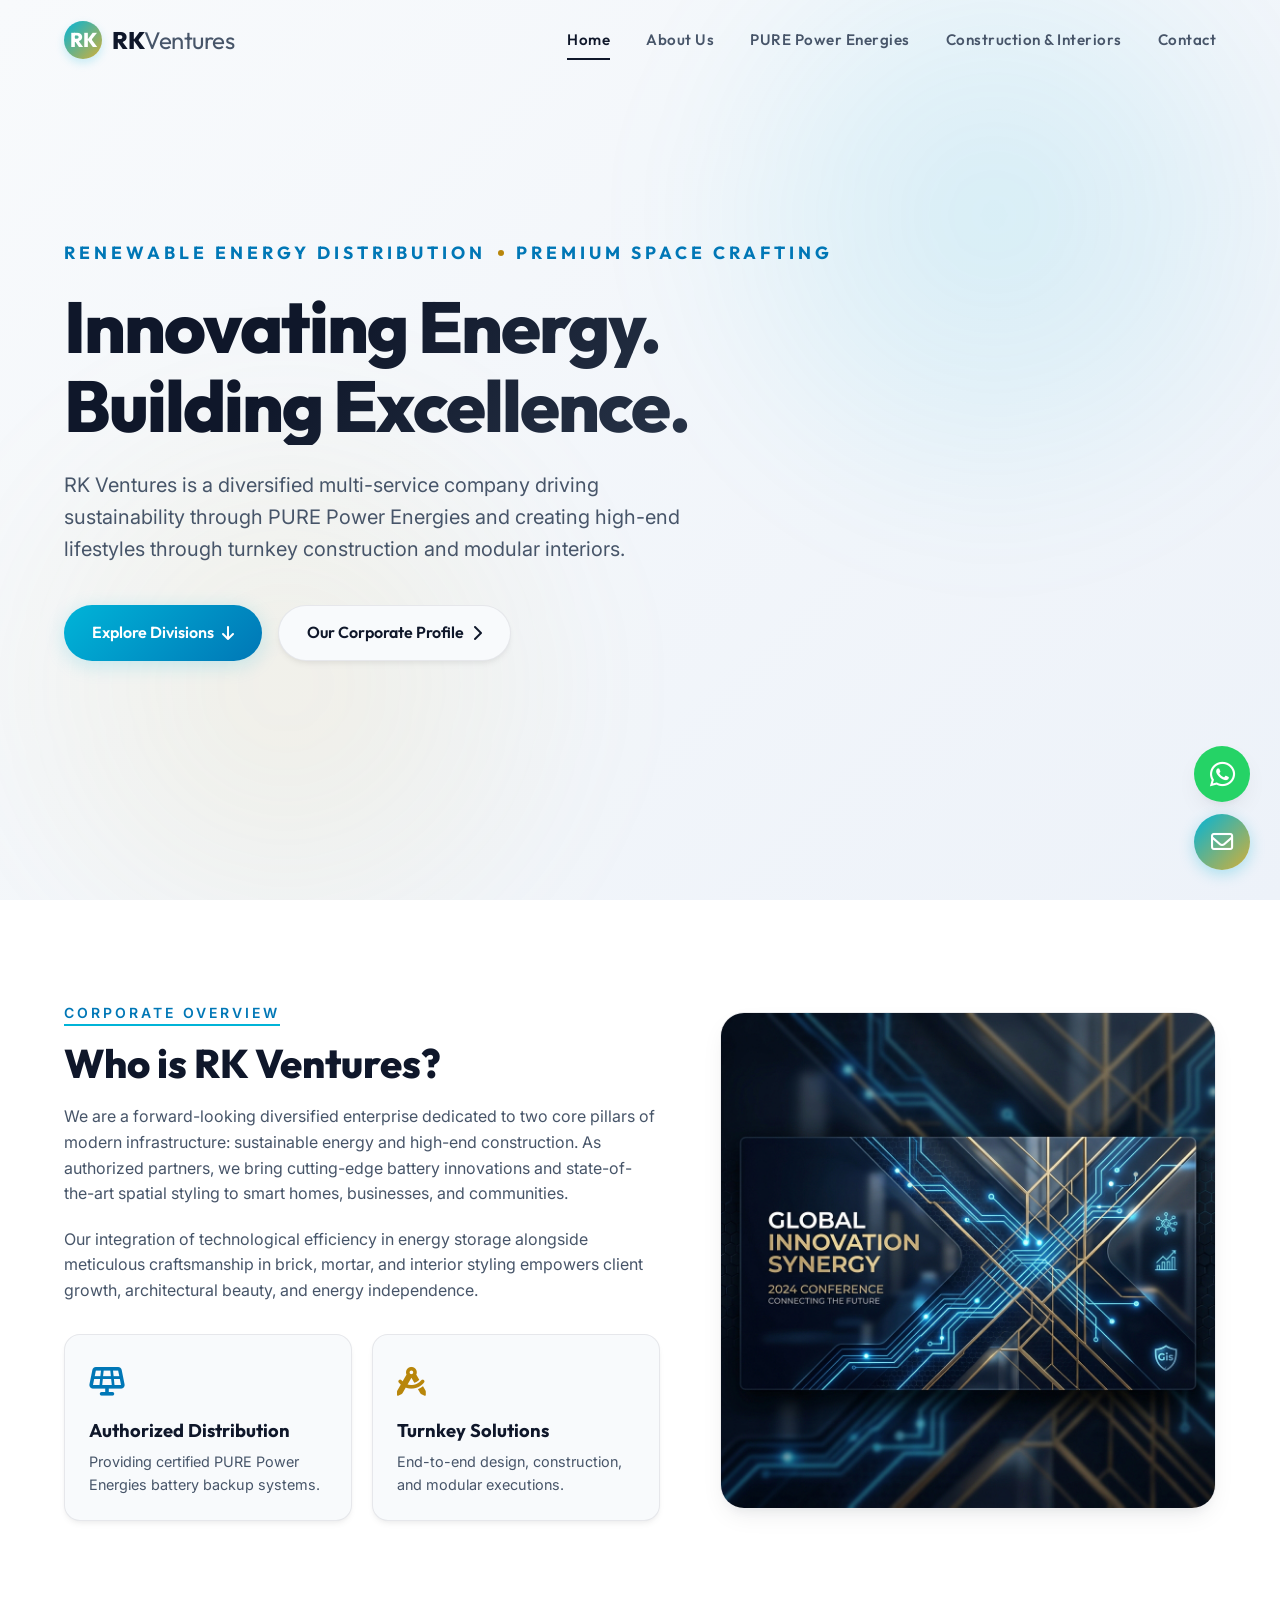
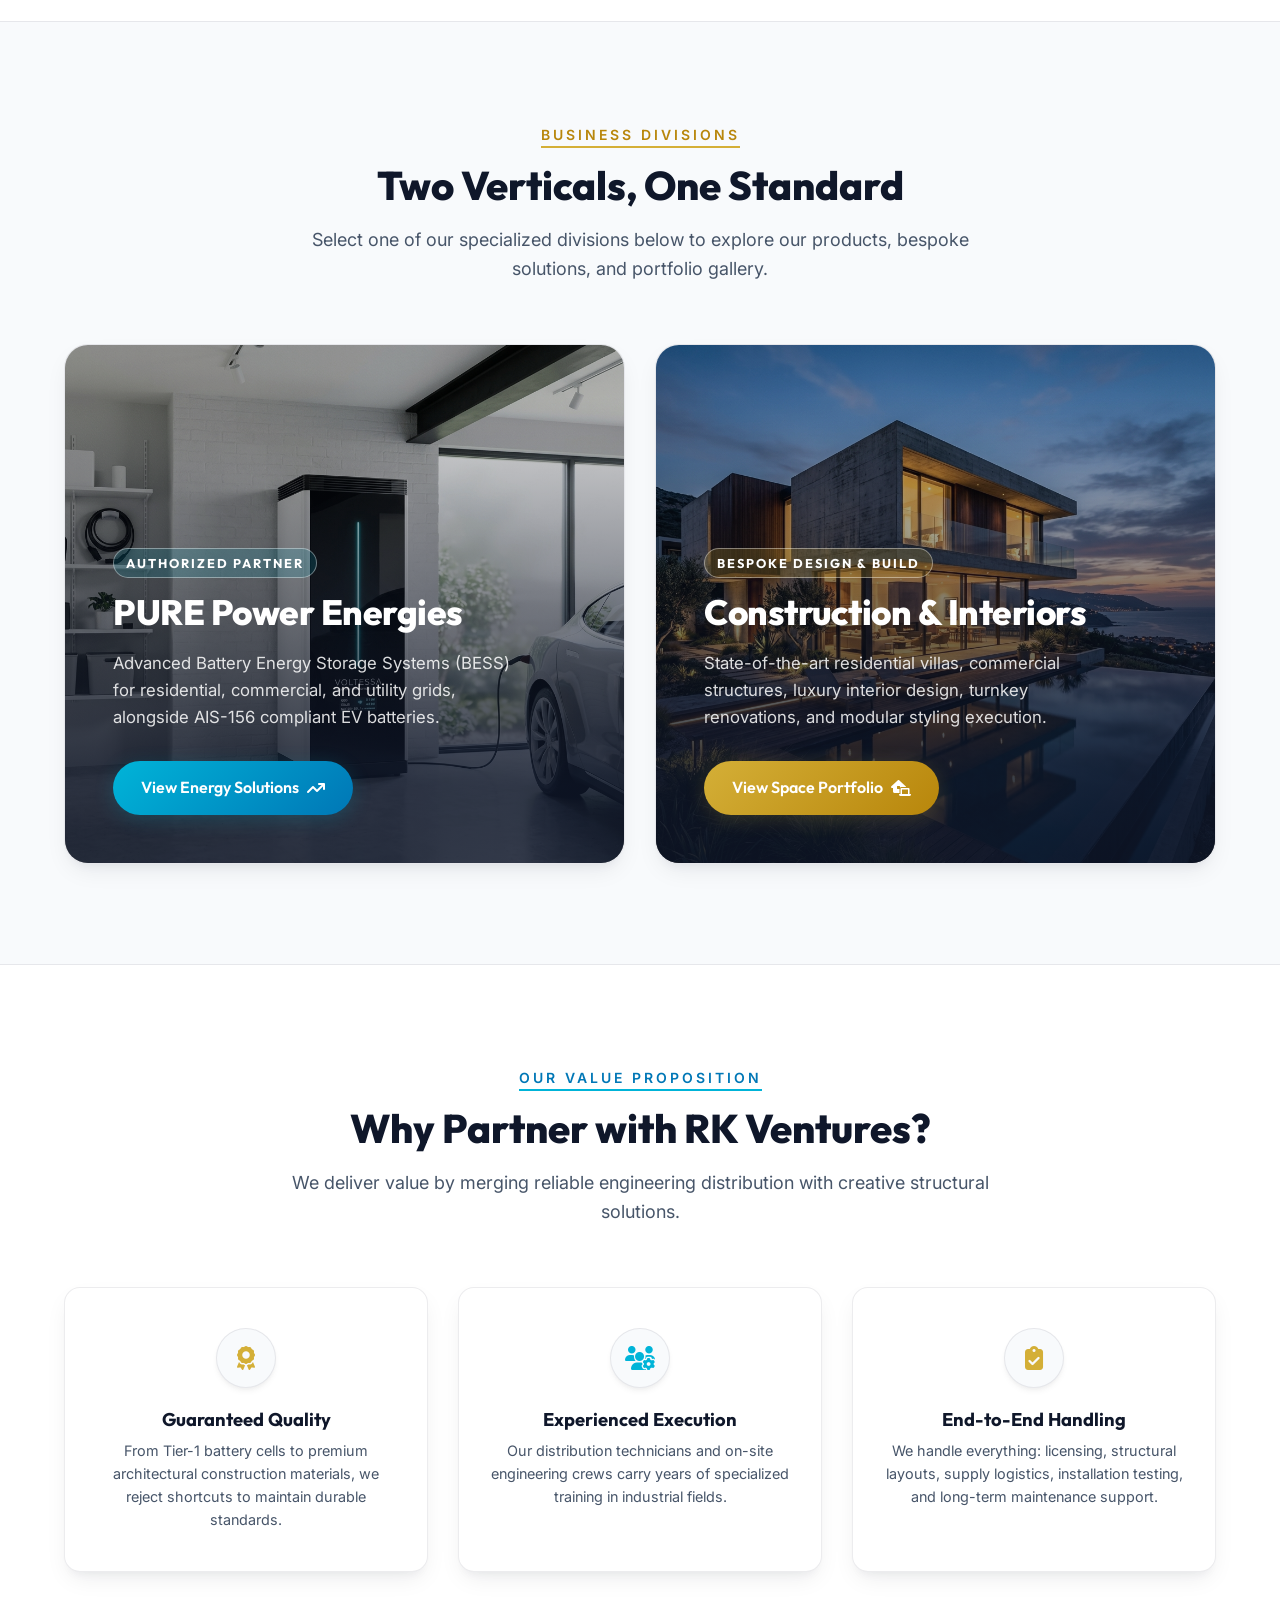
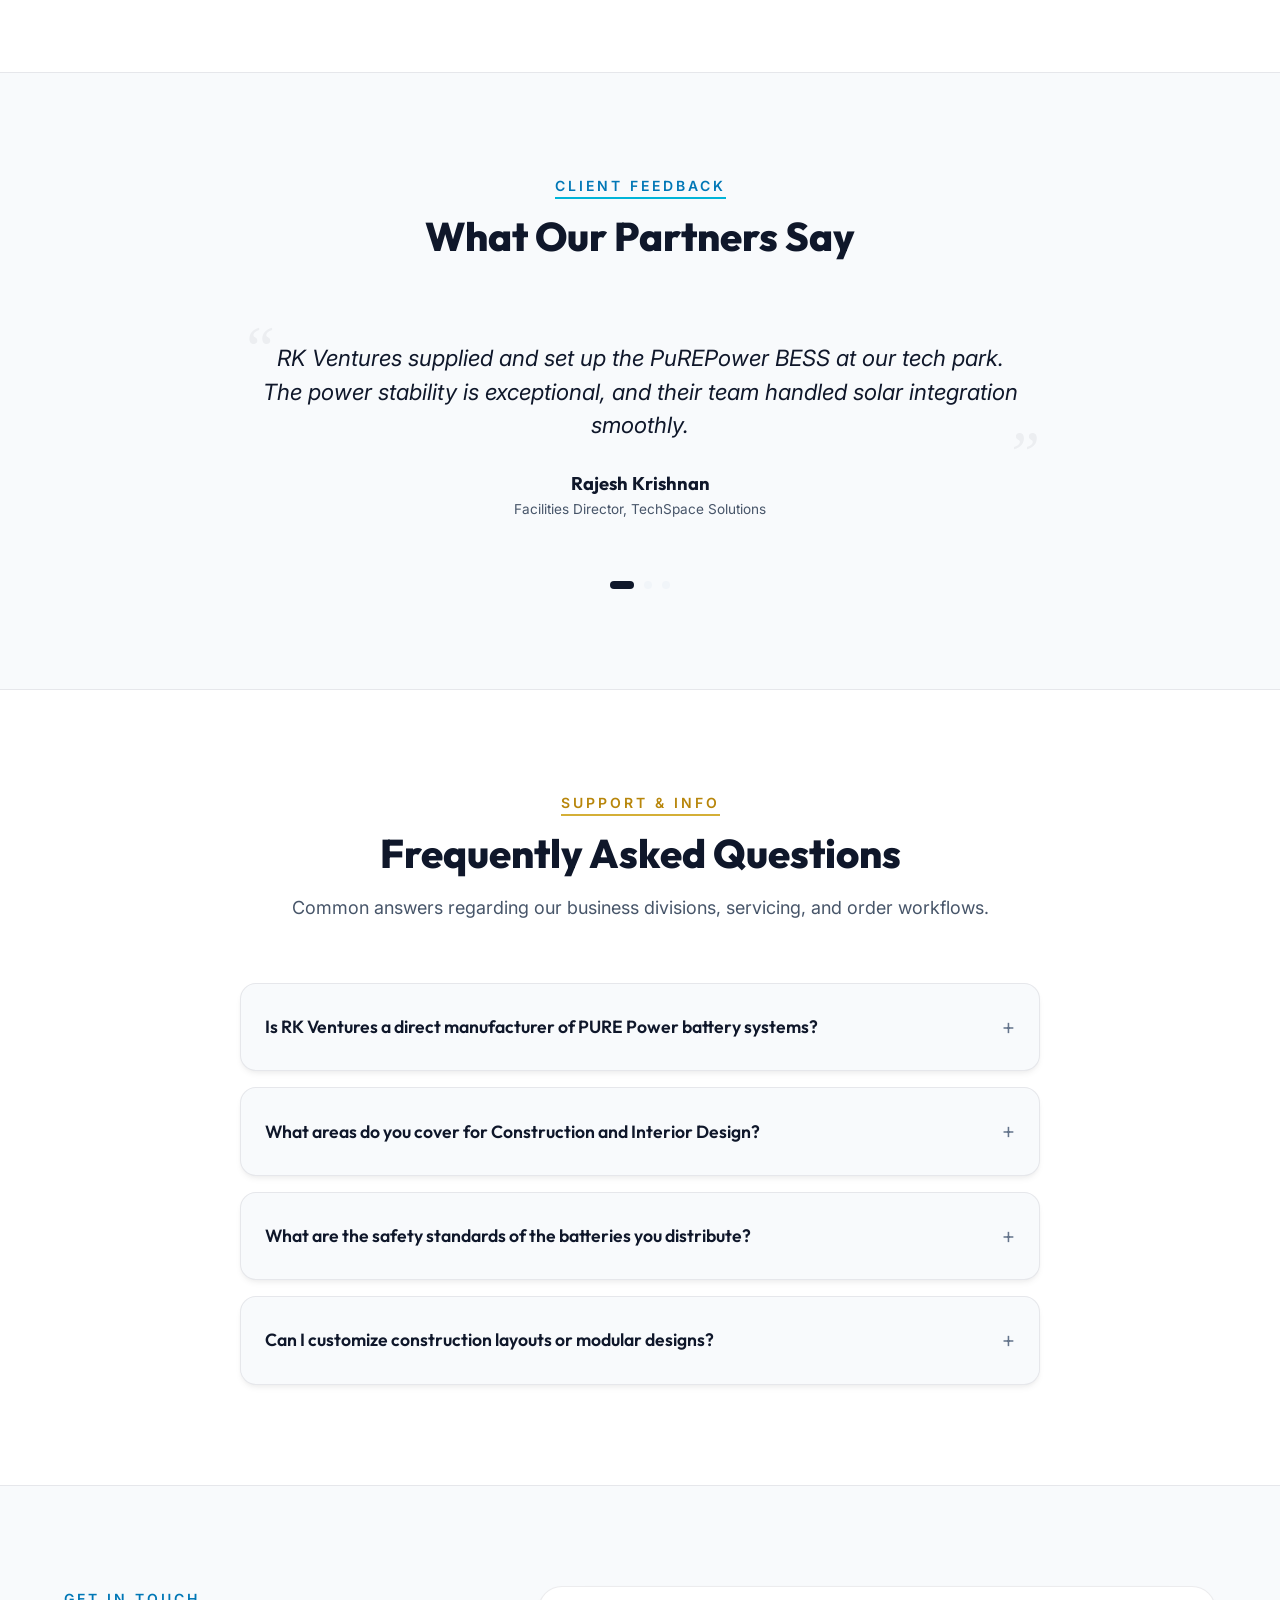
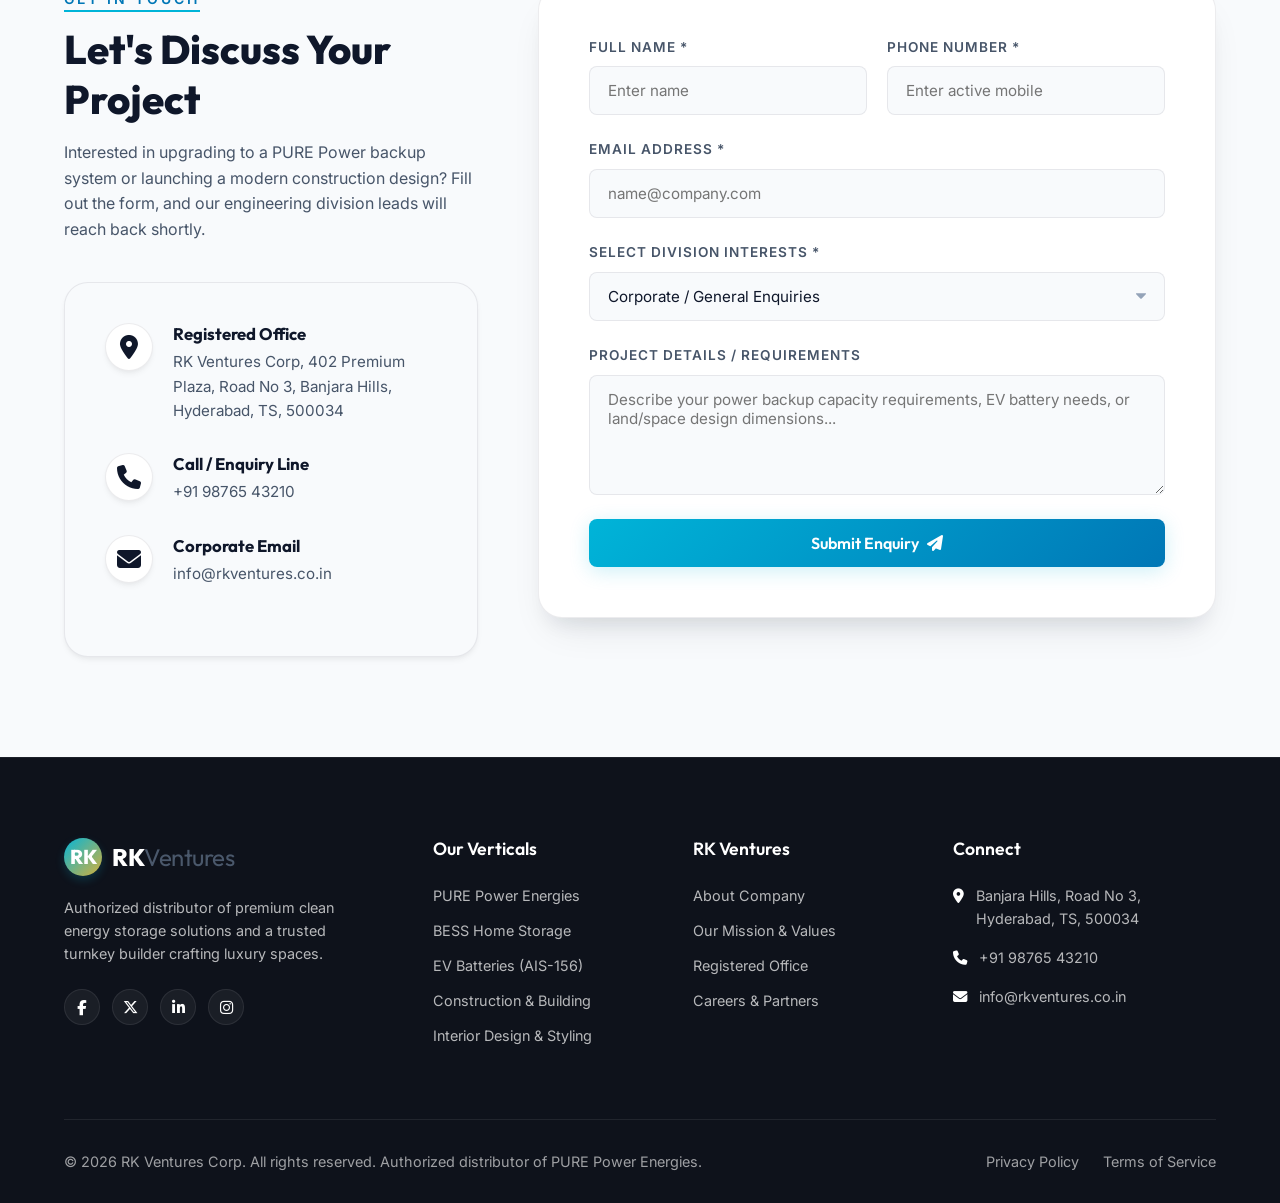
==== index.html @ cedeecc1 "Initialize RK Ventures corporate website with premium bright theme and clean assets" ====
<!DOCTYPE html>
<html lang="en">
<head>
  <meta charset="UTF-8">
  <meta name="viewport" content="width=device-width, initial-scale=1.0">
  <title>RK Ventures | Pure Energy Storage & Luxury Construction</title>
  <meta name="description" content="RK Ventures is a multi-service conglomerate offering advanced PURE Power energy storage solutions and premium residential & commercial construction and interior designing services.">
  
  <!-- CSS Stylesheets -->
  <link rel="stylesheet" href="css/style.css">
  
  <!-- Font Awesome Icons -->
  <link rel="stylesheet" href="https://cdnjs.cloudflare.com/ajax/libs/font-awesome/6.4.0/css/all.min.css">
</head>
<body>

  <!-- Sticky Header & Navbar -->
  <header class="header">
    <div class="container navbar">
      <a href="index.html" class="logo-container">
        <div class="logo-icon">RK</div>
        <div class="logo-text">RK<span>Ventures</span></div>
      </a>
      <nav class="nav-menu">
        <a href="index.html" class="nav-link active">Home</a>
        <a href="about.html" class="nav-link">About Us</a>
        <a href="energy.html" class="nav-link nav-link-energy">PURE Power Energies</a>
        <a href="construction.html" class="nav-link nav-link-construction">Construction & Interiors</a>
        <a href="contact.html" class="nav-link">Contact</a>
      </nav>
      <button class="hamburger">
        <span></span>
        <span></span>
        <span></span>
      </button>
    </div>
  </header>

  <!-- Hero Section -->
  <section class="hero-corporate">
    <div class="container">
      <div class="hero-corp-content reveal">
        <div class="hero-corp-tagline">
          <span>Renewable Energy Distribution</span>
          <div class="tagline-sep"></div>
          <span>Premium Space Crafting</span>
        </div>
        <h1 class="hero-corp-title">Innovating Energy.<br>Building Excellence.</h1>
        <p class="hero-corp-desc">RK Ventures is a diversified multi-service company driving sustainability through PURE Power Energies and creating high-end lifestyles through turnkey construction and modular interiors.</p>
        <div class="hero-corp-actions">
          <a href="#divisions-section" class="btn btn-energy">Explore Divisions <i class="fa-solid fa-arrow-down"></i></a>
          <a href="about.html" class="btn btn-corporate">Our Corporate Profile <i class="fa-solid fa-chevron-right"></i></a>
        </div>
      </div>
    </div>
  </section>

  <!-- About RK Ventures Overview Section -->
  <section class="section-padding">
    <div class="container">
      <div class="about-grid">
        <div class="reveal-left">
          <span class="section-subtitle badge-energy">Corporate Overview</span>
          <h2 class="section-title">Who is RK Ventures?</h2>
          <p style="margin-bottom: 20px; color: var(--text-secondary);">We are a forward-looking diversified enterprise dedicated to two core pillars of modern infrastructure: sustainable energy and high-end construction. As authorized partners, we bring cutting-edge battery innovations and state-of-the-art spatial styling to smart homes, businesses, and communities.</p>
          <p style="margin-bottom: 30px; color: var(--text-secondary);">Our integration of technological efficiency in energy storage alongside meticulous craftsmanship in brick, mortar, and interior styling empowers client growth, architectural beauty, and energy independence.</p>
          <div class="about-features">
            <div class="about-feat-card about-feat-energy">
              <div class="about-feat-icon"><i class="fa-solid fa-solar-panel"></i></div>
              <h4 class="about-feat-title">Authorized Distribution</h4>
              <p class="about-feat-desc">Providing certified PURE Power Energies battery backup systems.</p>
            </div>
            <div class="about-feat-card about-feat-construction">
              <div class="about-feat-icon"><i class="fa-solid fa-compass-drafting"></i></div>
              <h4 class="about-feat-title">Turnkey Solutions</h4>
              <p class="about-feat-desc">End-to-end design, construction, and modular executions.</p>
            </div>
          </div>
        </div>
        <div class="reveal-right text-center" style="position: relative;">
          <img src="assets/rk_ventures_hero.png" alt="RK Ventures Corporate Banner" style="border-radius: var(--border-radius-lg); border: 1px solid var(--glass-border); box-shadow: var(--shadow-md);">
        </div>
      </div>
    </div>
  </section>

  <!-- Business Divisions Portal Section -->
  <section id="divisions-section" class="section-padding" style="background-color: var(--bg-secondary); border-top: 1px solid var(--glass-border); border-bottom: 1px solid var(--glass-border);">
    <div class="container">
      <div class="section-header text-center reveal">
        <span class="section-subtitle badge-construction">Business Divisions</span>
        <h2 class="section-title">Two Verticals, One Standard</h2>
        <p class="section-desc">Select one of our specialized divisions below to explore our products, bespoke solutions, and portfolio gallery.</p>
      </div>
      
      <div class="portal-grid">
        <!-- Division 1: PURE Power Energies -->
        <div class="portal-card portal-card-energy reveal-left">
          <div class="portal-bg" style="background-image: url('assets/pure_power_bess.png');"></div>
          <div class="portal-card-content">
            <span class="portal-tag portal-tag-energy">Authorized Partner</span>
            <h3 class="portal-title">PURE Power Energies</h3>
            <p class="portal-desc">Advanced Battery Energy Storage Systems (BESS) for residential, commercial, and utility grids, alongside AIS-156 compliant EV batteries.</p>
            <a href="energy.html" class="btn btn-energy">View Energy Solutions <i class="fa-solid fa-arrow-trend-up"></i></a>
          </div>
        </div>

        <!-- Division 2: Construction & Interiors -->
        <div class="portal-card portal-card-construction reveal-right">
          <div class="portal-bg" style="background-image: url('assets/luxury_villa.png');"></div>
          <div class="portal-card-content">
            <span class="portal-tag portal-tag-construction">Bespoke Design & Build</span>
            <h3 class="portal-title">Construction & Interiors</h3>
            <p class="portal-desc">State-of-the-art residential villas, commercial structures, luxury interior design, turnkey renovations, and modular styling execution.</p>
            <a href="construction.html" class="btn btn-construction">View Space Portfolio <i class="fa-solid fa-house-laptop"></i></a>
          </div>
        </div>
      </div>
    </div>
  </section>

  <!-- Why Choose Us Section -->
  <section class="section-padding">
    <div class="container">
      <div class="section-header text-center reveal">
        <span class="section-subtitle badge-energy">Our Value Proposition</span>
        <h2 class="section-title">Why Partner with RK Ventures?</h2>
        <p class="section-desc">We deliver value by merging reliable engineering distribution with creative structural solutions.</p>
      </div>

      <div class="corporate-values">
        <div class="value-card reveal delay-1">
          <div class="value-icon"><i class="fa-solid fa-award" style="color: var(--color-construction);"></i></div>
          <h3 class="about-feat-title">Guaranteed Quality</h3>
          <p class="about-feat-desc">From Tier-1 battery cells to premium architectural construction materials, we reject shortcuts to maintain durable standards.</p>
        </div>
        <div class="value-card reveal delay-2">
          <div class="value-icon"><i class="fa-solid fa-users-gear" style="color: var(--color-energy);"></i></div>
          <h3 class="about-feat-title">Experienced Execution</h3>
          <p class="about-feat-desc">Our distribution technicians and on-site engineering crews carry years of specialized training in industrial fields.</p>
        </div>
        <div class="value-card reveal delay-3">
          <div class="value-icon"><i class="fa-solid fa-clipboard-check" style="color: var(--color-construction);"></i></div>
          <h3 class="about-feat-title">End-to-End Handling</h3>
          <p class="about-feat-desc">We handle everything: licensing, structural layouts, supply logistics, installation testing, and long-term maintenance support.</p>
        </div>
      </div>
    </div>
  </section>

  <!-- Testimonials Section -->
  <section class="section-padding" style="background-color: var(--bg-secondary); border-top: 1px solid var(--glass-border); border-bottom: 1px solid var(--glass-border);">
    <div class="container testimonials-section">
      <div class="section-header text-center reveal">
        <span class="section-subtitle badge-energy">Client Feedback</span>
        <h2 class="section-title">What Our Partners Say</h2>
      </div>

      <div class="testimonial-slider-container reveal">
        <div class="testimonial-track">
          <!-- Slide 1 -->
          <div class="testimonial-slide">
            <p class="testimonial-quote">RK Ventures supplied and set up the PuREPower BESS at our tech park. The power stability is exceptional, and their team handled solar integration smoothly.</p>
            <h4 class="testimonial-author">Rajesh Krishnan</h4>
            <p class="testimonial-role">Facilities Director, TechSpace Solutions</p>
          </div>
          <!-- Slide 2 -->
          <div class="testimonial-slide">
            <p class="testimonial-quote">We hired RK Ventures for the turnkey construction of our premium duplex villa. Their attention to minor interior details and structural finishing surpassed expectations.</p>
            <h4 class="testimonial-author">Anjali Sharma</h4>
            <p class="testimonial-role">Homeowner, Jubilee Hills</p>
          </div>
          <!-- Slide 3 -->
          <div class="testimonial-slide">
            <p class="testimonial-quote">Their EV battery systems are highly reliable. Being AIS-156 certified gave our commercial vehicle fleet operators complete safety peace of mind.</p>
            <h4 class="testimonial-author">Siddharth Sen</h4>
            <p class="testimonial-role">Fleet Operations Lead, Eco-Transit Logistics</p>
          </div>
        </div>
        <!-- Dots indicators -->
        <div class="testimonial-indicator">
          <div class="indicator-dot active"></div>
          <div class="indicator-dot"></div>
          <div class="indicator-dot"></div>
        </div>
      </div>
    </div>
  </section>

  <!-- FAQ Section -->
  <section class="section-padding">
    <div class="container">
      <div class="section-header text-center reveal">
        <span class="section-subtitle badge-construction">Support & Info</span>
        <h2 class="section-title">Frequently Asked Questions</h2>
        <p class="section-desc">Common answers regarding our business divisions, servicing, and order workflows.</p>
      </div>

      <div class="faq-grid reveal">
        <div class="faq-item">
          <div class="faq-question">
            <span>Is RK Ventures a direct manufacturer of PURE Power battery systems?</span>
            <span class="faq-icon">+</span>
          </div>
          <div class="faq-answer">
            <p>No, RK Ventures is an authorized distributor and solutions provider for official PURE Power Energies products. We manage local inventory distribution, custom setup planning, technical deployment, and post-sales maintenance guarantees.</p>
          </div>
        </div>
        <div class="faq-item">
          <div class="faq-question">
            <span>What areas do you cover for Construction and Interior Design?</span>
            <span class="faq-icon">+</span>
          </div>
          <div class="faq-answer">
            <p>We provide full turnkey construction, structural design, and modular interior fittings across residential housing projects, commercial corporate offices, and premium renovations. We service key regional hubs with structured crews.</p>
          </div>
        </div>
        <div class="faq-item">
          <div class="faq-question">
            <span>What are the safety standards of the batteries you distribute?</span>
            <span class="faq-icon">+</span>
          </div>
          <div class="faq-answer">
            <p>All PURE Power battery packs and energy storage modules are fully AIS-156 certified. They feature advanced active Battery Management Systems (BMS) with over-charge, thermal runaway protection, and nano-PCM cooling coatings.</p>
          </div>
        </div>
        <div class="faq-item">
          <div class="faq-question">
            <span>Can I customize construction layouts or modular designs?</span>
            <span class="faq-icon">+</span>
          </div>
          <div class="faq-answer">
            <p>Yes. Our Construction & Interior Works division operates on a bespoke consult-and-build model. We generate detailed 3D models and blueprints for client approvals before commencing execution work.</p>
          </div>
        </div>
      </div>
    </div>
  </section>

  <!-- Contact & Enquiry Form Section -->
  <section id="contact-section" class="section-padding" style="background-color: var(--bg-secondary); border-top: 1px solid var(--glass-border);">
    <div class="container">
      <div class="contact-grid">
        <div class="reveal-left">
          <span class="section-subtitle badge-energy">Get In Touch</span>
          <h2 class="section-title">Let's Discuss Your Project</h2>
          <p style="margin-bottom: 40px; color: var(--text-secondary);">Interested in upgrading to a PURE Power backup system or launching a modern construction design? Fill out the form, and our engineering division leads will reach back shortly.</p>
          
          <div class="contact-info-panel">
            <div class="contact-info-item">
              <div class="contact-info-icon"><i class="fa-solid fa-location-dot"></i></div>
              <div class="contact-info-text">
                <h4>Registered Office</h4>
                <p>RK Ventures Corp, 402 Premium Plaza, Road No 3, Banjara Hills, Hyderabad, TS, 500034</p>
              </div>
            </div>
            <div class="contact-info-item">
              <div class="contact-info-icon"><i class="fa-solid fa-phone"></i></div>
              <div class="contact-info-text">
                <h4>Call / Enquiry Line</h4>
                <p><a href="tel:+919876543210">+91 98765 43210</a></p>
              </div>
            </div>
            <div class="contact-info-item">
              <div class="contact-info-icon"><i class="fa-solid fa-envelope"></i></div>
              <div class="contact-info-text">
                <h4>Corporate Email</h4>
                <p><a href="mailto:info@rkventures.co.in">info@rkventures.co.in</a></p>
              </div>
            </div>
          </div>
        </div>

        <div class="reveal-right">
          <div class="enquiry-form-wrapper">
            <!-- success screen -->
            <div class="form-success-overlay">
              <div class="success-icon"><i class="fa-solid fa-check"></i></div>
              <h3>Enquiry Received Successfully!</h3>
              <p style="color: var(--text-secondary); margin-top: 10px; max-width: 320px;">Thank you for contacting RK Ventures. Our corporate division representative will reach out to you within 24 business hours.</p>
            </div>

            <form id="enquiryForm">
              <div class="form-group-row">
                <div class="form-group">
                  <label for="name" class="form-label">Full Name *</label>
                  <input type="text" id="name" class="form-control" required placeholder="Enter name">
                </div>
                <div class="form-group">
                  <label for="phone" class="form-label">Phone Number *</label>
                  <input type="tel" id="phone" class="form-control" required placeholder="Enter active mobile">
                </div>
              </div>
              <div class="form-group">
                <label for="email" class="form-label">Email Address *</label>
                <input type="email" id="email" class="form-control" required placeholder="name@company.com">
              </div>
              <div class="form-group">
                <label for="division" class="form-label">Select Division Interests *</label>
                <select id="division" class="form-control" style="background-image: url('data:image/svg+xml;charset=US-ASCII,%3Csvg%20xmlns%3D%22http%3A//www.w3.org/2000/svg%22%20width%3D%22292.4%22%20height%3D%22292.4%22%3E%3Cpath%20fill%3D%22%2394A3B8%22%20d%3D%22M287%2069.4a17.6%2017.6%200%200%200-13-5.4H18.4c-5%200-9.3%201.8-12.9%205.4A17.6%2017.6%200%200%200%200%2082.2c0%205%201.8%209.3%205.4%2012.9l128%20127.9c3.6%203.6%207.8%205.4%2012.8%205.4s9.2-1.8%2012.8-5.4L287%2095c3.5-3.5%205.4-7.8%205.4-12.8%200-5-1.9-9.2-5.5-12.8z%22/%3E%3C/svg%3E'); background-repeat: no-repeat; background-position: right 18px top 50%; background-size: 10px auto; -webkit-appearance: none;">
                  <option value="general">Corporate / General Enquiries</option>
                  <option value="energy">PURE Power Energies (BESS & EV Battery)</option>
                  <option value="construction">Construction & Turnkey Interiors</option>
                </select>
              </div>
              <div class="form-group">
                <label for="details" class="form-label">Project Details / Requirements</label>
                <textarea id="details" class="form-control" placeholder="Describe your power backup capacity requirements, EV battery needs, or land/space design dimensions..."></textarea>
              </div>
              <button type="submit" class="btn btn-energy" style="width: 100%; border-radius: var(--border-radius-sm);">Submit Enquiry <i class="fa-solid fa-paper-plane"></i></button>
            </form>
          </div>
        </div>
      </div>
    </div>
  </section>

  <!-- Sticky Actions (WhatsApp and Enquiry Trigger) -->
  <div class="sticky-actions">
    <a href="#" class="float-btn float-whatsapp" aria-label="Chat on WhatsApp"><i class="fa-brands fa-whatsapp"></i></a>
    <div class="float-btn float-enquiry" aria-label="Open Enquiry Form"><i class="fa-regular fa-envelope"></i></div>
  </div>

  <!-- Footer -->
  <footer class="footer">
    <div class="container">
      <div class="footer-grid">
        <div>
          <a href="index.html" class="logo-container footer-logo">
            <div class="logo-icon">RK</div>
            <div class="logo-text">RK<span>Ventures</span></div>
          </a>
          <p class="footer-about-text">Authorized distributor of premium clean energy storage solutions and a trusted turnkey builder crafting luxury spaces.</p>
          <div class="footer-socials">
            <a href="#" class="social-link"><i class="fa-brands fa-facebook-f"></i></a>
            <a href="#" class="social-link"><i class="fa-brands fa-x-twitter"></i></a>
            <a href="#" class="social-link"><i class="fa-brands fa-linkedin-in"></i></a>
            <a href="#" class="social-link"><i class="fa-brands fa-instagram"></i></a>
          </div>
        </div>

        <div>
          <h4 class="footer-col-title">Our Verticals</h4>
          <ul class="footer-links-list">
            <li><a href="energy.html">PURE Power Energies</a></li>
            <li><a href="energy.html#bess-systems">BESS Home Storage</a></li>
            <li><a href="energy.html#ev-batteries">EV Batteries (AIS-156)</a></li>
            <li><a href="construction.html">Construction & Building</a></li>
            <li><a href="construction.html#interiors">Interior Design & Styling</a></li>
          </ul>
        </div>

        <div>
          <h4 class="footer-col-title">RK Ventures</h4>
          <ul class="footer-links-list">
            <li><a href="about.html">About Company</a></li>
            <li><a href="about.html#mission-vision">Our Mission & Values</a></li>
            <li><a href="contact.html">Registered Office</a></li>
            <li><a href="contact.html#enquiry-form">Careers & Partners</a></li>
          </ul>
        </div>

        <div>
          <h4 class="footer-col-title">Connect</h4>
          <ul class="footer-contact-details">
            <li>
              <span><i class="fa-solid fa-location-dot"></i></span>
              <span>Banjara Hills, Road No 3, Hyderabad, TS, 500034</span>
            </li>
            <li>
              <span><i class="fa-solid fa-phone"></i></span>
              <span>+91 98765 43210</span>
            </li>
            <li>
              <span><i class="fa-solid fa-envelope"></i></span>
              <span>info@rkventures.co.in</span>
            </li>
          </ul>
        </div>
      </div>

      <div class="footer-bottom">
        <p>&copy; 2026 RK Ventures Corp. All rights reserved. Authorized distributor of PURE Power Energies.</p>
        <div class="footer-legal-links">
          <a href="#">Privacy Policy</a>
          <a href="#">Terms of Service</a>
        </div>
      </div>
    </div>
  </footer>

  <!-- Main JavaScript File -->
  <script src="js/main.js"></script>
</body>
</html>
---- css/style.css ----
@import url('https://fonts.googleapis.com/css2?family=Inter:wght@300;400;500;600;700&family=Outfit:wght@300;400;500;600;700;800&display=swap');

/* ==========================================
   DESIGN SYSTEM VARIABLES (BRIGHT & PREMIUM)
   ========================================== */
:root {
  /* Colors - Bright Base */
  --bg-primary: #ffffff;
  --bg-secondary: #f8fafc;           /* Light grey-blue */
  --bg-accent: #f1f5f9;              /* Accent borders/boxes */
  --bg-dark: #0a0e17;                /* Dark anchor for footers/overlays */
  --bg-white: #ffffff;
  --bg-light-gray: #f8fafc;
  
  /* Text Colors - High Contrast */
  --text-primary: #0f172a;           /* Dark Slate */
  --text-secondary: #475569;         /* Medium Slate */
  --text-muted: #64748b;             /* Cool Grey */
  --text-dark: #0f172a;
  --text-dark-secondary: #475569;
  --text-light: #f8fafc;             /* Light text for dark panels */
  
  /* Brand Accents - Vibrant & Bright */
  --color-energy: #00b4d8;           /* Bright Vibrant Cyan-Blue */
  --color-energy-rgb: 0, 180, 216;
  --color-energy-dark: #0077b6;
  
  --color-construction: #d4af37;     /* Bright Champagne Gold */
  --color-construction-rgb: 212, 175, 55;
  --color-construction-dark: #b8860b;
  
  --color-success: #10b981;
  --color-error: #ef4444;
  
  /* UI Elements */
  --border-radius-sm: 8px;
  --border-radius-md: 16px;
  --border-radius-lg: 24px;
  --border-radius-full: 9999px;
  
  --shadow-sm: 0 4px 6px -1px rgba(0, 0, 0, 0.05), 0 2px 4px -1px rgba(0, 0, 0, 0.03);
  --shadow-md: 0 10px 25px -5px rgba(15, 23, 42, 0.08), 0 8px 10px -6px rgba(15, 23, 42, 0.05);
  --shadow-lg: 0 20px 40px -15px rgba(15, 23, 42, 0.12), 0 15px 20px -10px rgba(15, 23, 42, 0.08);
  
  /* Glassmorphism - Bright theme */
  --glass-bg: rgba(255, 255, 255, 0.85);
  --glass-border: rgba(15, 23, 42, 0.08);
  --glass-shadow: 0 8px 32px 0 rgba(15, 23, 42, 0.04);
  
  --transition-smooth: all 0.4s cubic-bezier(0.16, 1, 0.3, 1);
  --transition-fast: all 0.25s ease;
  
  /* Header heights */
  --navbar-height: 80px;
}

/* ==========================================
   BASE & RESET STYLES
   ========================================== */
* {
  box-sizing: border-box;
  margin: 0;
  padding: 0;
  outline: none;
}

html {
  scroll-behavior: smooth;
  font-size: 16px;
}

body {
  font-family: 'Inter', sans-serif;
  background-color: var(--bg-primary);
  color: var(--text-primary);
  line-height: 1.6;
  overflow-x: hidden;
  -webkit-font-smoothing: antialiased;
}

h1, h2, h3, h4, h5, h6 {
  font-family: 'Outfit', sans-serif;
  font-weight: 700;
  line-height: 1.25;
  color: var(--text-primary);
}

a {
  color: inherit;
  text-decoration: none;
  transition: var(--transition-fast);
}

img {
  max-width: 100%;
  height: auto;
  display: block;
}

ul {
  list-style: none;
}

/* Custom Scrollbar */
::-webkit-scrollbar {
  width: 10px;
}

::-webkit-scrollbar-track {
  background: var(--bg-secondary);
}

::-webkit-scrollbar-thumb {
  background: var(--bg-accent);
  border-radius: var(--border-radius-full);
  border: 2px solid var(--bg-secondary);
}

::-webkit-scrollbar-thumb:hover {
  background: var(--text-muted);
}

/* ==========================================
   LAYOUT CONTAINERS & UTILITIES
   ========================================== */
.container {
  width: 100%;
  max-width: 1200px;
  margin: 0 auto;
  padding: 0 24px;
}

.section-padding {
  padding: 100px 0;
}

.text-center {
  text-align: center;
}

.section-header {
  max-width: 700px;
  margin: 0 auto 60px auto;
}

.section-subtitle {
  font-size: 0.875rem;
  text-transform: uppercase;
  letter-spacing: 3px;
  font-weight: 600;
  margin-bottom: 12px;
  display: inline-block;
}

.section-title {
  font-size: 2.5rem;
  font-weight: 800;
  margin-bottom: 16px;
  color: var(--text-primary);
}

.section-desc {
  color: var(--text-secondary);
  font-size: 1.125rem;
}

/* Badge System */
.badge-energy {
  color: var(--color-energy-dark);
  border-bottom: 2px solid var(--color-energy);
}

.badge-construction {
  color: var(--color-construction-dark);
  border-bottom: 2px solid var(--color-construction);
}

/* ==========================================
   BUTTONS & LINK ACTIONS
   ========================================== */
.btn {
  display: inline-flex;
  align-items: center;
  justify-content: center;
  padding: 14px 28px;
  font-family: 'Outfit', sans-serif;
  font-size: 1rem;
  font-weight: 600;
  border-radius: var(--border-radius-full);
  cursor: pointer;
  transition: var(--transition-smooth);
  border: none;
  gap: 8px;
}

/* Energy Button Style */
.btn-energy {
  background: linear-gradient(135deg, var(--color-energy), var(--color-energy-dark));
  color: var(--bg-white);
  box-shadow: 0 4px 20px rgba(0, 180, 216, 0.2);
}

.btn-energy:hover {
  transform: translateY(-3px);
  box-shadow: 0 8px 25px rgba(0, 180, 216, 0.35);
}

.btn-energy-outline {
  background: transparent;
  color: var(--color-energy-dark);
  border: 2px solid var(--color-energy);
}

.btn-energy-outline:hover {
  background: rgba(0, 180, 216, 0.05);
  box-shadow: 0 0 15px rgba(0, 180, 216, 0.1);
  transform: translateY(-2px);
}

/* Construction Button Style */
.btn-construction {
  background: linear-gradient(135deg, var(--color-construction), var(--color-construction-dark));
  color: var(--bg-white);
  box-shadow: 0 4px 20px rgba(212, 175, 55, 0.2);
}

.btn-construction:hover {
  transform: translateY(-3px);
  box-shadow: 0 8px 25px rgba(212, 175, 55, 0.35);
}

.btn-construction-outline {
  background: transparent;
  color: var(--color-construction-dark);
  border: 2px solid var(--color-construction);
}

.btn-construction-outline:hover {
  background: rgba(212, 175, 55, 0.05);
  box-shadow: 0 0 15px rgba(212, 175, 55, 0.1);
  transform: translateY(-2px);
}

/* Corporate General Buttons */
.btn-corporate {
  background: var(--bg-secondary);
  color: var(--text-primary);
  border: 1px solid var(--glass-border);
  box-shadow: var(--shadow-sm);
}

.btn-corporate:hover {
  background: var(--text-primary);
  color: var(--bg-white);
  transform: translateY(-2px);
  box-shadow: var(--shadow-md);
}

/* ==========================================
   NAVIGATION HEADER
   ========================================== */
.header {
  position: fixed;
  top: 0;
  left: 0;
  width: 100%;
  height: var(--navbar-height);
  z-index: 1000;
  transition: var(--transition-smooth);
  background-color: transparent;
}

.header.scrolled {
  background-color: var(--glass-bg);
  backdrop-filter: blur(16px);
  -webkit-backdrop-filter: blur(16px);
  border-bottom: 1px solid var(--glass-border);
  box-shadow: var(--glass-shadow);
  height: 70px;
}

.navbar {
  height: 100%;
  display: flex;
  justify-content: space-between;
  align-items: center;
}

.logo-container {
  display: flex;
  align-items: center;
  gap: 10px;
}

.logo-icon {
  width: 38px;
  height: 38px;
  background: linear-gradient(135deg, var(--color-energy), var(--color-construction));
  border-radius: 50%;
  display: flex;
  align-items: center;
  justify-content: center;
  font-weight: 800;
  color: var(--bg-white);
  font-family: 'Outfit', sans-serif;
  font-size: 1.25rem;
  box-shadow: 0 4px 10px rgba(0, 180, 216, 0.2);
}

.logo-text {
  font-family: 'Outfit', sans-serif;
  font-weight: 800;
  font-size: 1.5rem;
  letter-spacing: -0.5px;
  color: var(--text-primary);
}

.logo-text span {
  font-weight: 400;
  color: var(--text-secondary);
}

.nav-menu {
  display: flex;
  gap: 36px;
  align-items: center;
}

.nav-link {
  font-family: 'Outfit', sans-serif;
  font-size: 0.95rem;
  font-weight: 550;
  letter-spacing: 0.5px;
  position: relative;
  padding: 8px 0;
  color: var(--text-secondary);
}

.nav-link:hover, .nav-link.active {
  color: var(--text-primary);
}

.nav-link::after {
  content: '';
  position: absolute;
  bottom: 0;
  left: 0;
  width: 0;
  height: 2px;
  background: var(--text-primary);
  transition: var(--transition-fast);
}

.nav-link.active::after, .nav-link:hover::after {
  width: 100%;
}

/* Nav links customized per portal */
.nav-link-energy:hover, .nav-link-energy.active {
  color: var(--color-energy-dark);
}
.nav-link-energy::after {
  background: var(--color-energy-dark);
}

.nav-link-construction:hover, .nav-link-construction.active {
  color: var(--color-construction-dark);
}
.nav-link-construction::after {
  background: var(--color-construction-dark);
}

.hamburger {
  display: none;
  cursor: pointer;
  background: transparent;
  border: none;
  flex-direction: column;
  gap: 6px;
  z-index: 1001;
}

.hamburger span {
  display: block;
  width: 25px;
  height: 2px;
  background-color: var(--text-primary);
  transition: var(--transition-fast);
}

/* ==========================================
   HOMEPAGE SPECIFICS (DUAL PORTAL)
   ========================================== */

/* Hero Section - Bright & Vibrant Gradients */
.hero-corporate {
  height: 100vh;
  min-height: 650px;
  display: flex;
  align-items: center;
  position: relative;
  overflow: hidden;
  background: linear-gradient(135deg, #f8fafc 0%, #edf2f9 100%);
}

.hero-corporate::before {
  content: '';
  position: absolute;
  top: -15%;
  right: -5%;
  width: 700px;
  height: 700px;
  background: radial-gradient(circle, rgba(0, 180, 216, 0.12) 0%, rgba(255,255,255,0) 70%);
  z-index: 0;
  pointer-events: none;
  filter: blur(50px);
}

.hero-corporate::after {
  content: '';
  position: absolute;
  bottom: -15%;
  left: -5%;
  width: 700px;
  height: 700px;
  background: radial-gradient(circle, rgba(212, 175, 55, 0.1) 0%, rgba(255,255,255,0) 70%);
  z-index: 0;
  pointer-events: none;
  filter: blur(50px);
}

.hero-corp-content {
  position: relative;
  z-index: 2;
  max-width: 850px;
}

.hero-corp-tagline {
  font-family: 'Outfit', sans-serif;
  font-size: 1.1rem;
  letter-spacing: 4px;
  text-transform: uppercase;
  color: var(--color-energy-dark);
  margin-bottom: 20px;
  display: flex;
  align-items: center;
  gap: 12px;
  flex-wrap: wrap;
  font-weight: 700;
}

.tagline-sep {
  width: 6px;
  height: 6px;
  background-color: var(--color-construction-dark);
  border-radius: 50%;
}

.hero-corp-title {
  font-size: 4.5rem;
  font-weight: 800;
  line-height: 1.1;
  letter-spacing: -2px;
  margin-bottom: 24px;
  background: linear-gradient(135deg, var(--text-primary) 30%, #334155 100%);
  -webkit-background-clip: text;
  -webkit-text-fill-color: transparent;
}

.hero-corp-desc {
  font-size: 1.25rem;
  color: var(--text-secondary);
  max-width: 650px;
  margin-bottom: 40px;
}

.hero-corp-actions {
  display: flex;
  gap: 16px;
  flex-wrap: wrap;
}

/* Division Cards Portal Grid */
.portal-grid {
  display: grid;
  grid-template-columns: 1fr 1fr;
  gap: 30px;
  margin-top: 40px;
}

.portal-card {
  position: relative;
  height: 520px;
  border-radius: var(--border-radius-lg);
  overflow: hidden;
  border: 1px solid var(--glass-border);
  background-color: var(--bg-secondary);
  display: flex;
  flex-direction: column;
  justify-content: flex-end;
  padding: 48px;
  box-shadow: var(--shadow-md);
  transition: var(--transition-smooth);
  z-index: 1;
}

.portal-card::before {
  content: '';
  position: absolute;
  top: 0;
  left: 0;
  width: 100%;
  height: 100%;
  background: linear-gradient(180deg, rgba(15, 23, 42, 0) 10%, rgba(15, 23, 42, 0.8) 85%);
  z-index: 2;
  transition: var(--transition-smooth);
}

.portal-bg {
  position: absolute;
  top: 0;
  left: 0;
  width: 100%;
  height: 100%;
  background-size: cover;
  background-position: center;
  z-index: 0;
  transition: var(--transition-smooth);
  filter: grayscale(10%) brightness(85%);
}

.portal-card:hover .portal-bg {
  transform: scale(1.08);
  filter: grayscale(0%) brightness(95%);
}

.portal-card-content {
  position: relative;
  z-index: 3;
}

.portal-tag {
  font-family: 'Outfit', sans-serif;
  font-size: 0.8rem;
  font-weight: 700;
  text-transform: uppercase;
  letter-spacing: 2px;
  margin-bottom: 12px;
  display: inline-block;
  padding: 4px 12px;
  border-radius: var(--border-radius-full);
}

.portal-tag-energy {
  background: rgba(0, 180, 216, 0.15);
  color: var(--bg-white);
  border: 1px solid rgba(255, 255, 255, 0.4);
}

.portal-tag-construction {
  background: rgba(212, 175, 55, 0.2);
  color: var(--bg-white);
  border: 1px solid rgba(255, 255, 255, 0.4);
}

.portal-title {
  font-size: 2.2rem;
  font-weight: 800;
  margin-bottom: 16px;
  letter-spacing: -0.5px;
  color: var(--bg-white);
}

.portal-desc {
  color: rgba(255, 255, 255, 0.85);
  margin-bottom: 30px;
  max-width: 420px;
  font-size: 1.05rem;
}

.portal-card:hover {
  transform: translateY(-8px);
  box-shadow: var(--shadow-lg);
}

.portal-card-energy:hover {
  border-color: rgba(0, 180, 216, 0.5);
  box-shadow: 0 20px 45px rgba(0, 180, 216, 0.15);
}

.portal-card-construction:hover {
  border-color: rgba(212, 175, 55, 0.5);
  box-shadow: 0 20px 45px rgba(212, 175, 55, 0.15);
}

/* ==========================================
   ABOUT US SECTION / CORPORATE PROFILE
   ========================================== */
.about-grid {
  display: grid;
  grid-template-columns: 1.2fr 1fr;
  gap: 60px;
  align-items: center;
}

.about-features {
  display: grid;
  grid-template-columns: 1fr 1fr;
  gap: 20px;
  margin-top: 30px;
}

.about-feat-card {
  padding: 24px;
  background-color: var(--bg-secondary);
  border: 1px solid var(--glass-border);
  border-radius: var(--border-radius-md);
  transition: var(--transition-smooth);
  box-shadow: var(--shadow-sm);
}

.about-feat-card:hover {
  background-color: var(--bg-primary);
  transform: translateY(-4px);
  box-shadow: var(--shadow-md);
}

.about-feat-icon {
  font-size: 1.8rem;
  margin-bottom: 14px;
}

.about-feat-energy .about-feat-icon {
  color: var(--color-energy-dark);
}

.about-feat-construction .about-feat-icon {
  color: var(--color-construction-dark);
}

.about-feat-title {
  font-size: 1.15rem;
  margin-bottom: 8px;
  color: var(--text-primary);
}

.about-feat-desc {
  font-size: 0.9rem;
  color: var(--text-secondary);
}

/* About Core Values Card list */
.corporate-values {
  display: grid;
  grid-template-columns: repeat(3, 1fr);
  gap: 30px;
  margin-top: 50px;
}

.value-card {
  padding: 40px 30px;
  border-radius: var(--border-radius-md);
  background-color: var(--bg-primary);
  border: 1px solid var(--glass-border);
  text-align: center;
  transition: var(--transition-smooth);
  box-shadow: var(--shadow-md);
}

.value-card:hover {
  transform: translateY(-6px);
  border-color: var(--text-muted);
  box-shadow: var(--shadow-lg);
}

.value-icon {
  width: 60px;
  height: 60px;
  border-radius: 50%;
  background: var(--bg-secondary);
  display: flex;
  align-items: center;
  justify-content: center;
  font-size: 1.5rem;
  margin: 0 auto 20px auto;
  border: 1px solid var(--glass-border);
  box-shadow: var(--shadow-sm);
}

/* ==========================================
   ENERGY DIVISION PAGE SPECIFICS
   ========================================== */
.hero-energy {
  height: 80vh;
  min-height: 550px;
  display: flex;
  align-items: center;
  position: relative;
  overflow: hidden;
  background: linear-gradient(135deg, #f0f9ff 0%, #e0f2fe 100%);
  border-bottom: 1px solid rgba(0, 180, 216, 0.15);
}

.hero-energy::before {
  content: '';
  position: absolute;
  top: 50%;
  left: -10%;
  width: 500px;
  height: 500px;
  background: radial-gradient(circle, rgba(16, 185, 129, 0.08) 0%, rgba(255,255,255,0) 70%);
  pointer-events: none;
  filter: blur(40px);
}

.energy-accent-text {
  color: var(--color-energy-dark);
}

/* Product Catalogue grid */
.product-grid {
  display: grid;
  grid-template-columns: repeat(2, 1fr);
  gap: 40px;
  margin-top: 50px;
}

.product-card {
  background-color: var(--bg-primary);
  border: 1px solid var(--glass-border);
  border-radius: var(--border-radius-lg);
  overflow: hidden;
  transition: var(--transition-smooth);
  display: flex;
  flex-direction: column;
  box-shadow: var(--shadow-md);
}

.product-card:hover {
  transform: translateY(-8px);
  border-color: var(--color-energy);
  box-shadow: 0 20px 40px rgba(0, 180, 216, 0.08);
}

.product-img-wrapper {
  position: relative;
  height: 280px;
  overflow: hidden;
  background-color: #f1f5f9;
  display: flex;
  align-items: center;
  justify-content: center;
}

.product-img {
  max-height: 85%;
  object-fit: contain;
  transition: var(--transition-smooth);
}

.product-card:hover .product-img {
  transform: scale(1.05);
}

.product-badge {
  position: absolute;
  top: 20px;
  left: 20px;
  background: var(--bg-primary);
  border: 1.5px solid var(--color-energy-dark);
  color: var(--color-energy-dark);
  padding: 4px 14px;
  border-radius: var(--border-radius-full);
  font-size: 0.75rem;
  font-weight: 700;
  letter-spacing: 1px;
  text-transform: uppercase;
  box-shadow: var(--shadow-sm);
}

.product-info {
  padding: 30px;
  flex-grow: 1;
  display: flex;
  flex-direction: column;
}

.product-name {
  font-size: 1.5rem;
  font-weight: 700;
  margin-bottom: 10px;
  color: var(--text-primary);
}

.product-desc {
  color: var(--text-secondary);
  font-size: 0.95rem;
  margin-bottom: 20px;
  flex-grow: 1;
}

.product-features-list {
  display: grid;
  grid-template-columns: 1fr 1fr;
  gap: 10px;
  margin-bottom: 24px;
  border-top: 1px solid var(--bg-accent);
  padding-top: 18px;
}

.product-feat-item {
  font-size: 0.85rem;
  color: var(--text-secondary);
  display: flex;
  align-items: center;
  gap: 8px;
}

.product-feat-item span {
  color: var(--color-energy-dark);
  font-weight: bold;
}

.product-action {
  display: flex;
  justify-content: space-between;
  align-items: center;
}

.product-spec-btn {
  font-size: 0.85rem;
  font-family: 'Outfit', sans-serif;
  color: var(--color-energy-dark);
  font-weight: 600;
  cursor: pointer;
  display: inline-flex;
  align-items: center;
  gap: 4px;
}

.product-spec-btn:hover {
  text-decoration: underline;
}

/* Specifications Table Modal/Details */
.specs-table {
  width: 100%;
  border-collapse: collapse;
  margin-top: 15px;
  font-size: 0.85rem;
  display: none; /* Dynamic JS toggles */
}

.specs-table.show {
  display: table;
}

.specs-table tr {
  border-bottom: 1px solid var(--bg-accent);
}

.specs-table td {
  padding: 10px 12px;
}

.specs-table td:first-child {
  font-weight: 600;
  color: var(--text-secondary);
  width: 40%;
}

.specs-table td:last-child {
  text-align: right;
  color: var(--text-primary);
}

/* Smart BMS Technology Feature Section */
.tech-highlight {
  background-color: var(--bg-secondary);
  border: 1px solid var(--glass-border);
  border-radius: var(--border-radius-lg);
  padding: 60px;
  margin-top: 60px;
  box-shadow: var(--shadow-sm);
}

.tech-grid {
  display: grid;
  grid-template-columns: 1fr 1.2fr;
  gap: 50px;
  align-items: center;
}

.tech-bullets {
  margin-top: 24px;
}

.tech-bullet-item {
  display: flex;
  gap: 16px;
  margin-bottom: 20px;
}

.tech-bullet-num {
  width: 32px;
  height: 32px;
  border-radius: 50%;
  background-color: rgba(0, 180, 216, 0.1);
  border: 1.5px solid var(--color-energy);
  color: var(--color-energy-dark);
  display: flex;
  align-items: center;
  justify-content: center;
  font-weight: 700;
  font-size: 0.9rem;
  flex-shrink: 0;
}

.tech-bullet-title {
  font-weight: 600;
  margin-bottom: 4px;
  color: var(--text-primary);
}

.tech-bullet-text {
  font-size: 0.9rem;
  color: var(--text-secondary);
}

/* ==========================================
   CONSTRUCTION & INTERIORS DIVISION PAGE
   ========================================== */
.hero-construction {
  height: 80vh;
  min-height: 550px;
  display: flex;
  align-items: center;
  position: relative;
  overflow: hidden;
  background: linear-gradient(135deg, #fefaf0 0%, #fef3c7 100%);
  border-bottom: 1px solid rgba(212, 175, 55, 0.15);
}

.hero-construction::before {
  content: '';
  position: absolute;
  bottom: 0;
  left: 20%;
  width: 600px;
  height: 400px;
  background: radial-gradient(ellipse at bottom, rgba(255,255,255,0.2) 0%, rgba(255,255,255,0) 70%);
  pointer-events: none;
}

.construction-accent-text {
  color: var(--color-construction-dark);
}

/* Construction Services Section */
.services-grid {
  display: grid;
  grid-template-columns: repeat(3, 1fr);
  gap: 30px;
  margin-top: 50px;
}

.service-card {
  background-color: var(--bg-primary);
  border: 1px solid var(--glass-border);
  border-radius: var(--border-radius-md);
  padding: 40px 30px;
  transition: var(--transition-smooth);
  box-shadow: var(--shadow-md);
}

.service-card:hover {
  transform: translateY(-8px);
  border-color: var(--color-construction);
  box-shadow: 0 20px 40px rgba(212, 175, 55, 0.08);
}

.service-icon {
  font-size: 2.2rem;
  color: var(--color-construction-dark);
  margin-bottom: 24px;
}

.service-title {
  font-size: 1.4rem;
  margin-bottom: 12px;
  color: var(--text-primary);
}

.service-desc {
  color: var(--text-secondary);
  font-size: 0.95rem;
  margin-bottom: 20px;
}

.service-features {
  list-style: none;
  font-size: 0.85rem;
  color: var(--text-secondary);
}

.service-features li {
  margin-bottom: 8px;
  display: flex;
  align-items: center;
  gap: 8px;
}

.service-features li::before {
  content: '✓';
  color: var(--color-construction-dark);
  font-weight: bold;
}

/* Interactive Portfolio Gallery */
.gallery-filter-wrapper {
  display: flex;
  justify-content: center;
  gap: 12px;
  margin-bottom: 40px;
  flex-wrap: wrap;
}

.filter-btn {
  background: var(--bg-secondary);
  border: 1px solid var(--glass-border);
  color: var(--text-secondary);
  padding: 8px 24px;
  font-family: 'Outfit', sans-serif;
  font-weight: 550;
  border-radius: var(--border-radius-full);
  cursor: pointer;
  transition: var(--transition-fast);
  box-shadow: var(--shadow-sm);
}

.filter-btn:hover {
  color: var(--text-primary);
  border-color: var(--text-muted);
}

.filter-btn.active {
  background: var(--color-construction-dark);
  color: var(--bg-white);
  border-color: var(--color-construction-dark);
  box-shadow: 0 4px 15px rgba(212, 175, 55, 0.3);
}

.gallery-grid {
  display: grid;
  grid-template-columns: repeat(3, 1fr);
  gap: 24px;
}

.gallery-item {
  position: relative;
  height: 300px;
  border-radius: var(--border-radius-md);
  overflow: hidden;
  border: 1px solid var(--glass-border);
  cursor: pointer;
  box-shadow: var(--shadow-md);
}

.gallery-item-img {
  width: 100%;
  height: 100%;
  object-fit: cover;
  transition: var(--transition-smooth);
}

.gallery-item-overlay {
  position: absolute;
  top: 0;
  left: 0;
  width: 100%;
  height: 100%;
  background: linear-gradient(0deg, rgba(15, 23, 42, 0.9) 0%, rgba(15, 23, 42, 0.2) 80%);
  display: flex;
  flex-direction: column;
  justify-content: flex-end;
  padding: 24px;
  opacity: 0;
  transition: var(--transition-smooth);
}

.gallery-item:hover .gallery-item-img {
  transform: scale(1.06);
}

.gallery-item:hover .gallery-item-overlay {
  opacity: 1;
}

.gallery-item-cat {
  font-size: 0.75rem;
  text-transform: uppercase;
  color: var(--color-construction);
  letter-spacing: 2px;
  font-weight: 700;
  margin-bottom: 6px;
}

.gallery-item-title {
  font-size: 1.15rem;
  font-weight: 700;
  color: var(--bg-white);
}

/* Operational Process Timeline */
.process-timeline {
  position: relative;
  max-width: 1000px;
  margin: 60px auto 0 auto;
}

.process-timeline::before {
  content: '';
  position: absolute;
  left: 50%;
  top: 0;
  bottom: 0;
  width: 2px;
  background-color: var(--bg-accent);
  transform: translateX(-50%);
}

.timeline-step {
  position: relative;
  width: 50%;
  padding: 0 40px;
  margin-bottom: 40px;
}

.timeline-step:nth-child(odd) {
  left: 0;
  text-align: right;
}

.timeline-step:nth-child(even) {
  left: 50%;
}

.timeline-marker {
  position: absolute;
  top: 4px;
  width: 20px;
  height: 20px;
  border-radius: 50%;
  background-color: var(--bg-primary);
  border: 3px solid var(--color-construction-dark);
  z-index: 5;
  box-shadow: var(--shadow-sm);
}

.timeline-step:nth-child(odd) .timeline-marker {
  right: -10px;
}

.timeline-step:nth-child(even) .timeline-marker {
  left: -10px;
}

.timeline-step-card {
  background-color: var(--bg-primary);
  border: 1px solid var(--glass-border);
  border-radius: var(--border-radius-md);
  padding: 24px;
  display: inline-block;
  text-align: left;
  box-shadow: var(--shadow-md);
}

.timeline-num {
  font-family: 'Outfit', sans-serif;
  font-size: 2rem;
  font-weight: 800;
  color: rgba(212, 175, 55, 0.35);
  line-height: 1;
  margin-bottom: 10px;
}

.timeline-title {
  font-size: 1.2rem;
  margin-bottom: 8px;
  color: var(--text-primary);
}

.timeline-text {
  font-size: 0.9rem;
  color: var(--text-secondary);
}

/* ==========================================
   TESTIMONIALS SLIDER SECTION
   ========================================== */
.testimonials-section {
  position: relative;
}

.testimonial-slider-container {
  max-width: 800px;
  margin: 0 auto;
  overflow: hidden;
  position: relative;
}

.testimonial-track {
  display: flex;
  transition: transform 0.5s cubic-bezier(0.16, 1, 0.3, 1);
}

.testimonial-slide {
  flex-shrink: 0;
  width: 100%;
  padding: 20px;
  text-align: center;
}

.testimonial-quote {
  font-size: 1.4rem;
  font-style: italic;
  font-family: 'Inter', sans-serif;
  font-weight: 400;
  color: var(--text-primary);
  margin-bottom: 30px;
  line-height: 1.5;
  position: relative;
}

.testimonial-quote::before, .testimonial-quote::after {
  font-size: 4rem;
  color: rgba(15, 23, 42, 0.05);
  font-family: serif;
  position: absolute;
}

.testimonial-quote::before {
  content: '“';
  top: -40px;
  left: -20px;
}

.testimonial-quote::after {
  content: '”';
  bottom: -60px;
  right: -20px;
}

.testimonial-author {
  font-family: 'Outfit', sans-serif;
  font-weight: 700;
  font-size: 1.15rem;
  margin-bottom: 4px;
  color: var(--text-primary);
}

.testimonial-role {
  font-size: 0.85rem;
  color: var(--text-secondary);
}

.testimonial-indicator {
  display: flex;
  justify-content: center;
  gap: 10px;
  margin-top: 40px;
}

.indicator-dot {
  width: 8px;
  height: 8px;
  border-radius: 50%;
  background-color: var(--bg-accent);
  cursor: pointer;
  transition: var(--transition-fast);
}

.indicator-dot.active {
  width: 24px;
  border-radius: var(--border-radius-full);
  background-color: var(--text-primary);
}

/* ==========================================
   ENQUIRY FORM & FOOTER
   ========================================== */
.contact-grid {
  display: grid;
  grid-template-columns: 1fr 1.3fr;
  gap: 60px;
  align-items: start;
}

.contact-info-panel {
  padding: 40px;
  background-color: var(--bg-secondary);
  border: 1px solid var(--glass-border);
  border-radius: var(--border-radius-lg);
  box-shadow: var(--shadow-sm);
}

.contact-info-item {
  display: flex;
  gap: 20px;
  margin-bottom: 30px;
}

.contact-info-icon {
  font-size: 1.5rem;
  width: 48px;
  height: 48px;
  background-color: var(--bg-primary);
  border-radius: 50%;
  display: flex;
  align-items: center;
  justify-content: center;
  color: var(--text-primary);
  flex-shrink: 0;
  box-shadow: var(--shadow-sm);
  border: 1px solid var(--glass-border);
}

.contact-info-text h4 {
  font-size: 1.05rem;
  margin-bottom: 6px;
  color: var(--text-primary);
}

.contact-info-text p, .contact-info-text a {
  color: var(--text-secondary);
  font-size: 0.95rem;
}

/* Modern Form Elements */
.enquiry-form-wrapper {
  padding: 50px;
  background-color: var(--bg-primary);
  border: 1px solid var(--glass-border);
  border-radius: var(--border-radius-lg);
  position: relative;
  overflow: hidden;
  box-shadow: var(--shadow-lg);
}

.form-group-row {
  display: grid;
  grid-template-columns: 1fr 1fr;
  gap: 20px;
}

.form-group {
  margin-bottom: 24px;
  display: flex;
  flex-direction: column;
}

.form-label {
  font-size: 0.85rem;
  text-transform: uppercase;
  letter-spacing: 1px;
  font-weight: 600;
  margin-bottom: 8px;
  color: var(--text-secondary);
}

.form-control {
  background-color: var(--bg-secondary);
  border: 1px solid var(--glass-border);
  color: var(--text-primary);
  padding: 14px 18px;
  border-radius: var(--border-radius-sm);
  font-family: inherit;
  font-size: 0.95rem;
  transition: var(--transition-fast);
}

.form-control:focus {
  background-color: var(--bg-primary);
  border-color: var(--text-muted);
  box-shadow: 0 0 0 3px rgba(15, 23, 42, 0.03);
}

.form-control-energy:focus {
  background-color: var(--bg-primary);
  border-color: var(--color-energy);
  box-shadow: 0 0 0 3px rgba(0, 180, 216, 0.08);
}

.form-control-construction:focus {
  background-color: var(--bg-primary);
  border-color: var(--color-construction);
  box-shadow: 0 0 0 3px rgba(212, 175, 55, 0.08);
}

textarea.form-control {
  resize: vertical;
  min-height: 120px;
}

/* Form Submit Feedback Animations */
.form-success-overlay {
  position: absolute;
  top: 0;
  left: 0;
  width: 100%;
  height: 100%;
  background-color: var(--bg-primary);
  z-index: 10;
  display: flex;
  flex-direction: column;
  align-items: center;
  justify-content: center;
  text-align: center;
  padding: 40px;
  transform: translateY(100%);
  transition: var(--transition-smooth);
}

.form-success-overlay.active {
  transform: translateY(0);
}

.success-icon {
  width: 80px;
  height: 80px;
  background-color: rgba(16, 185, 129, 0.1);
  border: 2px solid var(--color-success);
  border-radius: 50%;
  display: flex;
  align-items: center;
  justify-content: center;
  font-size: 2.5rem;
  color: var(--color-success);
  margin-bottom: 24px;
}

/* FAQ Accordion */
.faq-grid {
  display: flex;
  flex-direction: column;
  gap: 16px;
  max-width: 800px;
  margin: 0 auto;
}

.faq-item {
  background-color: var(--bg-secondary);
  border: 1px solid var(--glass-border);
  border-radius: var(--border-radius-md);
  overflow: hidden;
  box-shadow: var(--shadow-sm);
  transition: var(--transition-smooth);
}

.faq-item:hover {
  background-color: var(--bg-primary);
  box-shadow: var(--shadow-md);
}

.faq-question {
  padding: 24px;
  cursor: pointer;
  display: flex;
  justify-content: space-between;
  align-items: center;
  font-family: 'Outfit', sans-serif;
  font-size: 1.1rem;
  font-weight: 600;
  color: var(--text-primary);
  user-select: none;
}

.faq-icon {
  font-size: 1.5rem;
  font-weight: 300;
  transition: var(--transition-fast);
  color: var(--text-muted);
}

.faq-answer {
  max-height: 0;
  overflow: hidden;
  padding: 0 24px;
  color: var(--text-secondary);
  font-size: 0.95rem;
  transition: max-height 0.4s cubic-bezier(0.16, 1, 0.3, 1), padding 0.4s ease;
}

.faq-item.active .faq-icon {
  transform: rotate(45deg);
  color: var(--text-primary);
}

.faq-item.active .faq-answer {
  max-height: 200px;
  padding-bottom: 24px;
}

/* Sticky floating action widgets */
.sticky-actions {
  position: fixed;
  bottom: 30px;
  right: 30px;
  display: flex;
  flex-direction: column;
  gap: 12px;
  z-index: 999;
}

.float-btn {
  width: 56px;
  height: 56px;
  border-radius: 50%;
  display: flex;
  align-items: center;
  justify-content: center;
  box-shadow: var(--shadow-md);
  cursor: pointer;
  transition: var(--transition-smooth);
}

.float-btn:hover {
  transform: scale(1.1) translateY(-3px);
  box-shadow: var(--shadow-lg);
}

.float-whatsapp {
  background-color: #25d366;
  color: #fff;
  font-size: 1.8rem;
}

.float-enquiry {
  background: linear-gradient(135deg, var(--color-energy), var(--color-construction));
  color: var(--bg-white);
  font-size: 1.4rem;
  font-weight: bold;
  box-shadow: 0 4px 15px rgba(0, 180, 216, 0.3);
}

/* Map Frame Placeholder */
.map-placeholder {
  width: 100%;
  height: 350px;
  background-color: var(--bg-secondary);
  border: 1px solid var(--glass-border);
  border-radius: var(--border-radius-lg);
  overflow: hidden;
  margin-top: 40px;
  position: relative;
  box-shadow: var(--shadow-md);
}

.map-placeholder iframe {
  width: 100%;
  height: 100%;
  border: none;
  filter: grayscale(10%) contrast(90%);
}

/* ==========================================
   FOOTER (Anchored Dark Style for Premium contrast)
   ========================================== */
.footer {
  background-color: var(--bg-dark);
  border-top: 1px solid rgba(255,255,255,0.06);
  padding: 80px 0 30px 0;
  font-size: 0.9rem;
  color: var(--text-light);
  opacity: 0.98;
}

.footer h1, .footer h2, .footer h3, .footer h4, .footer h5, .footer h6 {
  color: var(--bg-white);
}

.footer-grid {
  display: grid;
  grid-template-columns: 1.5fr 1fr 1fr 1.2fr;
  gap: 40px;
  margin-bottom: 60px;
}

.footer-logo {
  margin-bottom: 20px;
}

.footer-logo .logo-text {
  color: var(--bg-white);
}

.footer-about-text {
  max-width: 280px;
  margin-bottom: 24px;
  color: rgba(255, 255, 255, 0.7);
}

.footer-socials {
  display: flex;
  gap: 12px;
}

.social-link {
  width: 36px;
  height: 36px;
  border-radius: 50%;
  background-color: rgba(255,255,255,0.05);
  border: 1px solid rgba(255,255,255,0.08);
  display: flex;
  align-items: center;
  justify-content: center;
  color: var(--bg-white);
  font-size: 0.95rem;
}

.social-link:hover {
  background-color: var(--bg-white);
  color: var(--bg-dark);
  transform: translateY(-2px);
}

.footer-col-title {
  font-family: 'Outfit', sans-serif;
  color: var(--bg-white);
  font-size: 1.1rem;
  font-weight: 600;
  margin-bottom: 24px;
}

.footer-links-list li {
  margin-bottom: 12px;
}

.footer-links-list a {
  color: rgba(255, 255, 255, 0.7);
}

.footer-links-list a:hover {
  color: var(--bg-white);
  padding-left: 4px;
}

.footer-contact-details li {
  margin-bottom: 16px;
  display: flex;
  gap: 12px;
  color: rgba(255, 255, 255, 0.7);
}

.footer-contact-details span:first-child {
  color: var(--bg-white);
}

.footer-contact-details a {
  color: rgba(255, 255, 255, 0.7);
}

.footer-contact-details a:hover {
  color: var(--bg-white);
}

.footer-bottom {
  border-top: 1px solid rgba(255,255,255,0.08);
  padding-top: 30px;
  display: flex;
  justify-content: space-between;
  align-items: center;
  flex-wrap: wrap;
  gap: 20px;
  color: rgba(255, 255, 255, 0.6);
}

.footer-legal-links {
  display: flex;
  gap: 24px;
}

.footer-legal-links a {
  color: rgba(255, 255, 255, 0.6);
}

.footer-legal-links a:hover {
  color: var(--bg-white);
}

/* ==========================================
   SCROLL REVEAL ANIMATIONS (INTERSECTION OBSERVER)
   ========================================== */
.reveal {
  opacity: 0;
  transform: translateY(30px);
  transition: opacity 0.8s cubic-bezier(0.16, 1, 0.3, 1),
              transform 0.8s cubic-bezier(0.16, 1, 0.3, 1);
}

.reveal.active {
  opacity: 1;
  transform: translateY(0);
}

.reveal-left {
  opacity: 0;
  transform: translateX(-30px);
  transition: opacity 0.8s cubic-bezier(0.16, 1, 0.3, 1),
              transform 0.8s cubic-bezier(0.16, 1, 0.3, 1);
}

.reveal-left.active {
  opacity: 1;
  transform: translateX(0);
}

.reveal-right {
  opacity: 0;
  transform: translateX(30px);
  transition: opacity 0.8s cubic-bezier(0.16, 1, 0.3, 1),
              transform 0.8s cubic-bezier(0.16, 1, 0.3, 1);
}

.reveal-right.active {
  opacity: 1;
  transform: translateX(0);
}

/* Delay modifiers */
.delay-1 { transition-delay: 0.1s; }
.delay-2 { transition-delay: 0.2s; }
.delay-3 { transition-delay: 0.3s; }
.delay-4 { transition-delay: 0.4s; }

/* ==========================================
   RESPONSIVE LAYOUTS (BREAKPOINTS)
   ========================================== */
@media (max-width: 1024px) {
  .hero-corp-title {
    font-size: 3.8rem;
  }
  .portal-card {
    height: 480px;
    padding: 36px;
  }
  .portal-title {
    font-size: 1.8rem;
  }
  .about-grid {
    gap: 40px;
  }
  .services-grid {
    grid-template-columns: repeat(2, 1fr);
  }
  .gallery-grid {
    grid-template-columns: repeat(2, 1fr);
  }
}

@media (max-width: 768px) {
  /* Navigation */
  .hamburger {
    display: flex;
  }
  
  .nav-menu {
    position: fixed;
    top: 0;
    right: -100%;
    width: 80%;
    max-width: 350px;
    height: 100vh;
    background-color: var(--bg-primary);
    border-left: 1px solid var(--glass-border);
    flex-direction: column;
    justify-content: center;
    gap: 30px;
    transition: var(--transition-smooth);
    z-index: 1000;
    box-shadow: -10px 0 30px rgba(0,0,0,0.05);
  }
  
  .nav-menu.active {
    right: 0;
  }
  
  /* Hamburger Open State */
  .hamburger.active span:nth-child(1) {
    transform: rotate(45deg) translate(6px, 6px);
  }
  .hamburger.active span:nth-child(2) {
    opacity: 0;
  }
  .hamburger.active span:nth-child(3) {
    transform: rotate(-45deg) translate(5px, -5px);
  }

  /* Typography */
  .hero-corp-title {
    font-size: 3rem;
  }
  .section-title {
    font-size: 2rem;
  }

  /* Grid Stack layouts */
  .portal-grid {
    grid-template-columns: 1fr;
  }
  .about-grid {
    grid-template-columns: 1fr;
  }
  .corporate-values {
    grid-template-columns: 1fr;
  }
  .product-grid {
    grid-template-columns: 1fr;
  }
  .tech-grid {
    grid-template-columns: 1fr;
  }
  .services-grid {
    grid-template-columns: 1fr;
  }
  .gallery-grid {
    grid-template-columns: 1fr;
  }
  .contact-grid {
    grid-template-columns: 1fr;
  }
  .footer-grid {
    grid-template-columns: 1fr 1fr;
  }
  
  .process-timeline::before {
    left: 20px;
  }
  .timeline-step {
    width: 100%;
    padding-left: 50px;
    padding-right: 0;
    text-align: left !important;
  }
  .timeline-step:nth-child(even) {
    left: 0;
  }
  .timeline-step:nth-child(odd) .timeline-marker,
  .timeline-step:nth-child(even) .timeline-marker {
    left: 10px;
  }
  
  .form-group-row {
    grid-template-columns: 1fr;
    gap: 0;
  }
  .enquiry-form-wrapper {
    padding: 30px 20px;
  }
}

@media (max-width: 480px) {
  .hero-corp-title {
    font-size: 2.4rem;
  }
  .hero-corp-actions .btn {
    width: 100%;
  }
  .footer-grid {
    grid-template-columns: 1fr;
  }
  .footer-bottom {
    flex-direction: column;
    text-align: center;
  }
  .float-btn {
    width: 48px;
    height: 48px;
  }
}
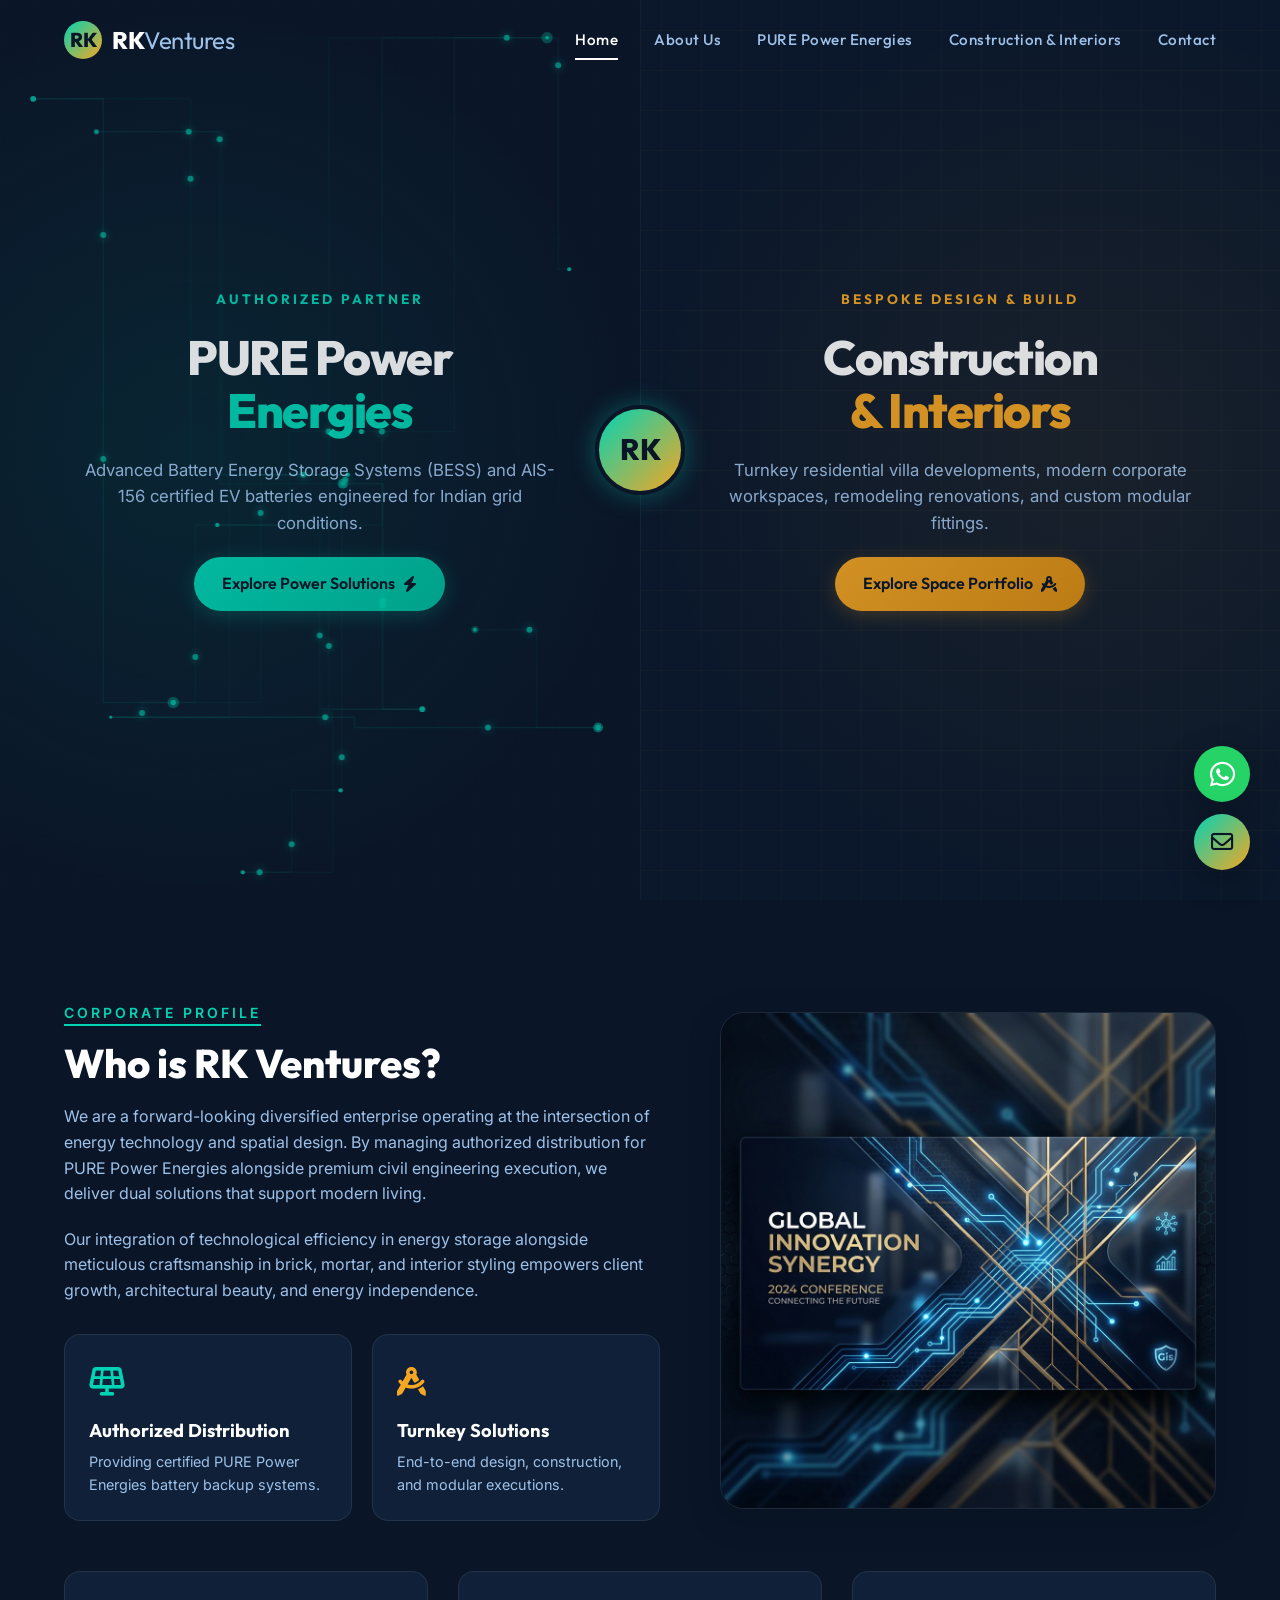
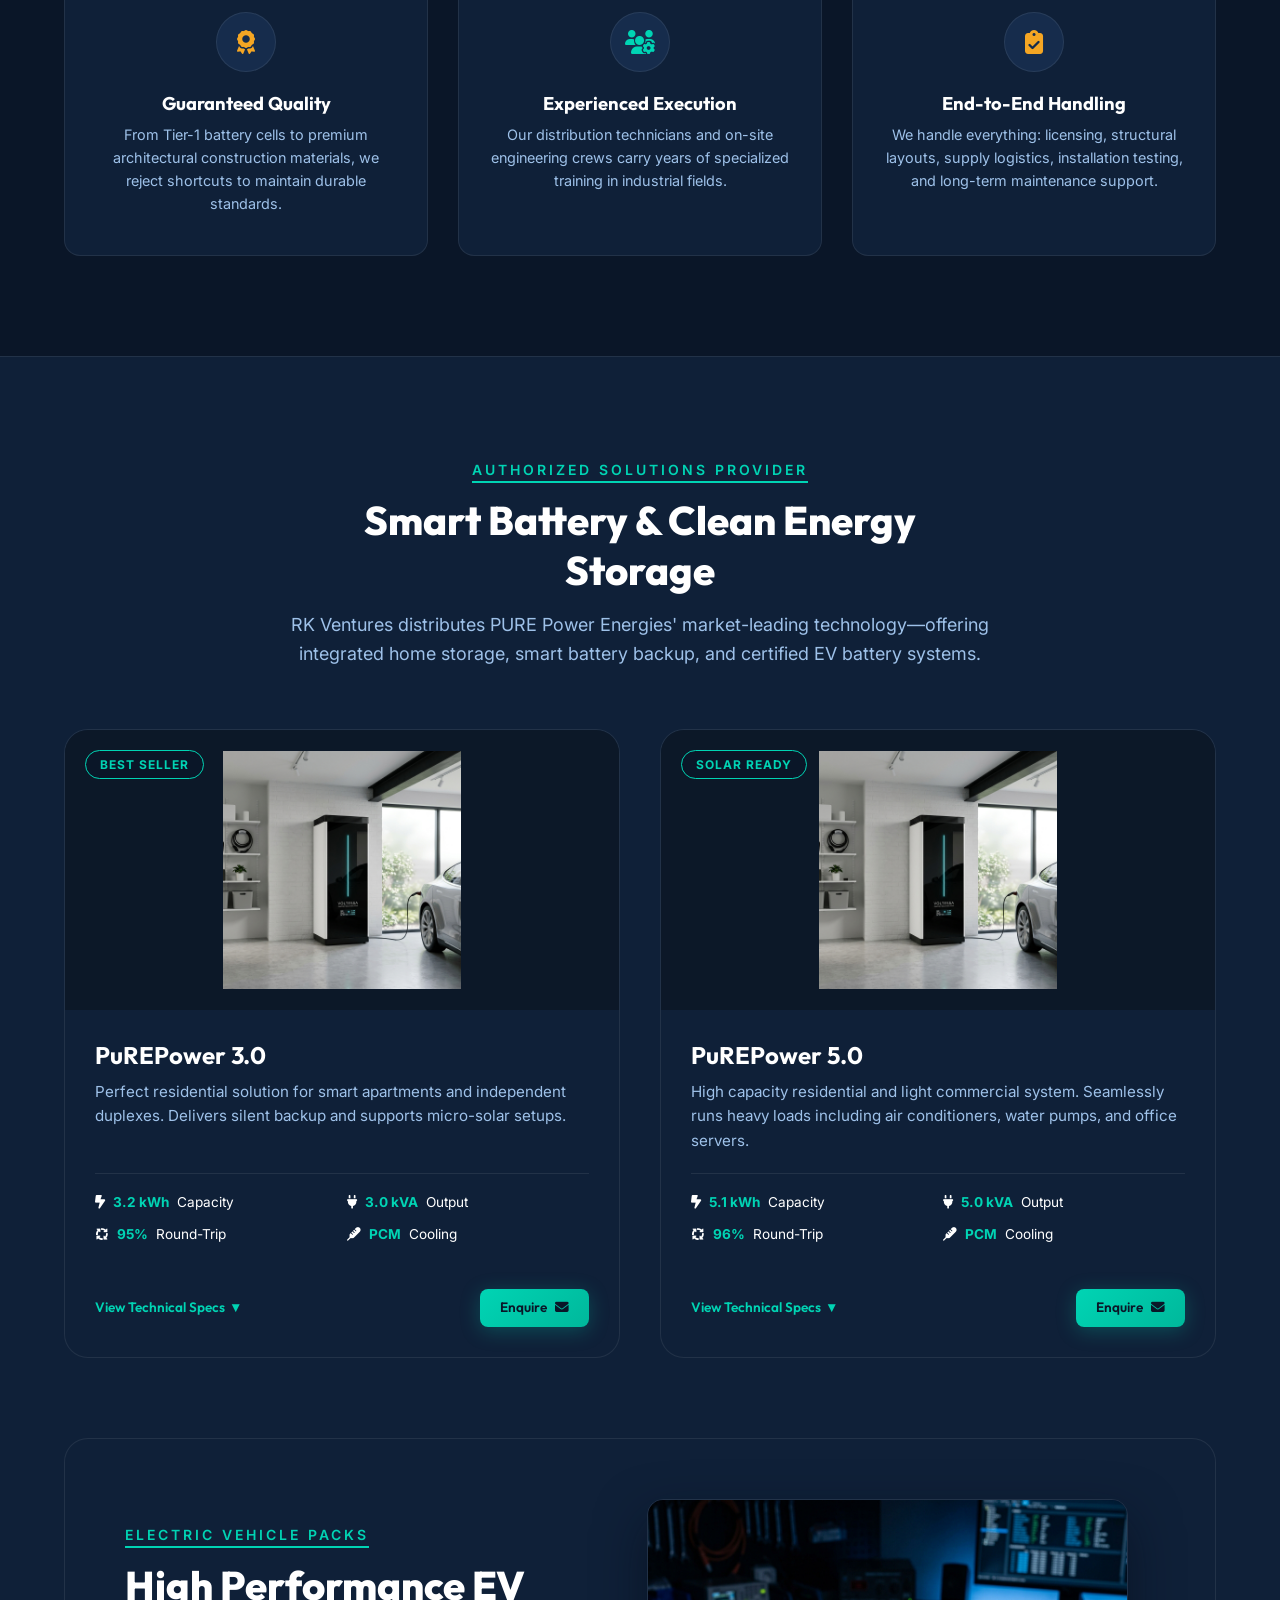
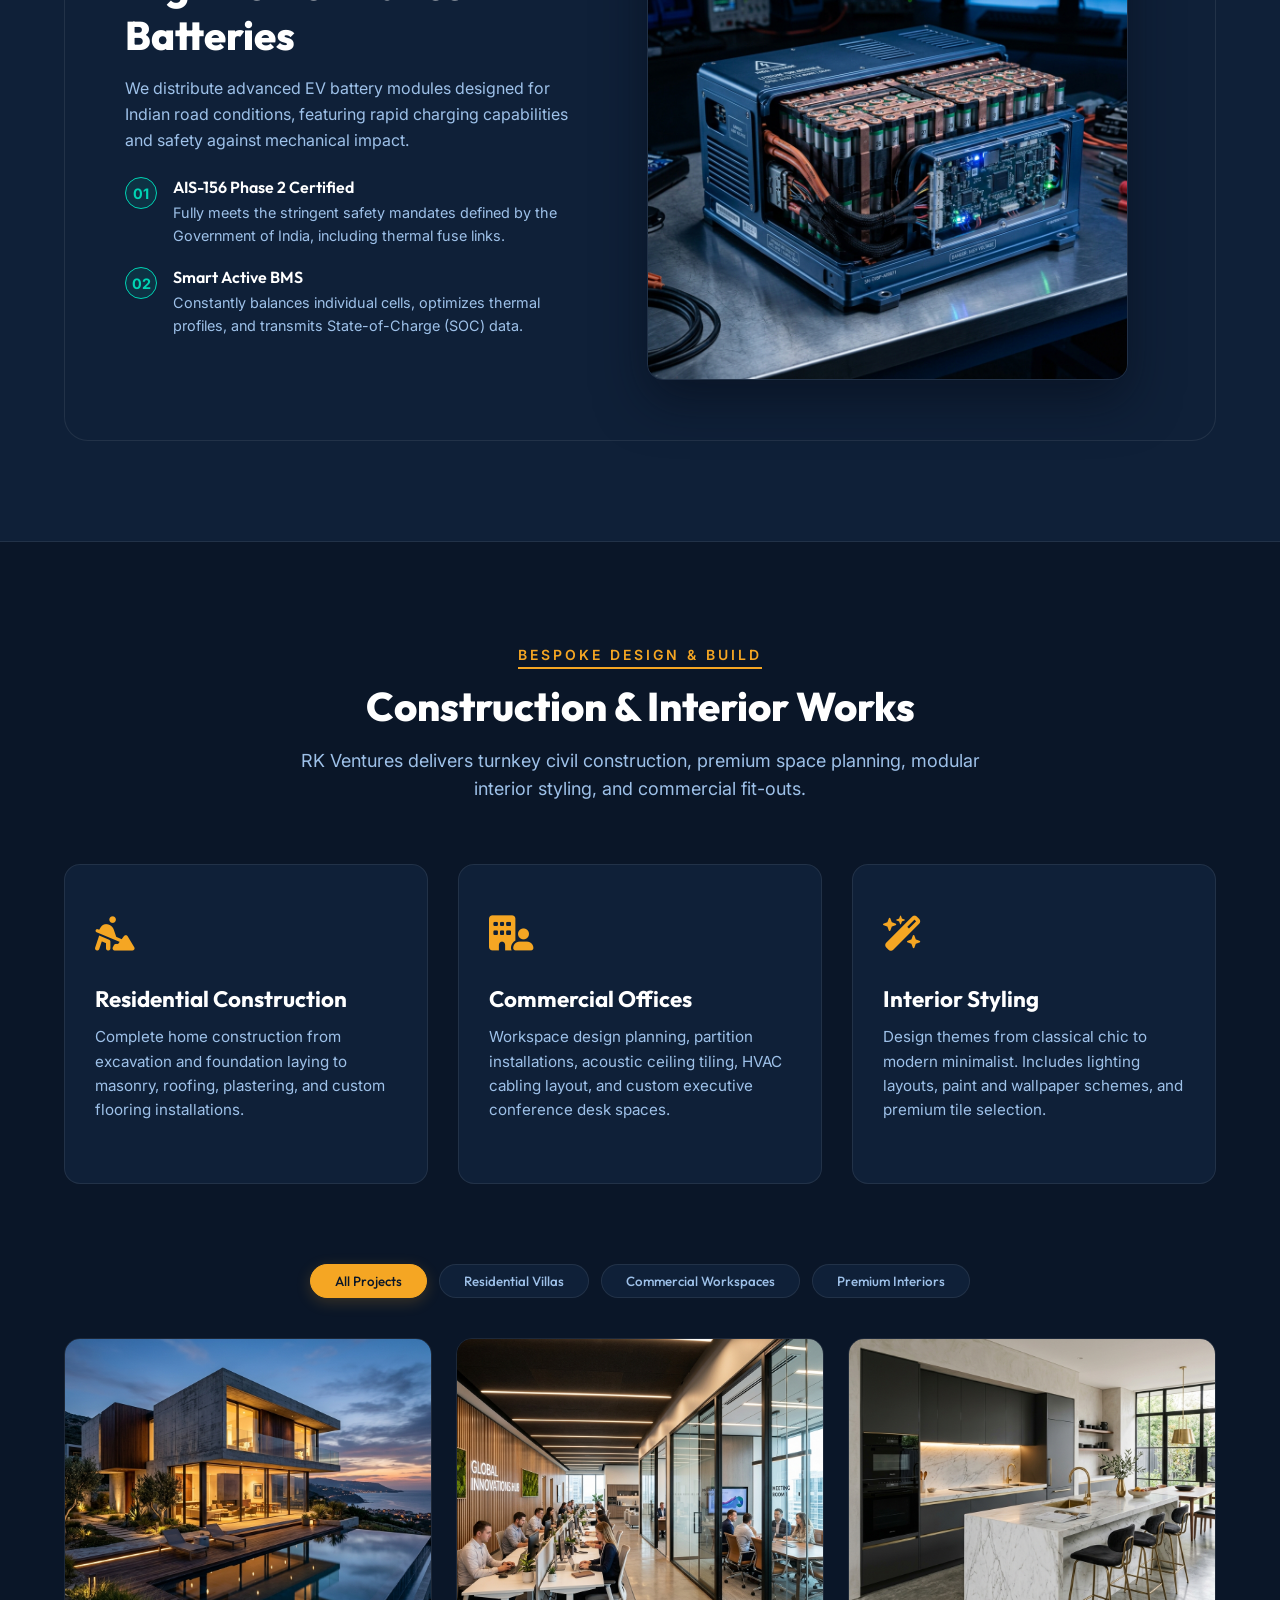
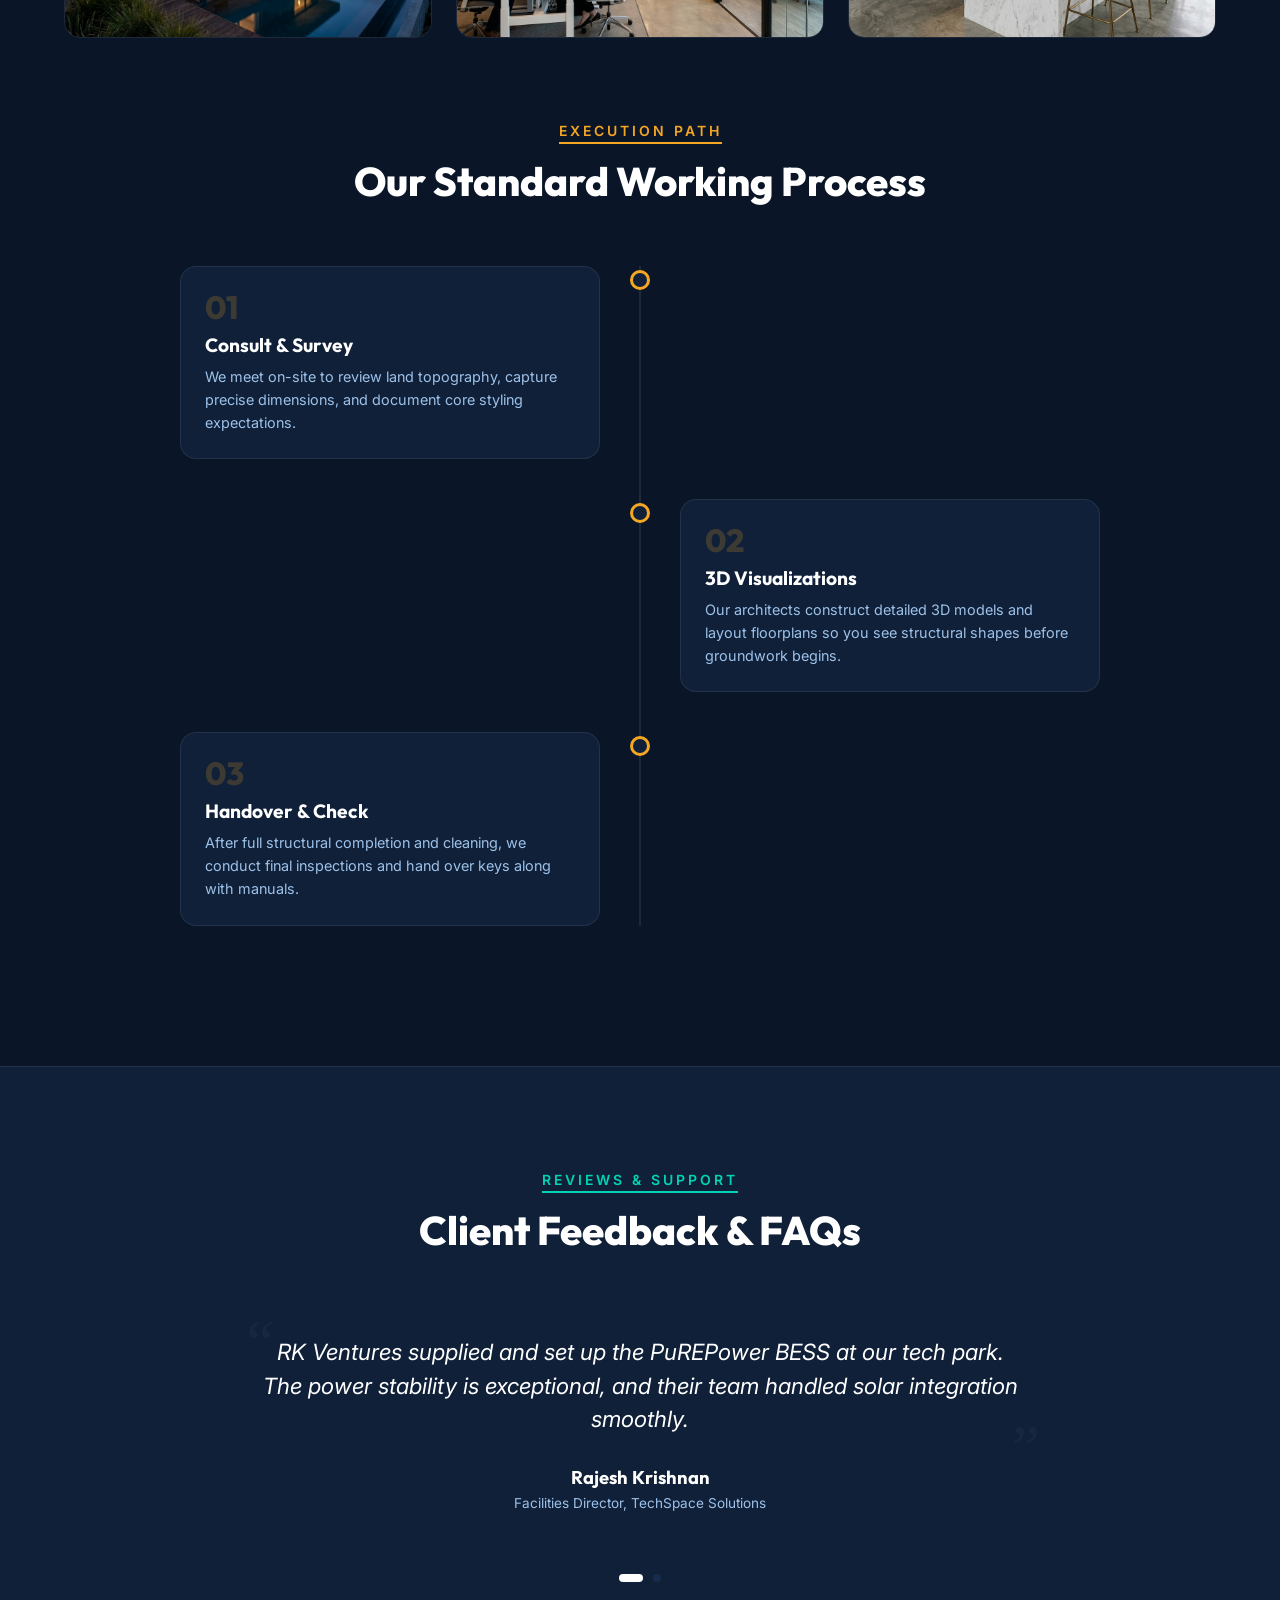
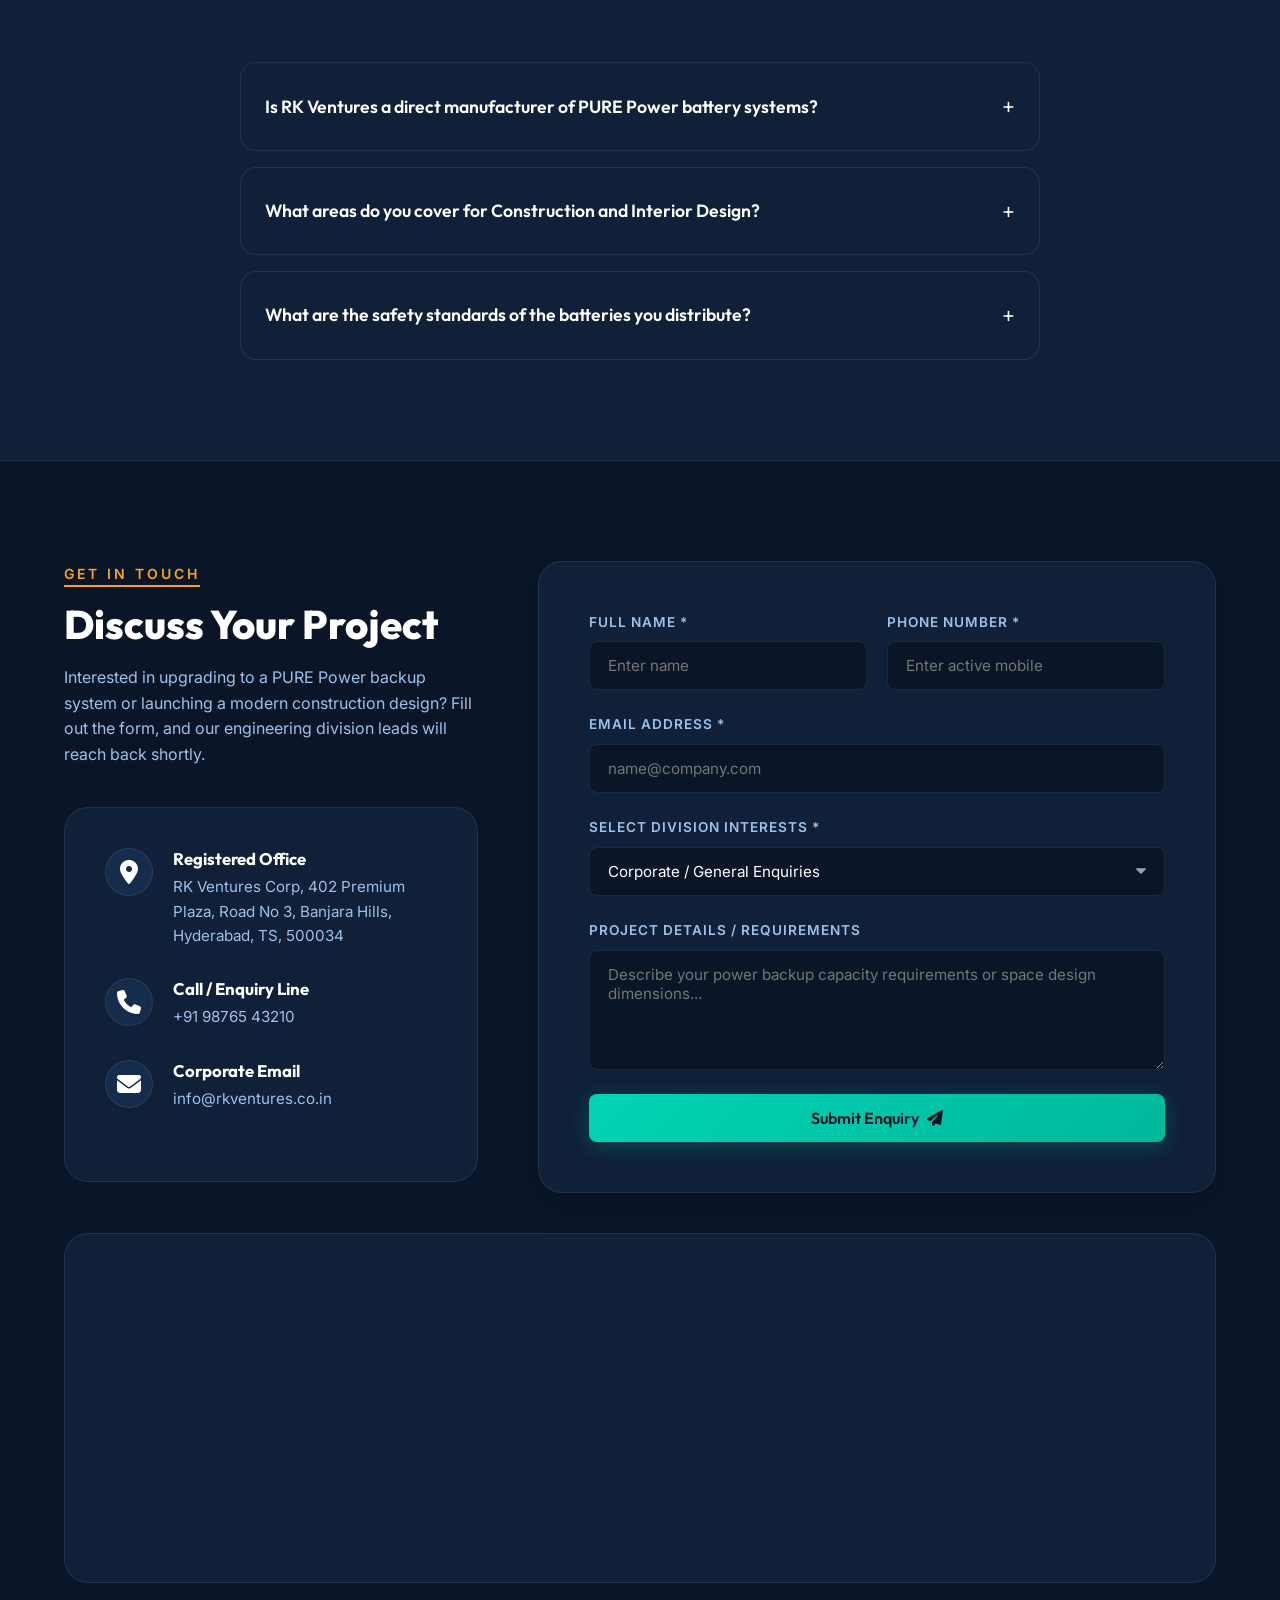
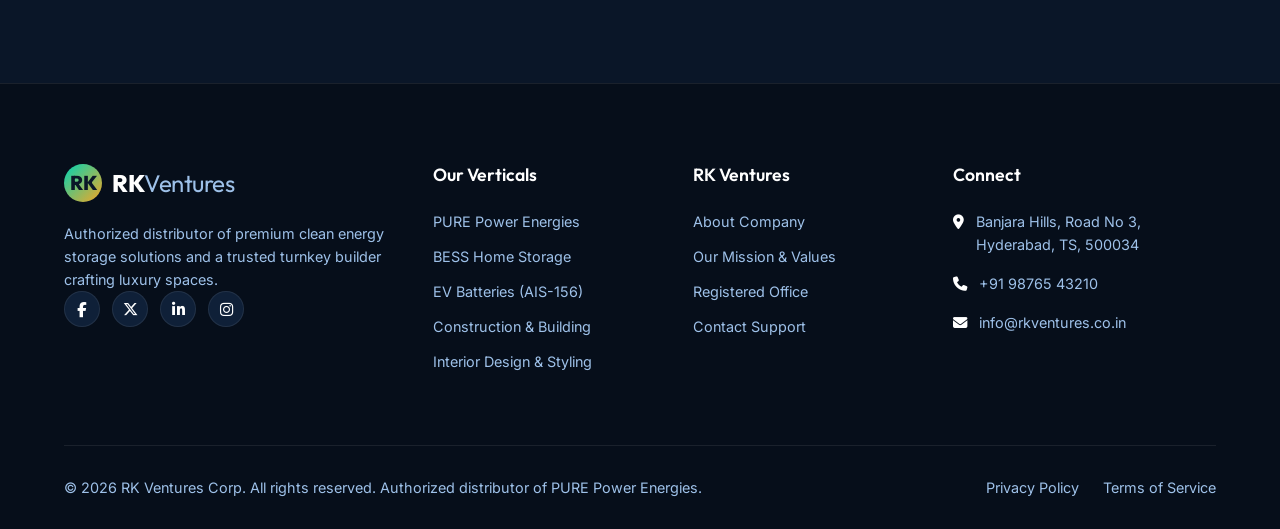
==== commit c7b420bc: "Redesign RK Ventures website into a premium single-page layout with split-world hero, circuit-pulse " ====
--- a/index.html
+++ b/index.html
@@ -17,16 +17,16 @@
   <!-- Sticky Header & Navbar -->
   <header class="header">
     <div class="container navbar">
-      <a href="index.html" class="logo-container">
+      <a href="#home" class="logo-container">
         <div class="logo-icon">RK</div>
         <div class="logo-text">RK<span>Ventures</span></div>
       </a>
       <nav class="nav-menu">
-        <a href="index.html" class="nav-link active">Home</a>
-        <a href="about.html" class="nav-link">About Us</a>
-        <a href="energy.html" class="nav-link nav-link-energy">PURE Power Energies</a>
-        <a href="construction.html" class="nav-link nav-link-construction">Construction & Interiors</a>
-        <a href="contact.html" class="nav-link">Contact</a>
+        <a href="#home" class="nav-link active">Home</a>
+        <a href="#about" class="nav-link">About Us</a>
+        <a href="#energy" class="nav-link nav-link-energy">PURE Power Energies</a>
+        <a href="#construction" class="nav-link nav-link-construction">Construction & Interiors</a>
+        <a href="#contact" class="nav-link">Contact</a>
       </nav>
       <button class="hamburger">
         <span></span>
@@ -36,34 +36,43 @@
     </div>
   </header>
 
-  <!-- Hero Section -->
-  <section class="hero-corporate">
-    <div class="container">
-      <div class="hero-corp-content reveal">
-        <div class="hero-corp-tagline">
-          <span>Renewable Energy Distribution</span>
-          <div class="tagline-sep"></div>
-          <span>Premium Space Crafting</span>
-        </div>
-        <h1 class="hero-corp-title">Innovating Energy.<br>Building Excellence.</h1>
-        <p class="hero-corp-desc">RK Ventures is a diversified multi-service company driving sustainability through PURE Power Energies and creating high-end lifestyles through turnkey construction and modular interiors.</p>
-        <div class="hero-corp-actions">
-          <a href="#divisions-section" class="btn btn-energy">Explore Divisions <i class="fa-solid fa-arrow-down"></i></a>
-          <a href="about.html" class="btn btn-corporate">Our Corporate Profile <i class="fa-solid fa-chevron-right"></i></a>
-        </div>
+  <!-- Section 1: Signature Split-World Hero -->
+  <section id="home" class="hero-split">
+    <!-- Left half: PURE Power Energies (Teal Theme) -->
+    <div class="hero-split-panel hero-split-left">
+      <canvas id="circuitCanvas"></canvas>
+      <div class="hero-panel-content">
+        <span class="hero-panel-tag hero-tag-energy">Authorized Partner</span>
+        <h2 class="hero-panel-title">PURE Power<br><span class="energy-accent-text">Energies</span></h2>
+        <p class="hero-panel-desc">Advanced Battery Energy Storage Systems (BESS) and AIS-156 certified EV batteries engineered for Indian grid conditions.</p>
+        <a href="#energy" class="btn btn-energy">Explore Power Solutions <i class="fa-solid fa-bolt"></i></a>
+      </div>
+    </div>
+
+    <!-- Center intersecting brand badge -->
+    <div class="hero-brand-center">RK</div>
+
+    <!-- Right half: Construction & Interior Works (Amber Theme) -->
+    <div class="hero-split-panel hero-split-right">
+      <div class="hero-panel-content">
+        <span class="hero-panel-tag hero-tag-construction">Bespoke Design & Build</span>
+        <h2 class="hero-panel-title">Construction<br><span class="construction-accent-text">& Interiors</span></h2>
+        <p class="hero-panel-desc">Turnkey residential villa developments, modern corporate workspaces, remodeling renovations, and custom modular fittings.</p>
+        <a href="#construction" class="btn btn-construction">Explore Space Portfolio <i class="fa-solid fa-drafting-compass"></i></a>
       </div>
     </div>
   </section>
 
-  <!-- About RK Ventures Overview Section -->
-  <section class="section-padding">
+  <!-- Section 2: About RK Ventures -->
+  <section id="about" class="section-padding">
     <div class="container">
       <div class="about-grid">
         <div class="reveal-left">
-          <span class="section-subtitle badge-energy">Corporate Overview</span>
+          <span class="section-subtitle badge-energy">Corporate Profile</span>
           <h2 class="section-title">Who is RK Ventures?</h2>
-          <p style="margin-bottom: 20px; color: var(--text-secondary);">We are a forward-looking diversified enterprise dedicated to two core pillars of modern infrastructure: sustainable energy and high-end construction. As authorized partners, we bring cutting-edge battery innovations and state-of-the-art spatial styling to smart homes, businesses, and communities.</p>
+          <p style="margin-bottom: 20px; color: var(--text-secondary);">We are a forward-looking diversified enterprise operating at the intersection of energy technology and spatial design. By managing authorized distribution for PURE Power Energies alongside premium civil engineering execution, we deliver dual solutions that support modern living.</p>
           <p style="margin-bottom: 30px; color: var(--text-secondary);">Our integration of technological efficiency in energy storage alongside meticulous craftsmanship in brick, mortar, and interior styling empowers client growth, architectural beauty, and energy independence.</p>
+          
           <div class="about-features">
             <div class="about-feat-card about-feat-energy">
               <div class="about-feat-icon"><i class="fa-solid fa-solar-panel"></i></div>
@@ -81,53 +90,8 @@
           <img src="assets/rk_ventures_hero.png" alt="RK Ventures Corporate Banner" style="border-radius: var(--border-radius-lg); border: 1px solid var(--glass-border); box-shadow: var(--shadow-md);">
         </div>
       </div>
-    </div>
-  </section>
-
-  <!-- Business Divisions Portal Section -->
-  <section id="divisions-section" class="section-padding" style="background-color: var(--bg-secondary); border-top: 1px solid var(--glass-border); border-bottom: 1px solid var(--glass-border);">
-    <div class="container">
-      <div class="section-header text-center reveal">
-        <span class="section-subtitle badge-construction">Business Divisions</span>
-        <h2 class="section-title">Two Verticals, One Standard</h2>
-        <p class="section-desc">Select one of our specialized divisions below to explore our products, bespoke solutions, and portfolio gallery.</p>
-      </div>
-      
-      <div class="portal-grid">
-        <!-- Division 1: PURE Power Energies -->
-        <div class="portal-card portal-card-energy reveal-left">
-          <div class="portal-bg" style="background-image: url('assets/pure_power_bess.png');"></div>
-          <div class="portal-card-content">
-            <span class="portal-tag portal-tag-energy">Authorized Partner</span>
-            <h3 class="portal-title">PURE Power Energies</h3>
-            <p class="portal-desc">Advanced Battery Energy Storage Systems (BESS) for residential, commercial, and utility grids, alongside AIS-156 compliant EV batteries.</p>
-            <a href="energy.html" class="btn btn-energy">View Energy Solutions <i class="fa-solid fa-arrow-trend-up"></i></a>
-          </div>
-        </div>
-
-        <!-- Division 2: Construction & Interiors -->
-        <div class="portal-card portal-card-construction reveal-right">
-          <div class="portal-bg" style="background-image: url('assets/luxury_villa.png');"></div>
-          <div class="portal-card-content">
-            <span class="portal-tag portal-tag-construction">Bespoke Design & Build</span>
-            <h3 class="portal-title">Construction & Interiors</h3>
-            <p class="portal-desc">State-of-the-art residential villas, commercial structures, luxury interior design, turnkey renovations, and modular styling execution.</p>
-            <a href="construction.html" class="btn btn-construction">View Space Portfolio <i class="fa-solid fa-house-laptop"></i></a>
-          </div>
-        </div>
-      </div>
-    </div>
-  </section>
-
-  <!-- Why Choose Us Section -->
-  <section class="section-padding">
-    <div class="container">
-      <div class="section-header text-center reveal">
-        <span class="section-subtitle badge-energy">Our Value Proposition</span>
-        <h2 class="section-title">Why Partner with RK Ventures?</h2>
-        <p class="section-desc">We deliver value by merging reliable engineering distribution with creative structural solutions.</p>
-      </div>
-
+
+      <!-- Core Values -->
       <div class="corporate-values">
         <div class="value-card reveal delay-1">
           <div class="value-icon"><i class="fa-solid fa-award" style="color: var(--color-construction);"></i></div>
@@ -148,54 +112,252 @@
     </div>
   </section>
 
-  <!-- Testimonials Section -->
+  <!-- Section 3: PURE Power Energies (Teal Theme) -->
+  <section id="energy" class="section-padding" style="background-color: var(--bg-secondary); border-top: 1px solid var(--glass-border); border-bottom: 1px solid var(--glass-border);">
+    <div class="container">
+      <div class="section-header text-center reveal">
+        <span class="section-subtitle badge-energy">Authorized Solutions Provider</span>
+        <h2 class="section-title">Smart Battery & Clean Energy Storage</h2>
+        <p class="section-desc">RK Ventures distributes PURE Power Energies' market-leading technology—offering integrated home storage, smart battery backup, and certified EV battery systems.</p>
+      </div>
+
+      <!-- Product Catalogue -->
+      <div class="product-grid">
+        <!-- Product 1: PuREPower 3.0 -->
+        <div class="product-card reveal-left">
+          <div class="product-img-wrapper">
+            <span class="product-badge">Best Seller</span>
+            <img src="assets/pure_power_bess.png" alt="PuREPower 3.0" class="product-img">
+          </div>
+          <div class="product-info">
+            <h3 class="product-name">PuREPower 3.0</h3>
+            <p class="product-desc">Perfect residential solution for smart apartments and independent duplexes. Delivers silent backup and supports micro-solar setups.</p>
+            <div class="product-features-list">
+              <div class="product-feat-item"><i class="fa-solid fa-bolt-lightning"></i> <span>3.2 kWh</span> Capacity</div>
+              <div class="product-feat-item"><i class="fa-solid fa-plug"></i> <span>3.0 kVA</span> Output</div>
+              <div class="product-feat-item"><i class="fa-solid fa-arrows-spin"></i> <span>95%</span> Round-Trip</div>
+              <div class="product-feat-item"><i class="fa-solid fa-thermometer"></i> <span>PCM</span> Cooling</div>
+            </div>
+            
+            <table class="specs-table">
+              <tbody>
+                <tr><td>Chemistry</td><td>Lithium Iron Phosphate (LFP)</td></tr>
+                <tr><td>Nominal Voltage</td><td>51.2 V</td></tr>
+                <tr><td>Max Solar input</td><td>4.0 kWp</td></tr>
+                <tr><td>IP Rating</td><td>IP54 (Dust & Splash Proof)</td></tr>
+                <tr><td>Dimensions (mm)</td><td>900 x 600 x 280</td></tr>
+              </tbody>
+            </table>
+
+            <div class="product-action" style="margin-top: 20px;">
+              <span class="product-spec-btn">View Technical Specs <span>▼</span></span>
+              <a href="#contact" class="btn btn-energy" style="padding: 8px 20px; font-size: 0.85rem; border-radius: var(--border-radius-sm);">Enquire <i class="fa-solid fa-envelope"></i></a>
+            </div>
+          </div>
+        </div>
+
+        <!-- Product 2: PuREPower 5.0 -->
+        <div class="product-card reveal-right">
+          <div class="product-img-wrapper">
+            <span class="product-badge">Solar Ready</span>
+            <img src="assets/pure_power_bess.png" alt="PuREPower 5.0" class="product-img">
+          </div>
+          <div class="product-info">
+            <h3 class="product-name">PuREPower 5.0</h3>
+            <p class="product-desc">High capacity residential and light commercial system. Seamlessly runs heavy loads including air conditioners, water pumps, and office servers.</p>
+            <div class="product-features-list">
+              <div class="product-feat-item"><i class="fa-solid fa-bolt-lightning"></i> <span>5.1 kWh</span> Capacity</div>
+              <div class="product-feat-item"><i class="fa-solid fa-plug"></i> <span>5.0 kVA</span> Output</div>
+              <div class="product-feat-item"><i class="fa-solid fa-arrows-spin"></i> <span>96%</span> Round-Trip</div>
+              <div class="product-feat-item"><i class="fa-solid fa-thermometer"></i> <span>PCM</span> Cooling</div>
+            </div>
+
+            <table class="specs-table">
+              <tbody>
+                <tr><td>Chemistry</td><td>Lithium Iron Phosphate (LFP)</td></tr>
+                <tr><td>Nominal Voltage</td><td>51.2 V</td></tr>
+                <tr><td>Max Solar input</td><td>6.5 kWp</td></tr>
+                <tr><td>IP Rating</td><td>IP54 (Dust & Splash Proof)</td></tr>
+                <tr><td>Dimensions (mm)</td><td>1100 x 600 x 280</td></tr>
+              </tbody>
+            </table>
+
+            <div class="product-action" style="margin-top: 20px;">
+              <span class="product-spec-btn">View Technical Specs <span>▼</span></span>
+              <a href="#contact" class="btn btn-energy" style="padding: 8px 20px; font-size: 0.85rem; border-radius: var(--border-radius-sm);">Enquire <i class="fa-solid fa-envelope"></i></a>
+            </div>
+          </div>
+        </div>
+      </div>
+
+      <!-- EV Batteries Tech Highlight -->
+      <div class="tech-highlight reveal" style="margin-top: 80px;">
+        <div class="tech-grid">
+          <div class="reveal-left">
+            <span class="section-subtitle badge-energy">Electric Vehicle Packs</span>
+            <h2 class="section-title">High Performance EV Batteries</h2>
+            <p style="color: var(--text-secondary);">We distribute advanced EV battery modules designed for Indian road conditions, featuring rapid charging capabilities and safety against mechanical impact.</p>
+            
+            <div class="tech-bullets">
+              <div class="tech-bullet-item">
+                <div class="tech-bullet-num">01</div>
+                <div>
+                  <h4 class="tech-bullet-title">AIS-156 Phase 2 Certified</h4>
+                  <p class="tech-bullet-text">Fully meets the stringent safety mandates defined by the Government of India, including thermal fuse links.</p>
+                </div>
+              </div>
+              <div class="tech-bullet-item">
+                <div class="tech-bullet-num">02</div>
+                <div>
+                  <h4 class="tech-bullet-title">Smart Active BMS</h4>
+                  <p class="tech-bullet-text">Constantly balances individual cells, optimizes thermal profiles, and transmits State-of-Charge (SOC) data.</p>
+                </div>
+              </div>
+            </div>
+          </div>
+          <div class="reveal-right text-center">
+            <img src="assets/ev_battery_pack.png" alt="Advanced EV Battery Pack" style="border-radius: var(--border-radius-md); border: 1px solid var(--glass-border); box-shadow: var(--shadow-lg); max-width: 90%; margin: 0 auto;">
+          </div>
+        </div>
+      </div>
+    </div>
+  </section>
+
+  <!-- Section 4: Construction & Interior Works (Amber Theme) -->
+  <section id="construction" class="section-padding">
+    <div class="container">
+      <div class="section-header text-center reveal">
+        <span class="section-subtitle badge-construction">Bespoke Design & Build</span>
+        <h2 class="section-title">Construction & Interior Works</h2>
+        <p class="section-desc">RK Ventures delivers turnkey civil construction, premium space planning, modular interior styling, and commercial fit-outs.</p>
+      </div>
+
+      <!-- Services Grid -->
+      <div class="services-grid">
+        <div class="service-card reveal delay-1">
+          <div class="service-icon"><i class="fa-solid fa-person-digging"></i></div>
+          <h3 class="service-title">Residential Construction</h3>
+          <p class="service-desc">Complete home construction from excavation and foundation laying to masonry, roofing, plastering, and custom flooring installations.</p>
+        </div>
+        <div class="service-card reveal delay-2">
+          <div class="service-icon"><i class="fa-solid fa-building-user"></i></div>
+          <h3 class="service-title">Commercial Offices</h3>
+          <p class="service-desc">Workspace design planning, partition installations, acoustic ceiling tiling, HVAC cabling layout, and custom executive conference desk spaces.</p>
+        </div>
+        <div class="service-card reveal delay-3">
+          <div class="service-icon"><i class="fa-solid fa-wand-magic-sparkles"></i></div>
+          <h3 class="service-title">Interior Styling</h3>
+          <p class="service-desc">Design themes from classical chic to modern minimalist. Includes lighting layouts, paint and wallpaper schemes, and premium tile selection.</p>
+        </div>
+      </div>
+
+      <!-- Filterable Project Gallery -->
+      <div style="margin-top: 80px;">
+        <div class="gallery-filter-wrapper reveal">
+          <button class="filter-btn active" data-filter="all">All Projects</button>
+          <button class="filter-btn" data-filter="residential">Residential Villas</button>
+          <button class="filter-btn" data-filter="commercial">Commercial Workspaces</button>
+          <button class="filter-btn" data-filter="interiors">Premium Interiors</button>
+        </div>
+
+        <div class="gallery-grid reveal">
+          <!-- Item 1: Residential -->
+          <div class="gallery-item" data-category="residential">
+            <img src="assets/luxury_villa.png" alt="Luxury Villa Exterior" class="gallery-item-img">
+            <div class="gallery-item-overlay">
+              <span class="gallery-item-cat">Residential Build</span>
+              <h4 class="gallery-item-title">Duplex Villa, Banjara Hills</h4>
+            </div>
+          </div>
+
+          <!-- Item 2: Commercial -->
+          <div class="gallery-item" data-category="commercial">
+            <img src="assets/commercial_office.png" alt="Corporate Office Workspace" class="gallery-item-img">
+            <div class="gallery-item-overlay">
+              <span class="gallery-item-cat">Commercial Fit-Out</span>
+              <h4 class="gallery-item-title">Fintech Headquarters, Gachibowli</h4>
+            </div>
+          </div>
+
+          <!-- Item 3: Interiors -->
+          <div class="gallery-item" data-category="interiors">
+            <img src="assets/modular_kitchen.png" alt="Minimalist Modular Kitchen" class="gallery-item-img">
+            <div class="gallery-item-overlay">
+              <span class="gallery-item-cat">Modular Interiors</span>
+              <h4 class="gallery-item-title">Marble Modular Kitchen, Jubilee Hills</h4>
+            </div>
+          </div>
+        </div>
+      </div>
+
+      <!-- Turnkey Process Map -->
+      <div style="margin-top: 80px;">
+        <div class="section-header text-center reveal">
+          <span class="section-subtitle badge-construction">Execution Path</span>
+          <h2 class="section-title">Our Standard Working Process</h2>
+        </div>
+
+        <div class="process-timeline reveal">
+          <div class="timeline-step">
+            <div class="timeline-marker"></div>
+            <div class="timeline-step-card">
+              <div class="timeline-num">01</div>
+              <h4 class="timeline-title">Consult & Survey</h4>
+              <p class="timeline-text">We meet on-site to review land topography, capture precise dimensions, and document core styling expectations.</p>
+            </div>
+          </div>
+
+          <div class="timeline-step">
+            <div class="timeline-marker"></div>
+            <div class="timeline-step-card">
+              <div class="timeline-num">02</div>
+              <h4 class="timeline-title">3D Visualizations</h4>
+              <p class="timeline-text">Our architects construct detailed 3D models and layout floorplans so you see structural shapes before groundwork begins.</p>
+            </div>
+          </div>
+
+          <div class="timeline-step">
+            <div class="timeline-marker"></div>
+            <div class="timeline-step-card">
+              <div class="timeline-num">03</div>
+              <h4 class="timeline-title">Handover & Check</h4>
+              <p class="timeline-text">After full structural completion and cleaning, we conduct final inspections and hand over keys along with manuals.</p>
+            </div>
+          </div>
+        </div>
+      </div>
+    </div>
+  </section>
+
+  <!-- Section 5: Combined Testimonials & FAQs -->
   <section class="section-padding" style="background-color: var(--bg-secondary); border-top: 1px solid var(--glass-border); border-bottom: 1px solid var(--glass-border);">
-    <div class="container testimonials-section">
+    <div class="container">
       <div class="section-header text-center reveal">
-        <span class="section-subtitle badge-energy">Client Feedback</span>
-        <h2 class="section-title">What Our Partners Say</h2>
-      </div>
-
-      <div class="testimonial-slider-container reveal">
+        <span class="section-subtitle badge-energy">Reviews & Support</span>
+        <h2 class="section-title">Client Feedback & FAQs</h2>
+      </div>
+
+      <!-- Testimonial Slider -->
+      <div class="testimonial-slider-container reveal" style="margin-bottom: 80px;">
         <div class="testimonial-track">
-          <!-- Slide 1 -->
           <div class="testimonial-slide">
             <p class="testimonial-quote">RK Ventures supplied and set up the PuREPower BESS at our tech park. The power stability is exceptional, and their team handled solar integration smoothly.</p>
             <h4 class="testimonial-author">Rajesh Krishnan</h4>
             <p class="testimonial-role">Facilities Director, TechSpace Solutions</p>
           </div>
-          <!-- Slide 2 -->
           <div class="testimonial-slide">
             <p class="testimonial-quote">We hired RK Ventures for the turnkey construction of our premium duplex villa. Their attention to minor interior details and structural finishing surpassed expectations.</p>
             <h4 class="testimonial-author">Anjali Sharma</h4>
             <p class="testimonial-role">Homeowner, Jubilee Hills</p>
           </div>
-          <!-- Slide 3 -->
-          <div class="testimonial-slide">
-            <p class="testimonial-quote">Their EV battery systems are highly reliable. Being AIS-156 certified gave our commercial vehicle fleet operators complete safety peace of mind.</p>
-            <h4 class="testimonial-author">Siddharth Sen</h4>
-            <p class="testimonial-role">Fleet Operations Lead, Eco-Transit Logistics</p>
-          </div>
-        </div>
-        <!-- Dots indicators -->
+        </div>
         <div class="testimonial-indicator">
           <div class="indicator-dot active"></div>
           <div class="indicator-dot"></div>
-          <div class="indicator-dot"></div>
-        </div>
-      </div>
-    </div>
-  </section>
-
-  <!-- FAQ Section -->
-  <section class="section-padding">
-    <div class="container">
-      <div class="section-header text-center reveal">
-        <span class="section-subtitle badge-construction">Support & Info</span>
-        <h2 class="section-title">Frequently Asked Questions</h2>
-        <p class="section-desc">Common answers regarding our business divisions, servicing, and order workflows.</p>
-      </div>
-
+        </div>
+      </div>
+
+      <!-- FAQ Accordion -->
       <div class="faq-grid reveal">
         <div class="faq-item">
           <div class="faq-question">
@@ -212,7 +374,7 @@
             <span class="faq-icon">+</span>
           </div>
           <div class="faq-answer">
-            <p>We provide full turnkey construction, structural design, and modular interior fittings across residential housing projects, commercial corporate offices, and premium renovations. We service key regional hubs with structured crews.</p>
+            <p>We provide full turnkey construction, structural design, and modular interior fittings across residential housing projects, commercial corporate offices, and premium renovations.</p>
           </div>
         </div>
         <div class="faq-item">
@@ -224,26 +386,17 @@
             <p>All PURE Power battery packs and energy storage modules are fully AIS-156 certified. They feature advanced active Battery Management Systems (BMS) with over-charge, thermal runaway protection, and nano-PCM cooling coatings.</p>
           </div>
         </div>
-        <div class="faq-item">
-          <div class="faq-question">
-            <span>Can I customize construction layouts or modular designs?</span>
-            <span class="faq-icon">+</span>
-          </div>
-          <div class="faq-answer">
-            <p>Yes. Our Construction & Interior Works division operates on a bespoke consult-and-build model. We generate detailed 3D models and blueprints for client approvals before commencing execution work.</p>
-          </div>
-        </div>
       </div>
     </div>
   </section>
 
-  <!-- Contact & Enquiry Form Section -->
-  <section id="contact-section" class="section-padding" style="background-color: var(--bg-secondary); border-top: 1px solid var(--glass-border);">
+  <!-- Section 6: Enquiry / Consultation Form & Location -->
+  <section id="contact" class="section-padding">
     <div class="container">
       <div class="contact-grid">
         <div class="reveal-left">
-          <span class="section-subtitle badge-energy">Get In Touch</span>
-          <h2 class="section-title">Let's Discuss Your Project</h2>
+          <span class="section-subtitle badge-construction">Get In Touch</span>
+          <h2 class="section-title">Discuss Your Project</h2>
           <p style="margin-bottom: 40px; color: var(--text-secondary);">Interested in upgrading to a PURE Power backup system or launching a modern construction design? Fill out the form, and our engineering division leads will reach back shortly.</p>
           
           <div class="contact-info-panel">
@@ -273,7 +426,6 @@
 
         <div class="reveal-right">
           <div class="enquiry-form-wrapper">
-            <!-- success screen -->
             <div class="form-success-overlay">
               <div class="success-icon"><i class="fa-solid fa-check"></i></div>
               <h3>Enquiry Received Successfully!</h3>
@@ -305,12 +457,17 @@
               </div>
               <div class="form-group">
                 <label for="details" class="form-label">Project Details / Requirements</label>
-                <textarea id="details" class="form-control" placeholder="Describe your power backup capacity requirements, EV battery needs, or land/space design dimensions..."></textarea>
+                <textarea id="details" class="form-control" placeholder="Describe your power backup capacity requirements or space design dimensions..."></textarea>
               </div>
               <button type="submit" class="btn btn-energy" style="width: 100%; border-radius: var(--border-radius-sm);">Submit Enquiry <i class="fa-solid fa-paper-plane"></i></button>
             </form>
           </div>
         </div>
+      </div>
+
+      <!-- Map frame -->
+      <div class="map-placeholder reveal">
+        <iframe src="https://www.openstreetmap.org/export/embed.html?bbox=78.435%2C17.410%2C78.455%2C17.425&amp;layer=mapnik&amp;marker=17.417%2C78.445" allowfullscreen="" loading="lazy"></iframe>
       </div>
     </div>
   </section>
@@ -326,7 +483,7 @@
     <div class="container">
       <div class="footer-grid">
         <div>
-          <a href="index.html" class="logo-container footer-logo">
+          <a href="#home" class="logo-container footer-logo">
             <div class="logo-icon">RK</div>
             <div class="logo-text">RK<span>Ventures</span></div>
           </a>
@@ -342,21 +499,21 @@
         <div>
           <h4 class="footer-col-title">Our Verticals</h4>
           <ul class="footer-links-list">
-            <li><a href="energy.html">PURE Power Energies</a></li>
-            <li><a href="energy.html#bess-systems">BESS Home Storage</a></li>
-            <li><a href="energy.html#ev-batteries">EV Batteries (AIS-156)</a></li>
-            <li><a href="construction.html">Construction & Building</a></li>
-            <li><a href="construction.html#interiors">Interior Design & Styling</a></li>
+            <li><a href="#energy">PURE Power Energies</a></li>
+            <li><a href="#energy">BESS Home Storage</a></li>
+            <li><a href="#energy">EV Batteries (AIS-156)</a></li>
+            <li><a href="#construction">Construction & Building</a></li>
+            <li><a href="#construction">Interior Design & Styling</a></li>
           </ul>
         </div>
 
         <div>
           <h4 class="footer-col-title">RK Ventures</h4>
           <ul class="footer-links-list">
-            <li><a href="about.html">About Company</a></li>
-            <li><a href="about.html#mission-vision">Our Mission & Values</a></li>
-            <li><a href="contact.html">Registered Office</a></li>
-            <li><a href="contact.html#enquiry-form">Careers & Partners</a></li>
+            <li><a href="#about">About Company</a></li>
+            <li><a href="#about">Our Mission & Values</a></li>
+            <li><a href="#contact">Registered Office</a></li>
+            <li><a href="#contact">Contact Support</a></li>
           </ul>
         </div>
 
--- a/css/style.css
+++ b/css/style.css
@@ -1,33 +1,28 @@
 @import url('https://fonts.googleapis.com/css2?family=Inter:wght@300;400;500;600;700&family=Outfit:wght@300;400;500;600;700;800&display=swap');
 
 /* ==========================================
-   DESIGN SYSTEM VARIABLES (BRIGHT & PREMIUM)
+   DESIGN SYSTEM VARIABLES (NAVY/TEAL/AMBER)
    ========================================== */
 :root {
-  /* Colors - Bright Base */
-  --bg-primary: #ffffff;
-  --bg-secondary: #f8fafc;           /* Light grey-blue */
-  --bg-accent: #f1f5f9;              /* Accent borders/boxes */
-  --bg-dark: #0a0e17;                /* Dark anchor for footers/overlays */
+  /* Colors */
+  --bg-primary: #0A1628;             /* Deep Navy */
+  --bg-secondary: #0f2038;           /* Lighter Navy for cards/panels */
+  --bg-accent: #162c4c;              /* Borders, hover backings */
+  --bg-dark: #060e1a;                /* Deepest Navy for overlays/footers */
   --bg-white: #ffffff;
-  --bg-light-gray: #f8fafc;
   
-  /* Text Colors - High Contrast */
-  --text-primary: #0f172a;           /* Dark Slate */
-  --text-secondary: #475569;         /* Medium Slate */
-  --text-muted: #64748b;             /* Cool Grey */
-  --text-dark: #0f172a;
-  --text-dark-secondary: #475569;
-  --text-light: #f8fafc;             /* Light text for dark panels */
+  --text-primary: #ffffff;           /* Crisp White */
+  --text-secondary: #9ec1e9;         /* Slate light-blue */
+  --text-muted: #6B7A99;             /* Slate grey-blue */
   
-  /* Brand Accents - Vibrant & Bright */
-  --color-energy: #00b4d8;           /* Bright Vibrant Cyan-Blue */
-  --color-energy-rgb: 0, 180, 216;
-  --color-energy-dark: #0077b6;
+  /* Brand Accents */
+  --color-energy: #00D4B4;           /* Electric Teal */
+  --color-energy-rgb: 0, 212, 180;
+  --color-energy-dark: #00b89b;
   
-  --color-construction: #d4af37;     /* Bright Champagne Gold */
-  --color-construction-rgb: 212, 175, 55;
-  --color-construction-dark: #b8860b;
+  --color-construction: #F5A623;     /* Warm Amber */
+  --color-construction-rgb: 245, 166, 35;
+  --color-construction-dark: #d98c11;
   
   --color-success: #10b981;
   --color-error: #ef4444;
@@ -38,17 +33,17 @@
   --border-radius-lg: 24px;
   --border-radius-full: 9999px;
   
-  --shadow-sm: 0 4px 6px -1px rgba(0, 0, 0, 0.05), 0 2px 4px -1px rgba(0, 0, 0, 0.03);
-  --shadow-md: 0 10px 25px -5px rgba(15, 23, 42, 0.08), 0 8px 10px -6px rgba(15, 23, 42, 0.05);
-  --shadow-lg: 0 20px 40px -15px rgba(15, 23, 42, 0.12), 0 15px 20px -10px rgba(15, 23, 42, 0.08);
+  --shadow-sm: 0 4px 10px rgba(6, 14, 26, 0.2);
+  --shadow-md: 0 10px 30px rgba(6, 14, 26, 0.4);
+  --shadow-lg: 0 20px 50px rgba(6, 14, 26, 0.6);
   
-  /* Glassmorphism - Bright theme */
-  --glass-bg: rgba(255, 255, 255, 0.85);
-  --glass-border: rgba(15, 23, 42, 0.08);
-  --glass-shadow: 0 8px 32px 0 rgba(15, 23, 42, 0.04);
+  /* Glassmorphism */
+  --glass-bg: rgba(15, 32, 56, 0.75);
+  --glass-border: rgba(255, 255, 255, 0.08);
+  --glass-shadow: 0 8px 32px 0 rgba(6, 14, 26, 0.3);
   
-  --transition-smooth: all 0.4s cubic-bezier(0.16, 1, 0.3, 1);
-  --transition-fast: all 0.25s ease;
+  --transition-smooth: all 0.5s cubic-bezier(0.16, 1, 0.3, 1);
+  --transition-fast: all 0.2s ease;
   
   /* Header heights */
   --navbar-height: 80px;
@@ -107,13 +102,13 @@
 }
 
 ::-webkit-scrollbar-track {
-  background: var(--bg-secondary);
+  background: var(--bg-primary);
 }
 
 ::-webkit-scrollbar-thumb {
   background: var(--bg-accent);
   border-radius: var(--border-radius-full);
-  border: 2px solid var(--bg-secondary);
+  border: 2px solid var(--bg-primary);
 }
 
 ::-webkit-scrollbar-thumb:hover {
@@ -156,7 +151,6 @@
   font-size: 2.5rem;
   font-weight: 800;
   margin-bottom: 16px;
-  color: var(--text-primary);
 }
 
 .section-desc {
@@ -166,12 +160,12 @@
 
 /* Badge System */
 .badge-energy {
-  color: var(--color-energy-dark);
+  color: var(--color-energy);
   border-bottom: 2px solid var(--color-energy);
 }
 
 .badge-construction {
-  color: var(--color-construction-dark);
+  color: var(--color-construction);
   border-bottom: 2px solid var(--color-construction);
 }
 
@@ -196,64 +190,62 @@
 /* Energy Button Style */
 .btn-energy {
   background: linear-gradient(135deg, var(--color-energy), var(--color-energy-dark));
-  color: var(--bg-white);
-  box-shadow: 0 4px 20px rgba(0, 180, 216, 0.2);
+  color: var(--bg-primary);
+  box-shadow: 0 4px 20px rgba(0, 212, 180, 0.25);
 }
 
 .btn-energy:hover {
   transform: translateY(-3px);
-  box-shadow: 0 8px 25px rgba(0, 180, 216, 0.35);
+  box-shadow: 0 8px 25px rgba(0, 212, 180, 0.4);
 }
 
 .btn-energy-outline {
   background: transparent;
-  color: var(--color-energy-dark);
+  color: var(--color-energy);
   border: 2px solid var(--color-energy);
 }
 
 .btn-energy-outline:hover {
-  background: rgba(0, 180, 216, 0.05);
-  box-shadow: 0 0 15px rgba(0, 180, 216, 0.1);
+  background: rgba(0, 212, 180, 0.05);
+  box-shadow: 0 0 15px rgba(0, 212, 180, 0.15);
   transform: translateY(-2px);
 }
 
 /* Construction Button Style */
 .btn-construction {
   background: linear-gradient(135deg, var(--color-construction), var(--color-construction-dark));
-  color: var(--bg-white);
-  box-shadow: 0 4px 20px rgba(212, 175, 55, 0.2);
+  color: var(--bg-primary);
+  box-shadow: 0 4px 20px rgba(245, 166, 35, 0.25);
 }
 
 .btn-construction:hover {
   transform: translateY(-3px);
-  box-shadow: 0 8px 25px rgba(212, 175, 55, 0.35);
+  box-shadow: 0 8px 25px rgba(245, 166, 35, 0.4);
 }
 
 .btn-construction-outline {
   background: transparent;
-  color: var(--color-construction-dark);
+  color: var(--color-construction);
   border: 2px solid var(--color-construction);
 }
 
 .btn-construction-outline:hover {
-  background: rgba(212, 175, 55, 0.05);
-  box-shadow: 0 0 15px rgba(212, 175, 55, 0.1);
+  background: rgba(245, 166, 35, 0.05);
+  box-shadow: 0 0 15px rgba(245, 166, 35, 0.15);
   transform: translateY(-2px);
 }
 
 /* Corporate General Buttons */
 .btn-corporate {
-  background: var(--bg-secondary);
+  background: var(--bg-accent);
   color: var(--text-primary);
   border: 1px solid var(--glass-border);
-  box-shadow: var(--shadow-sm);
 }
 
 .btn-corporate:hover {
   background: var(--text-primary);
-  color: var(--bg-white);
+  color: var(--bg-primary);
   transform: translateY(-2px);
-  box-shadow: var(--shadow-md);
 }
 
 /* ==========================================
@@ -267,7 +259,6 @@
   height: var(--navbar-height);
   z-index: 1000;
   transition: var(--transition-smooth);
-  background-color: transparent;
 }
 
 .header.scrolled {
@@ -301,10 +292,9 @@
   align-items: center;
   justify-content: center;
   font-weight: 800;
-  color: var(--bg-white);
+  color: var(--bg-primary);
   font-family: 'Outfit', sans-serif;
   font-size: 1.25rem;
-  box-shadow: 0 4px 10px rgba(0, 180, 216, 0.2);
 }
 
 .logo-text {
@@ -329,7 +319,7 @@
 .nav-link {
   font-family: 'Outfit', sans-serif;
   font-size: 0.95rem;
-  font-weight: 550;
+  font-weight: 500;
   letter-spacing: 0.5px;
   position: relative;
   padding: 8px 0;
@@ -355,21 +345,6 @@
   width: 100%;
 }
 
-/* Nav links customized per portal */
-.nav-link-energy:hover, .nav-link-energy.active {
-  color: var(--color-energy-dark);
-}
-.nav-link-energy::after {
-  background: var(--color-energy-dark);
-}
-
-.nav-link-construction:hover, .nav-link-construction.active {
-  color: var(--color-construction-dark);
-}
-.nav-link-construction::after {
-  background: var(--color-construction-dark);
-}
-
 .hamburger {
   display: none;
   cursor: pointer;
@@ -389,212 +364,169 @@
 }
 
 /* ==========================================
-   HOMEPAGE SPECIFICS (DUAL PORTAL)
+   SIGNATURE SPLIT-WORLD HERO
    ========================================== */
-
-/* Hero Section - Bright & Vibrant Gradients */
-.hero-corporate {
+.hero-split {
+  display: flex;
   height: 100vh;
-  min-height: 650px;
-  display: flex;
-  align-items: center;
+  min-height: 600px;
+  overflow: hidden;
+  position: relative;
+  background-color: var(--bg-primary);
+}
+
+.hero-split-panel {
+  flex: 1;
+  height: 100%;
   position: relative;
   overflow: hidden;
-  background: linear-gradient(135deg, #f8fafc 0%, #edf2f9 100%);
-}
-
-.hero-corporate::before {
-  content: '';
-  position: absolute;
-  top: -15%;
-  right: -5%;
-  width: 700px;
-  height: 700px;
-  background: radial-gradient(circle, rgba(0, 180, 216, 0.12) 0%, rgba(255,255,255,0) 70%);
-  z-index: 0;
-  pointer-events: none;
-  filter: blur(50px);
-}
-
-.hero-corporate::after {
-  content: '';
-  position: absolute;
-  bottom: -15%;
-  left: -5%;
-  width: 700px;
-  height: 700px;
-  background: radial-gradient(circle, rgba(212, 175, 55, 0.1) 0%, rgba(255,255,255,0) 70%);
-  z-index: 0;
-  pointer-events: none;
-  filter: blur(50px);
-}
-
-.hero-corp-content {
-  position: relative;
-  z-index: 2;
-  max-width: 850px;
-}
-
-.hero-corp-tagline {
-  font-family: 'Outfit', sans-serif;
-  font-size: 1.1rem;
-  letter-spacing: 4px;
-  text-transform: uppercase;
-  color: var(--color-energy-dark);
-  margin-bottom: 20px;
-  display: flex;
-  align-items: center;
-  gap: 12px;
-  flex-wrap: wrap;
-  font-weight: 700;
-}
-
-.tagline-sep {
-  width: 6px;
-  height: 6px;
-  background-color: var(--color-construction-dark);
-  border-radius: 50%;
-}
-
-.hero-corp-title {
-  font-size: 4.5rem;
-  font-weight: 800;
-  line-height: 1.1;
-  letter-spacing: -2px;
-  margin-bottom: 24px;
-  background: linear-gradient(135deg, var(--text-primary) 30%, #334155 100%);
-  -webkit-background-clip: text;
-  -webkit-text-fill-color: transparent;
-}
-
-.hero-corp-desc {
-  font-size: 1.25rem;
-  color: var(--text-secondary);
-  max-width: 650px;
-  margin-bottom: 40px;
-}
-
-.hero-corp-actions {
-  display: flex;
-  gap: 16px;
-  flex-wrap: wrap;
-}
-
-/* Division Cards Portal Grid */
-.portal-grid {
-  display: grid;
-  grid-template-columns: 1fr 1fr;
-  gap: 30px;
-  margin-top: 40px;
-}
-
-.portal-card {
-  position: relative;
-  height: 520px;
-  border-radius: var(--border-radius-lg);
-  overflow: hidden;
-  border: 1px solid var(--glass-border);
-  background-color: var(--bg-secondary);
   display: flex;
   flex-direction: column;
-  justify-content: flex-end;
-  padding: 48px;
-  box-shadow: var(--shadow-md);
+  justify-content: center;
+  align-items: center;
+  padding: 80px 48px;
+  text-align: center;
   transition: var(--transition-smooth);
   z-index: 1;
 }
 
-.portal-card::before {
+/* Hover Scaling states */
+.hero-split.hover-left .hero-split-left {
+  flex: 1.25;
+}
+.hero-split.hover-left .hero-split-right {
+  flex: 0.75;
+}
+.hero-split.hover-right .hero-split-right {
+  flex: 1.25;
+}
+.hero-split.hover-right .hero-split-left {
+  flex: 0.75;
+}
+
+/* Left panel (PURE Power Energies - Teal theme) */
+.hero-split-left {
+  background: radial-gradient(circle at 30% 50%, rgba(0, 212, 180, 0.08) 0%, rgba(10, 22, 40, 0) 70%), var(--bg-primary);
+  border-right: 1px solid rgba(255, 255, 255, 0.03);
+}
+
+#circuitCanvas {
+  position: absolute;
+  top: 0;
+  left: 0;
+  width: 100%;
+  height: 100%;
+  pointer-events: none;
+  z-index: 0;
+  opacity: 0.7;
+}
+
+/* Right panel (Construction & Interiors - Amber blueprint) */
+.hero-split-right {
+  background-color: #0b182b;
+  background-image: 
+    linear-gradient(rgba(245, 166, 35, 0.03) 1px, transparent 1px),
+    linear-gradient(90deg, rgba(245, 166, 35, 0.03) 1px, transparent 1px);
+  background-size: 40px 40px;
+  background-position: center center;
+}
+
+.hero-split-right::after {
   content: '';
   position: absolute;
   top: 0;
   left: 0;
   width: 100%;
   height: 100%;
-  background: linear-gradient(180deg, rgba(15, 23, 42, 0) 10%, rgba(15, 23, 42, 0.8) 85%);
+  background: radial-gradient(circle at 70% 50%, rgba(245, 166, 35, 0.06) 0%, rgba(10, 22, 40, 0) 70%);
+  pointer-events: none;
+  z-index: 0;
+}
+
+.hero-panel-content {
+  position: relative;
   z-index: 2;
+  max-width: 480px;
+  display: flex;
+  flex-direction: column;
+  align-items: center;
+  gap: 20px;
+  pointer-events: auto;
   transition: var(--transition-smooth);
 }
 
-.portal-bg {
+.hero-split-panel:not(:hover) .hero-panel-content {
+  opacity: 0.85;
+}
+
+.hero-split-panel:hover .hero-panel-content {
+  transform: scale(1.03);
+}
+
+.hero-panel-tag {
+  font-family: 'Outfit', sans-serif;
+  font-size: 0.85rem;
+  font-weight: 700;
+  letter-spacing: 3px;
+  text-transform: uppercase;
+}
+
+.hero-tag-energy {
+  color: var(--color-energy);
+}
+
+.hero-tag-construction {
+  color: var(--color-construction);
+}
+
+.hero-panel-title {
+  font-size: 3rem;
+  font-weight: 800;
+  line-height: 1.1;
+  letter-spacing: -1.5px;
+}
+
+.hero-panel-desc {
+  color: var(--text-secondary);
+  font-size: 1.05rem;
+}
+
+/* Center Brand badge */
+.hero-brand-center {
   position: absolute;
-  top: 0;
-  left: 0;
-  width: 100%;
-  height: 100%;
-  background-size: cover;
-  background-position: center;
-  z-index: 0;
+  top: 50%;
+  left: 50%;
+  transform: translate(-50%, -50%);
+  width: 90px;
+  height: 90px;
+  border-radius: 50%;
+  background: linear-gradient(135deg, var(--color-energy), var(--color-construction));
+  display: flex;
+  align-items: center;
+  justify-content: center;
+  color: var(--bg-primary);
+  font-family: 'Outfit', sans-serif;
+  font-weight: 800;
+  font-size: 1.85rem;
+  z-index: 10;
+  border: 4px solid var(--bg-primary);
+  box-shadow: 0 0 25px rgba(0, 212, 180, 0.35);
+  pointer-events: none;
   transition: var(--transition-smooth);
-  filter: grayscale(10%) brightness(85%);
-}
-
-.portal-card:hover .portal-bg {
-  transform: scale(1.08);
-  filter: grayscale(0%) brightness(95%);
-}
-
-.portal-card-content {
-  position: relative;
-  z-index: 3;
-}
-
-.portal-tag {
-  font-family: 'Outfit', sans-serif;
-  font-size: 0.8rem;
-  font-weight: 700;
-  text-transform: uppercase;
-  letter-spacing: 2px;
-  margin-bottom: 12px;
-  display: inline-block;
-  padding: 4px 12px;
-  border-radius: var(--border-radius-full);
-}
-
-.portal-tag-energy {
-  background: rgba(0, 180, 216, 0.15);
-  color: var(--bg-white);
-  border: 1px solid rgba(255, 255, 255, 0.4);
-}
-
-.portal-tag-construction {
-  background: rgba(212, 175, 55, 0.2);
-  color: var(--bg-white);
-  border: 1px solid rgba(255, 255, 255, 0.4);
-}
-
-.portal-title {
-  font-size: 2.2rem;
-  font-weight: 800;
-  margin-bottom: 16px;
-  letter-spacing: -0.5px;
-  color: var(--bg-white);
-}
-
-.portal-desc {
-  color: rgba(255, 255, 255, 0.85);
-  margin-bottom: 30px;
-  max-width: 420px;
-  font-size: 1.05rem;
-}
-
-.portal-card:hover {
-  transform: translateY(-8px);
-  box-shadow: var(--shadow-lg);
-}
-
-.portal-card-energy:hover {
-  border-color: rgba(0, 180, 216, 0.5);
-  box-shadow: 0 20px 45px rgba(0, 180, 216, 0.15);
-}
-
-.portal-card-construction:hover {
-  border-color: rgba(212, 175, 55, 0.5);
-  box-shadow: 0 20px 45px rgba(212, 175, 55, 0.15);
+}
+
+.hero-split.hover-left .hero-brand-center {
+  box-shadow: 0 0 35px rgba(0, 212, 180, 0.6);
+  transform: translate(-50%, -50%) scale(1.05);
+}
+
+.hero-split.hover-right .hero-brand-center {
+  box-shadow: 0 0 35px rgba(245, 166, 35, 0.6);
+  transform: translate(-50%, -50%) scale(1.05);
 }
 
 /* ==========================================
-   ABOUT US SECTION / CORPORATE PROFILE
+   ABOUT US SECTION
    ========================================== */
 .about-grid {
   display: grid;
@@ -616,13 +548,11 @@
   border: 1px solid var(--glass-border);
   border-radius: var(--border-radius-md);
   transition: var(--transition-smooth);
-  box-shadow: var(--shadow-sm);
 }
 
 .about-feat-card:hover {
-  background-color: var(--bg-primary);
+  background-color: var(--bg-accent);
   transform: translateY(-4px);
-  box-shadow: var(--shadow-md);
 }
 
 .about-feat-icon {
@@ -631,17 +561,16 @@
 }
 
 .about-feat-energy .about-feat-icon {
-  color: var(--color-energy-dark);
+  color: var(--color-energy);
 }
 
 .about-feat-construction .about-feat-icon {
-  color: var(--color-construction-dark);
+  color: var(--color-construction);
 }
 
 .about-feat-title {
   font-size: 1.15rem;
   margin-bottom: 8px;
-  color: var(--text-primary);
 }
 
 .about-feat-desc {
@@ -649,7 +578,6 @@
   color: var(--text-secondary);
 }
 
-/* About Core Values Card list */
 .corporate-values {
   display: grid;
   grid-template-columns: repeat(3, 1fr);
@@ -660,64 +588,37 @@
 .value-card {
   padding: 40px 30px;
   border-radius: var(--border-radius-md);
-  background-color: var(--bg-primary);
+  background-color: var(--bg-secondary);
   border: 1px solid var(--glass-border);
   text-align: center;
   transition: var(--transition-smooth);
-  box-shadow: var(--shadow-md);
 }
 
 .value-card:hover {
   transform: translateY(-6px);
-  border-color: var(--text-muted);
-  box-shadow: var(--shadow-lg);
+  border-color: rgba(255, 255, 255, 0.15);
 }
 
 .value-icon {
   width: 60px;
   height: 60px;
   border-radius: 50%;
-  background: var(--bg-secondary);
+  background: var(--bg-accent);
   display: flex;
   align-items: center;
   justify-content: center;
   font-size: 1.5rem;
   margin: 0 auto 20px auto;
   border: 1px solid var(--glass-border);
-  box-shadow: var(--shadow-sm);
 }
 
 /* ==========================================
-   ENERGY DIVISION PAGE SPECIFICS
+   PURE POWER ENERGIES (TEAL THEME)
    ========================================== */
-.hero-energy {
-  height: 80vh;
-  min-height: 550px;
-  display: flex;
-  align-items: center;
-  position: relative;
-  overflow: hidden;
-  background: linear-gradient(135deg, #f0f9ff 0%, #e0f2fe 100%);
-  border-bottom: 1px solid rgba(0, 180, 216, 0.15);
-}
-
-.hero-energy::before {
-  content: '';
-  position: absolute;
-  top: 50%;
-  left: -10%;
-  width: 500px;
-  height: 500px;
-  background: radial-gradient(circle, rgba(16, 185, 129, 0.08) 0%, rgba(255,255,255,0) 70%);
-  pointer-events: none;
-  filter: blur(40px);
-}
-
 .energy-accent-text {
-  color: var(--color-energy-dark);
-}
-
-/* Product Catalogue grid */
+  color: var(--color-energy);
+}
+
 .product-grid {
   display: grid;
   grid-template-columns: repeat(2, 1fr);
@@ -726,27 +627,26 @@
 }
 
 .product-card {
-  background-color: var(--bg-primary);
+  background-color: var(--bg-secondary);
   border: 1px solid var(--glass-border);
   border-radius: var(--border-radius-lg);
   overflow: hidden;
   transition: var(--transition-smooth);
   display: flex;
   flex-direction: column;
-  box-shadow: var(--shadow-md);
 }
 
 .product-card:hover {
   transform: translateY(-8px);
-  border-color: var(--color-energy);
-  box-shadow: 0 20px 40px rgba(0, 180, 216, 0.08);
+  border-color: rgba(0, 212, 180, 0.35);
+  box-shadow: 0 15px 35px rgba(0, 212, 180, 0.1);
 }
 
 .product-img-wrapper {
   position: relative;
   height: 280px;
   overflow: hidden;
-  background-color: #f1f5f9;
+  background-color: #0c1828;
   display: flex;
   align-items: center;
   justify-content: center;
@@ -767,15 +667,14 @@
   top: 20px;
   left: 20px;
   background: var(--bg-primary);
-  border: 1.5px solid var(--color-energy-dark);
-  color: var(--color-energy-dark);
+  border: 1px solid var(--color-energy);
+  color: var(--color-energy);
   padding: 4px 14px;
   border-radius: var(--border-radius-full);
   font-size: 0.75rem;
   font-weight: 700;
   letter-spacing: 1px;
   text-transform: uppercase;
-  box-shadow: var(--shadow-sm);
 }
 
 .product-info {
@@ -789,7 +688,6 @@
   font-size: 1.5rem;
   font-weight: 700;
   margin-bottom: 10px;
-  color: var(--text-primary);
 }
 
 .product-desc {
@@ -804,20 +702,20 @@
   grid-template-columns: 1fr 1fr;
   gap: 10px;
   margin-bottom: 24px;
-  border-top: 1px solid var(--bg-accent);
+  border-top: 1px solid var(--glass-border);
   padding-top: 18px;
 }
 
 .product-feat-item {
   font-size: 0.85rem;
-  color: var(--text-secondary);
+  color: var(--text-primary);
   display: flex;
   align-items: center;
   gap: 8px;
 }
 
 .product-feat-item span {
-  color: var(--color-energy-dark);
+  color: var(--color-energy);
   font-weight: bold;
 }
 
@@ -830,7 +728,7 @@
 .product-spec-btn {
   font-size: 0.85rem;
   font-family: 'Outfit', sans-serif;
-  color: var(--color-energy-dark);
+  color: var(--color-energy);
   font-weight: 600;
   cursor: pointer;
   display: inline-flex;
@@ -842,13 +740,12 @@
   text-decoration: underline;
 }
 
-/* Specifications Table Modal/Details */
 .specs-table {
   width: 100%;
   border-collapse: collapse;
   margin-top: 15px;
   font-size: 0.85rem;
-  display: none; /* Dynamic JS toggles */
+  display: none;
 }
 
 .specs-table.show {
@@ -856,7 +753,7 @@
 }
 
 .specs-table tr {
-  border-bottom: 1px solid var(--bg-accent);
+  border-bottom: 1px solid var(--glass-border);
 }
 
 .specs-table td {
@@ -874,14 +771,12 @@
   color: var(--text-primary);
 }
 
-/* Smart BMS Technology Feature Section */
 .tech-highlight {
   background-color: var(--bg-secondary);
   border: 1px solid var(--glass-border);
   border-radius: var(--border-radius-lg);
   padding: 60px;
   margin-top: 60px;
-  box-shadow: var(--shadow-sm);
 }
 
 .tech-grid {
@@ -905,9 +800,9 @@
   width: 32px;
   height: 32px;
   border-radius: 50%;
-  background-color: rgba(0, 180, 216, 0.1);
-  border: 1.5px solid var(--color-energy);
-  color: var(--color-energy-dark);
+  background-color: rgba(0, 212, 180, 0.1);
+  border: 1px solid var(--color-energy);
+  color: var(--color-energy);
   display: flex;
   align-items: center;
   justify-content: center;
@@ -919,7 +814,6 @@
 .tech-bullet-title {
   font-weight: 600;
   margin-bottom: 4px;
-  color: var(--text-primary);
 }
 
 .tech-bullet-text {
@@ -928,35 +822,12 @@
 }
 
 /* ==========================================
-   CONSTRUCTION & INTERIORS DIVISION PAGE
+   CONSTRUCTION & INTERIORS (AMBER THEME)
    ========================================== */
-.hero-construction {
-  height: 80vh;
-  min-height: 550px;
-  display: flex;
-  align-items: center;
-  position: relative;
-  overflow: hidden;
-  background: linear-gradient(135deg, #fefaf0 0%, #fef3c7 100%);
-  border-bottom: 1px solid rgba(212, 175, 55, 0.15);
-}
-
-.hero-construction::before {
-  content: '';
-  position: absolute;
-  bottom: 0;
-  left: 20%;
-  width: 600px;
-  height: 400px;
-  background: radial-gradient(ellipse at bottom, rgba(255,255,255,0.2) 0%, rgba(255,255,255,0) 70%);
-  pointer-events: none;
-}
-
 .construction-accent-text {
-  color: var(--color-construction-dark);
-}
-
-/* Construction Services Section */
+  color: var(--color-construction);
+}
+
 .services-grid {
   display: grid;
   grid-template-columns: repeat(3, 1fr);
@@ -965,30 +836,28 @@
 }
 
 .service-card {
-  background-color: var(--bg-primary);
+  background-color: var(--bg-secondary);
   border: 1px solid var(--glass-border);
   border-radius: var(--border-radius-md);
   padding: 40px 30px;
   transition: var(--transition-smooth);
-  box-shadow: var(--shadow-md);
 }
 
 .service-card:hover {
   transform: translateY(-8px);
-  border-color: var(--color-construction);
-  box-shadow: 0 20px 40px rgba(212, 175, 55, 0.08);
+  border-color: rgba(245, 166, 35, 0.35);
+  box-shadow: 0 15px 35px rgba(245, 166, 35, 0.1);
 }
 
 .service-icon {
   font-size: 2.2rem;
-  color: var(--color-construction-dark);
+  color: var(--color-construction);
   margin-bottom: 24px;
 }
 
 .service-title {
   font-size: 1.4rem;
   margin-bottom: 12px;
-  color: var(--text-primary);
 }
 
 .service-desc {
@@ -1000,7 +869,6 @@
 .service-features {
   list-style: none;
   font-size: 0.85rem;
-  color: var(--text-secondary);
 }
 
 .service-features li {
@@ -1012,11 +880,10 @@
 
 .service-features li::before {
   content: '✓';
-  color: var(--color-construction-dark);
+  color: var(--color-construction);
   font-weight: bold;
 }
 
-/* Interactive Portfolio Gallery */
 .gallery-filter-wrapper {
   display: flex;
   justify-content: center;
@@ -1031,11 +898,10 @@
   color: var(--text-secondary);
   padding: 8px 24px;
   font-family: 'Outfit', sans-serif;
-  font-weight: 550;
+  font-weight: 500;
   border-radius: var(--border-radius-full);
   cursor: pointer;
   transition: var(--transition-fast);
-  box-shadow: var(--shadow-sm);
 }
 
 .filter-btn:hover {
@@ -1044,10 +910,10 @@
 }
 
 .filter-btn.active {
-  background: var(--color-construction-dark);
-  color: var(--bg-white);
-  border-color: var(--color-construction-dark);
-  box-shadow: 0 4px 15px rgba(212, 175, 55, 0.3);
+  background: var(--color-construction);
+  color: var(--bg-primary);
+  border-color: var(--color-construction);
+  box-shadow: 0 4px 15px rgba(245, 166, 35, 0.2);
 }
 
 .gallery-grid {
@@ -1063,7 +929,6 @@
   overflow: hidden;
   border: 1px solid var(--glass-border);
   cursor: pointer;
-  box-shadow: var(--shadow-md);
 }
 
 .gallery-item-img {
@@ -1079,7 +944,7 @@
   left: 0;
   width: 100%;
   height: 100%;
-  background: linear-gradient(0deg, rgba(15, 23, 42, 0.9) 0%, rgba(15, 23, 42, 0.2) 80%);
+  background: linear-gradient(0deg, rgba(10, 22, 40, 0.95) 0%, rgba(10, 22, 40, 0.3) 80%);
   display: flex;
   flex-direction: column;
   justify-content: flex-end;
@@ -1108,7 +973,6 @@
 .gallery-item-title {
   font-size: 1.15rem;
   font-weight: 700;
-  color: var(--bg-white);
 }
 
 /* Operational Process Timeline */
@@ -1125,7 +989,7 @@
   top: 0;
   bottom: 0;
   width: 2px;
-  background-color: var(--bg-accent);
+  background-color: var(--glass-border);
   transform: translateX(-50%);
 }
 
@@ -1151,10 +1015,9 @@
   width: 20px;
   height: 20px;
   border-radius: 50%;
-  background-color: var(--bg-primary);
-  border: 3px solid var(--color-construction-dark);
+  background-color: var(--bg-secondary);
+  border: 3px solid var(--color-construction);
   z-index: 5;
-  box-shadow: var(--shadow-sm);
 }
 
 .timeline-step:nth-child(odd) .timeline-marker {
@@ -1166,20 +1029,19 @@
 }
 
 .timeline-step-card {
-  background-color: var(--bg-primary);
+  background-color: var(--bg-secondary);
   border: 1px solid var(--glass-border);
   border-radius: var(--border-radius-md);
   padding: 24px;
   display: inline-block;
   text-align: left;
-  box-shadow: var(--shadow-md);
 }
 
 .timeline-num {
   font-family: 'Outfit', sans-serif;
   font-size: 2rem;
   font-weight: 800;
-  color: rgba(212, 175, 55, 0.35);
+  color: rgba(245, 166, 35, 0.2);
   line-height: 1;
   margin-bottom: 10px;
 }
@@ -1187,7 +1049,6 @@
 .timeline-title {
   font-size: 1.2rem;
   margin-bottom: 8px;
-  color: var(--text-primary);
 }
 
 .timeline-text {
@@ -1234,7 +1095,7 @@
 
 .testimonial-quote::before, .testimonial-quote::after {
   font-size: 4rem;
-  color: rgba(15, 23, 42, 0.05);
+  color: rgba(255,255,255,0.03);
   font-family: serif;
   position: absolute;
 }
@@ -1256,7 +1117,6 @@
   font-weight: 700;
   font-size: 1.15rem;
   margin-bottom: 4px;
-  color: var(--text-primary);
 }
 
 .testimonial-role {
@@ -1301,7 +1161,6 @@
   background-color: var(--bg-secondary);
   border: 1px solid var(--glass-border);
   border-radius: var(--border-radius-lg);
-  box-shadow: var(--shadow-sm);
 }
 
 .contact-info-item {
@@ -1314,21 +1173,19 @@
   font-size: 1.5rem;
   width: 48px;
   height: 48px;
-  background-color: var(--bg-primary);
+  background-color: var(--bg-accent);
   border-radius: 50%;
   display: flex;
   align-items: center;
   justify-content: center;
   color: var(--text-primary);
   flex-shrink: 0;
-  box-shadow: var(--shadow-sm);
   border: 1px solid var(--glass-border);
 }
 
 .contact-info-text h4 {
   font-size: 1.05rem;
   margin-bottom: 6px;
-  color: var(--text-primary);
 }
 
 .contact-info-text p, .contact-info-text a {
@@ -1339,12 +1196,12 @@
 /* Modern Form Elements */
 .enquiry-form-wrapper {
   padding: 50px;
-  background-color: var(--bg-primary);
+  background-color: var(--bg-secondary);
   border: 1px solid var(--glass-border);
   border-radius: var(--border-radius-lg);
   position: relative;
   overflow: hidden;
-  box-shadow: var(--shadow-lg);
+  box-shadow: var(--shadow-md);
 }
 
 .form-group-row {
@@ -1369,7 +1226,7 @@
 }
 
 .form-control {
-  background-color: var(--bg-secondary);
+  background-color: var(--bg-primary);
   border: 1px solid var(--glass-border);
   color: var(--text-primary);
   padding: 14px 18px;
@@ -1380,21 +1237,18 @@
 }
 
 .form-control:focus {
-  background-color: var(--bg-primary);
   border-color: var(--text-muted);
-  box-shadow: 0 0 0 3px rgba(15, 23, 42, 0.03);
+  box-shadow: 0 0 0 3px rgba(255, 255, 255, 0.03);
 }
 
 .form-control-energy:focus {
-  background-color: var(--bg-primary);
   border-color: var(--color-energy);
-  box-shadow: 0 0 0 3px rgba(0, 180, 216, 0.08);
+  box-shadow: 0 0 0 3px rgba(0, 212, 180, 0.08);
 }
 
 .form-control-construction:focus {
-  background-color: var(--bg-primary);
   border-color: var(--color-construction);
-  box-shadow: 0 0 0 3px rgba(212, 175, 55, 0.08);
+  box-shadow: 0 0 0 3px rgba(245, 166, 35, 0.08);
 }
 
 textarea.form-control {
@@ -1409,7 +1263,7 @@
   left: 0;
   width: 100%;
   height: 100%;
-  background-color: var(--bg-primary);
+  background-color: var(--bg-secondary);
   z-index: 10;
   display: flex;
   flex-direction: column;
@@ -1453,13 +1307,6 @@
   border: 1px solid var(--glass-border);
   border-radius: var(--border-radius-md);
   overflow: hidden;
-  box-shadow: var(--shadow-sm);
-  transition: var(--transition-smooth);
-}
-
-.faq-item:hover {
-  background-color: var(--bg-primary);
-  box-shadow: var(--shadow-md);
 }
 
 .faq-question {
@@ -1471,7 +1318,6 @@
   font-family: 'Outfit', sans-serif;
   font-size: 1.1rem;
   font-weight: 600;
-  color: var(--text-primary);
   user-select: none;
 }
 
@@ -1479,7 +1325,6 @@
   font-size: 1.5rem;
   font-weight: 300;
   transition: var(--transition-fast);
-  color: var(--text-muted);
 }
 
 .faq-answer {
@@ -1493,7 +1338,6 @@
 
 .faq-item.active .faq-icon {
   transform: rotate(45deg);
-  color: var(--text-primary);
 }
 
 .faq-item.active .faq-answer {
@@ -1537,10 +1381,9 @@
 
 .float-enquiry {
   background: linear-gradient(135deg, var(--color-energy), var(--color-construction));
-  color: var(--bg-white);
+  color: var(--bg-primary);
   font-size: 1.4rem;
   font-weight: bold;
-  box-shadow: 0 4px 15px rgba(0, 180, 216, 0.3);
 }
 
 /* Map Frame Placeholder */
@@ -1553,30 +1396,24 @@
   overflow: hidden;
   margin-top: 40px;
   position: relative;
-  box-shadow: var(--shadow-md);
 }
 
 .map-placeholder iframe {
   width: 100%;
   height: 100%;
   border: none;
-  filter: grayscale(10%) contrast(90%);
+  filter: invert(90%) hue-rotate(180deg) brightness(95%) contrast(90%); /* Dark map theme */
 }
 
 /* ==========================================
-   FOOTER (Anchored Dark Style for Premium contrast)
+   FOOTER
    ========================================== */
 .footer {
   background-color: var(--bg-dark);
-  border-top: 1px solid rgba(255,255,255,0.06);
+  border-top: 1px solid var(--glass-border);
   padding: 80px 0 30px 0;
   font-size: 0.9rem;
-  color: var(--text-light);
-  opacity: 0.98;
-}
-
-.footer h1, .footer h2, .footer h3, .footer h4, .footer h5, .footer h6 {
-  color: var(--bg-white);
+  color: var(--text-secondary);
 }
 
 .footer-grid {
@@ -1590,16 +1427,6 @@
   margin-bottom: 20px;
 }
 
-.footer-logo .logo-text {
-  color: var(--bg-white);
-}
-
-.footer-about-text {
-  max-width: 280px;
-  margin-bottom: 24px;
-  color: rgba(255, 255, 255, 0.7);
-}
-
 .footer-socials {
   display: flex;
   gap: 12px;
@@ -1609,24 +1436,24 @@
   width: 36px;
   height: 36px;
   border-radius: 50%;
-  background-color: rgba(255,255,255,0.05);
-  border: 1px solid rgba(255,255,255,0.08);
+  background-color: var(--bg-secondary);
+  border: 1px solid var(--glass-border);
   display: flex;
   align-items: center;
   justify-content: center;
-  color: var(--bg-white);
+  color: var(--text-primary);
   font-size: 0.95rem;
 }
 
 .social-link:hover {
-  background-color: var(--bg-white);
-  color: var(--bg-dark);
+  background-color: var(--text-primary);
+  color: var(--bg-primary);
   transform: translateY(-2px);
 }
 
 .footer-col-title {
   font-family: 'Outfit', sans-serif;
-  color: var(--bg-white);
+  color: var(--text-primary);
   font-size: 1.1rem;
   font-weight: 600;
   margin-bottom: 24px;
@@ -1636,12 +1463,8 @@
   margin-bottom: 12px;
 }
 
-.footer-links-list a {
-  color: rgba(255, 255, 255, 0.7);
-}
-
 .footer-links-list a:hover {
-  color: var(--bg-white);
+  color: var(--text-primary);
   padding-left: 4px;
 }
 
@@ -1649,30 +1472,20 @@
   margin-bottom: 16px;
   display: flex;
   gap: 12px;
-  color: rgba(255, 255, 255, 0.7);
 }
 
 .footer-contact-details span:first-child {
-  color: var(--bg-white);
-}
-
-.footer-contact-details a {
-  color: rgba(255, 255, 255, 0.7);
-}
-
-.footer-contact-details a:hover {
-  color: var(--bg-white);
+  color: var(--text-primary);
 }
 
 .footer-bottom {
-  border-top: 1px solid rgba(255,255,255,0.08);
+  border-top: 1px solid var(--glass-border);
   padding-top: 30px;
   display: flex;
   justify-content: space-between;
   align-items: center;
   flex-wrap: wrap;
   gap: 20px;
-  color: rgba(255, 255, 255, 0.6);
 }
 
 .footer-legal-links {
@@ -1680,12 +1493,8 @@
   gap: 24px;
 }
 
-.footer-legal-links a {
-  color: rgba(255, 255, 255, 0.6);
-}
-
 .footer-legal-links a:hover {
-  color: var(--bg-white);
+  color: var(--text-primary);
 }
 
 /* ==========================================
@@ -1737,15 +1546,8 @@
    RESPONSIVE LAYOUTS (BREAKPOINTS)
    ========================================== */
 @media (max-width: 1024px) {
-  .hero-corp-title {
-    font-size: 3.8rem;
-  }
-  .portal-card {
-    height: 480px;
-    padding: 36px;
-  }
-  .portal-title {
-    font-size: 1.8rem;
+  .hero-panel-title {
+    font-size: 2.5rem;
   }
   .about-grid {
     gap: 40px;
@@ -1771,14 +1573,13 @@
     width: 80%;
     max-width: 350px;
     height: 100vh;
-    background-color: var(--bg-primary);
+    background-color: var(--bg-secondary);
     border-left: 1px solid var(--glass-border);
     flex-direction: column;
     justify-content: center;
     gap: 30px;
     transition: var(--transition-smooth);
     z-index: 1000;
-    box-shadow: -10px 0 30px rgba(0,0,0,0.05);
   }
   
   .nav-menu.active {
@@ -1796,18 +1597,44 @@
     transform: rotate(-45deg) translate(5px, -5px);
   }
 
-  /* Typography */
-  .hero-corp-title {
-    font-size: 3rem;
-  }
+  /* Signature Hero Mobile Stack */
+  .hero-split {
+    flex-direction: column;
+    height: auto;
+    min-height: 100vh;
+  }
+  
+  .hero-split-panel {
+    flex: none;
+    height: 50vh;
+    width: 100%;
+    padding: 60px 24px;
+  }
+  
+  .hero-split.hover-left .hero-split-left,
+  .hero-split.hover-left .hero-split-right,
+  .hero-split.hover-right .hero-split-right,
+  .hero-split.hover-right .hero-split-left {
+    flex: none;
+    height: 50vh;
+  }
+  
+  .hero-panel-title {
+    font-size: 2.2rem;
+  }
+  
+  .hero-brand-center {
+    width: 76px;
+    height: 76px;
+    font-size: 1.5rem;
+    border-width: 3px;
+  }
+
   .section-title {
     font-size: 2rem;
   }
 
   /* Grid Stack layouts */
-  .portal-grid {
-    grid-template-columns: 1fr;
-  }
   .about-grid {
     grid-template-columns: 1fr;
   }
@@ -1860,11 +1687,8 @@
 }
 
 @media (max-width: 480px) {
-  .hero-corp-title {
-    font-size: 2.4rem;
-  }
-  .hero-corp-actions .btn {
-    width: 100%;
+  .hero-panel-title {
+    font-size: 1.8rem;
   }
   .footer-grid {
     grid-template-columns: 1fr;
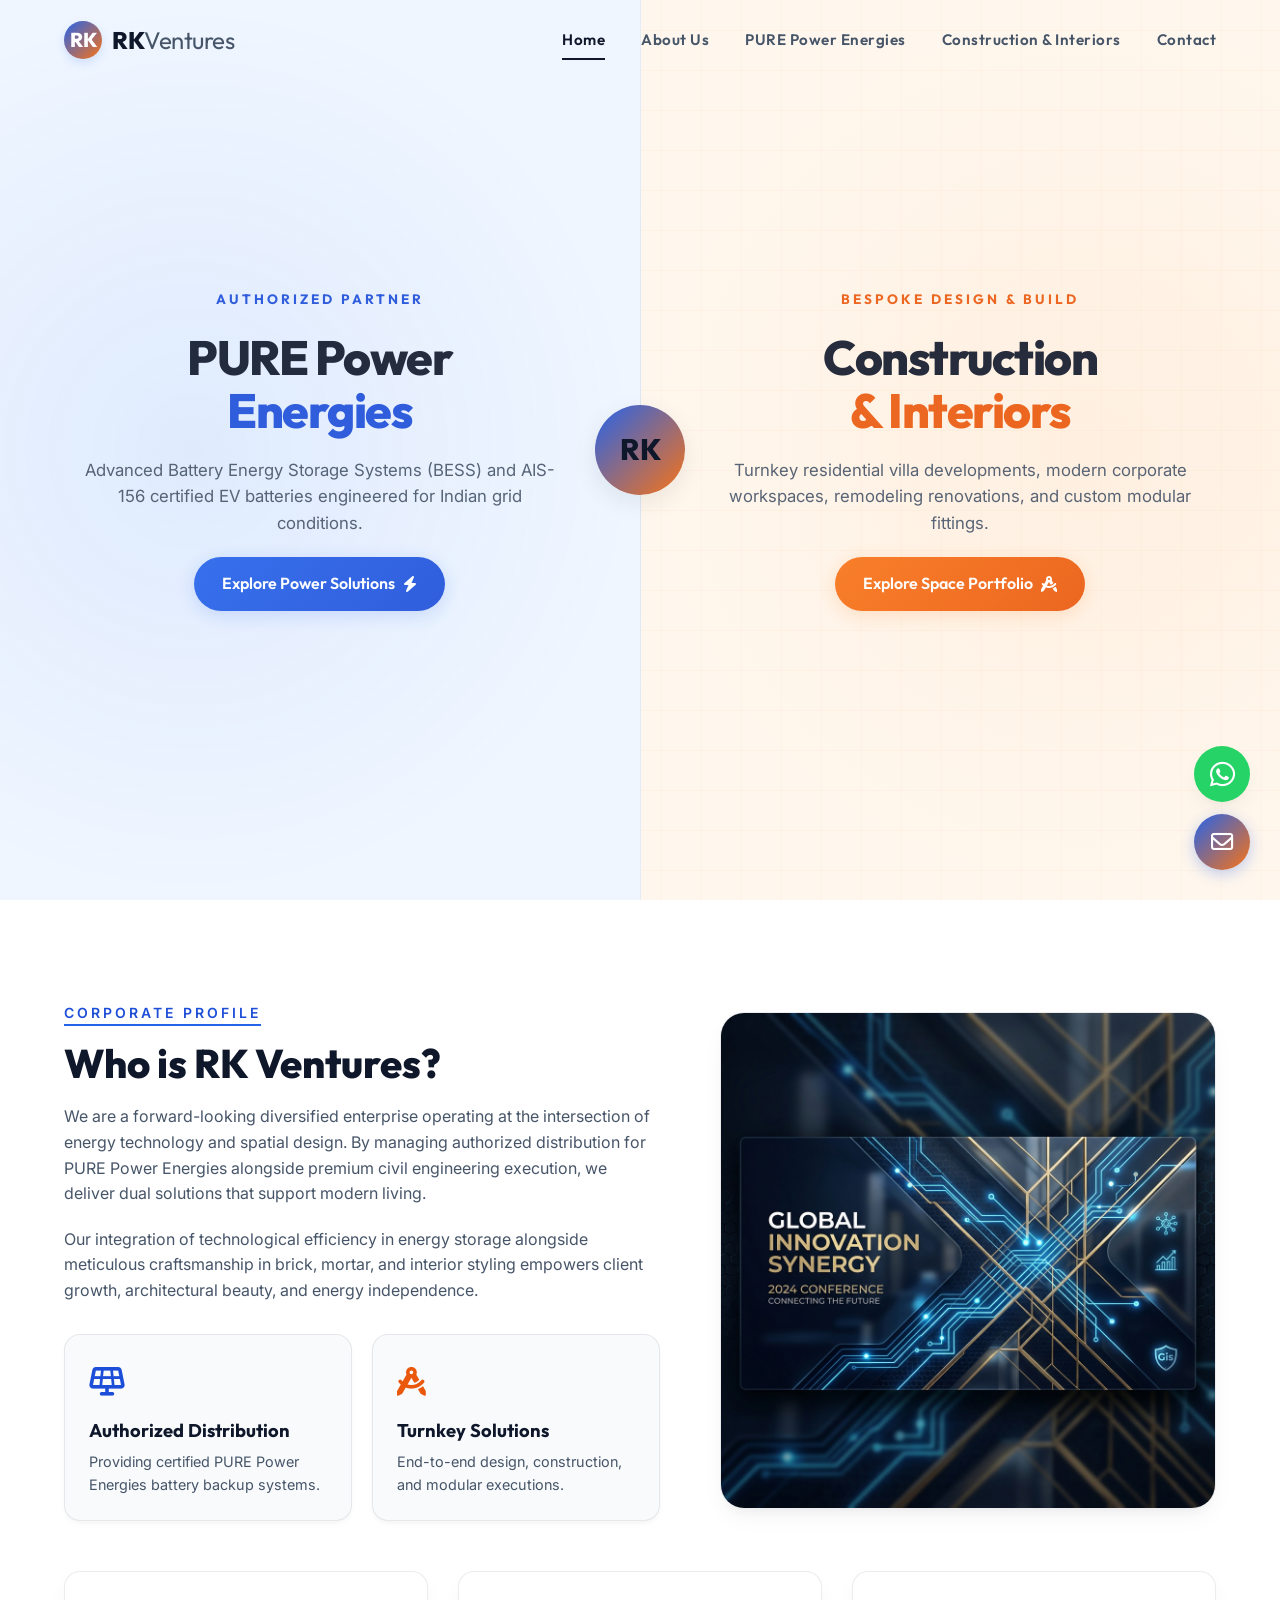
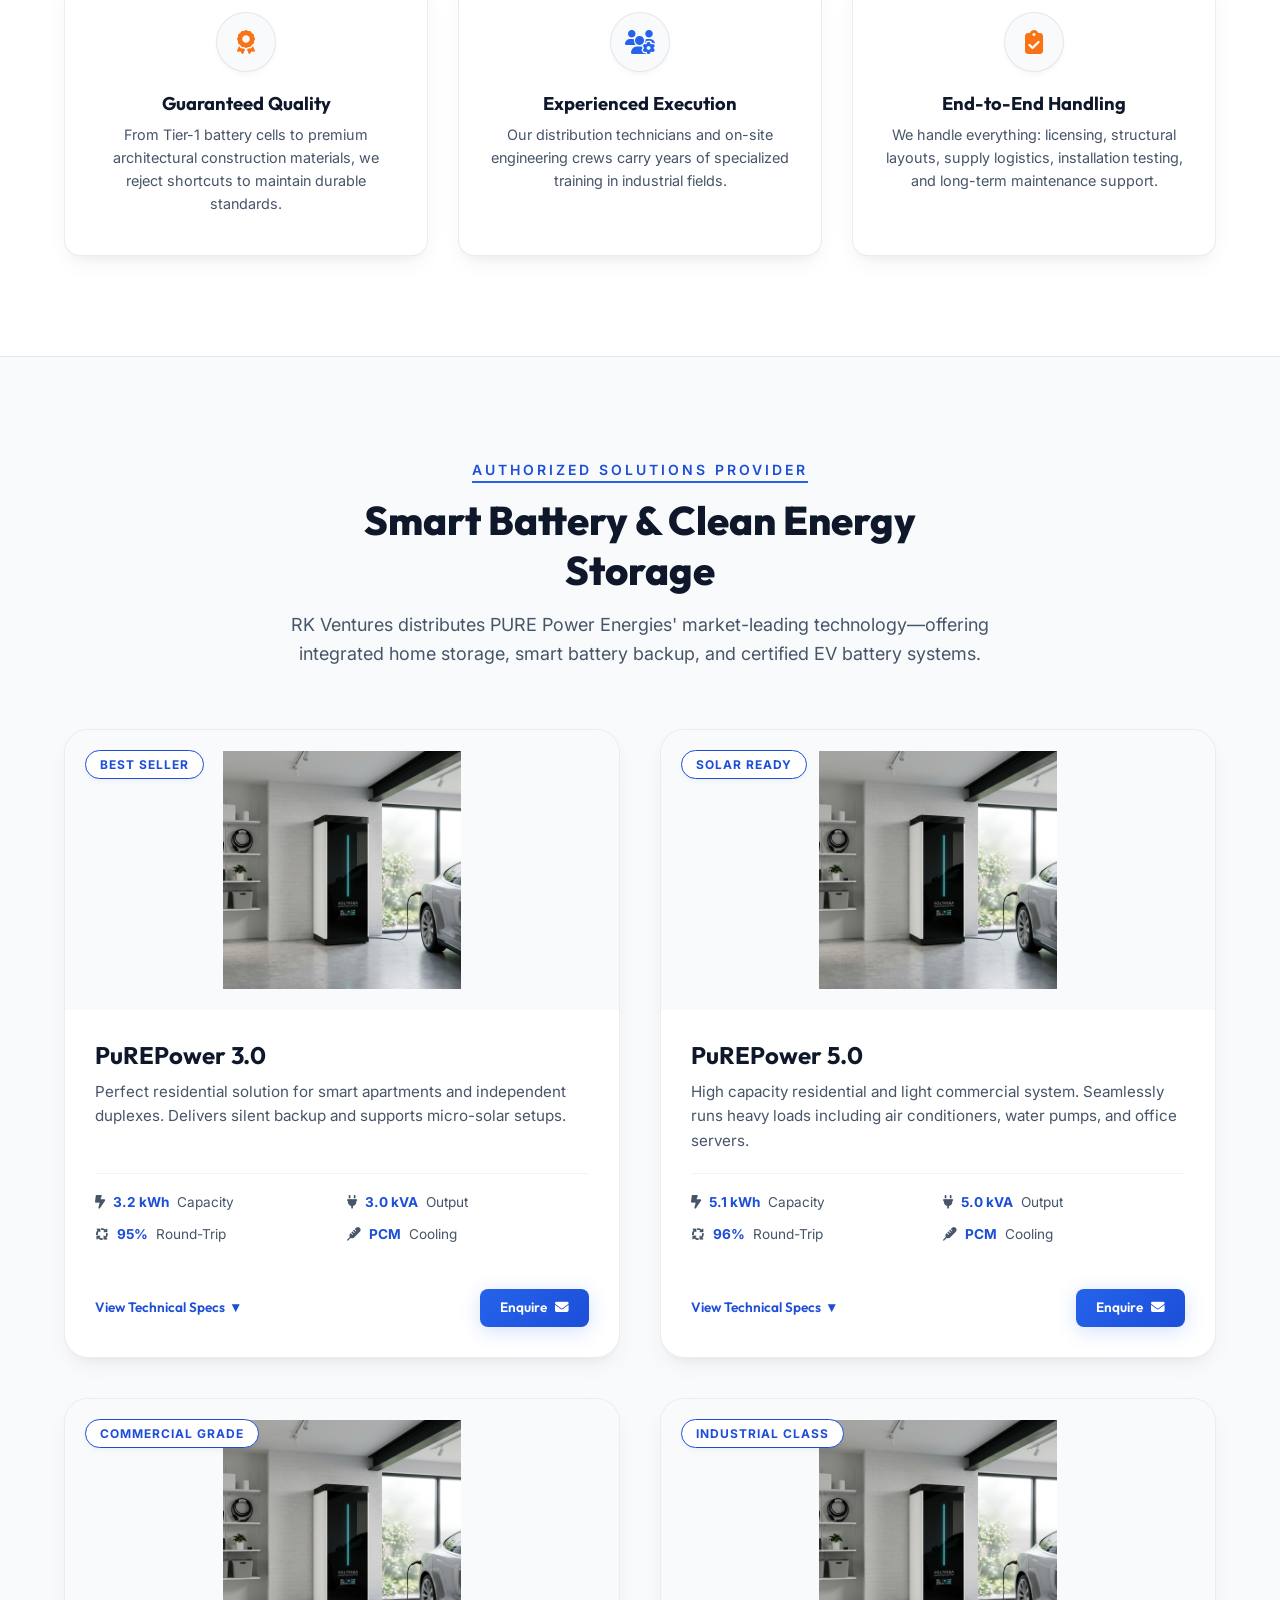
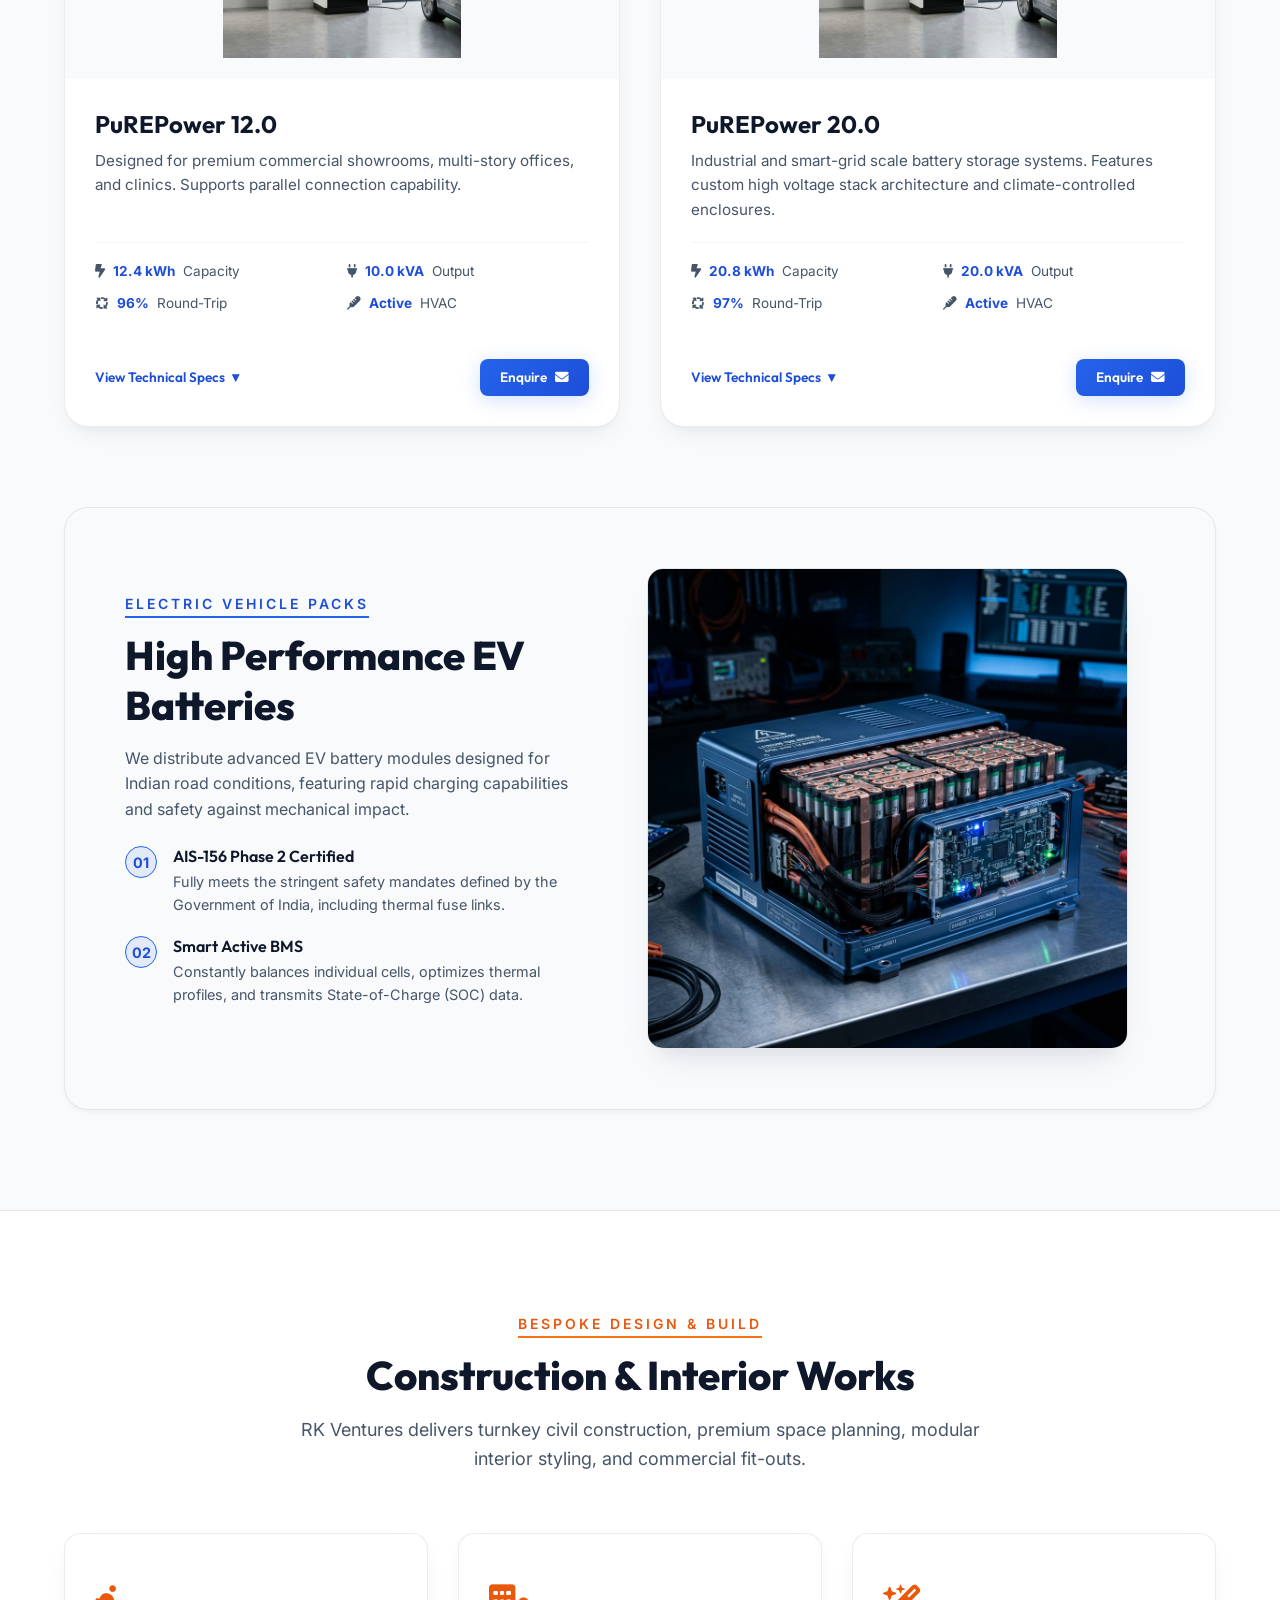
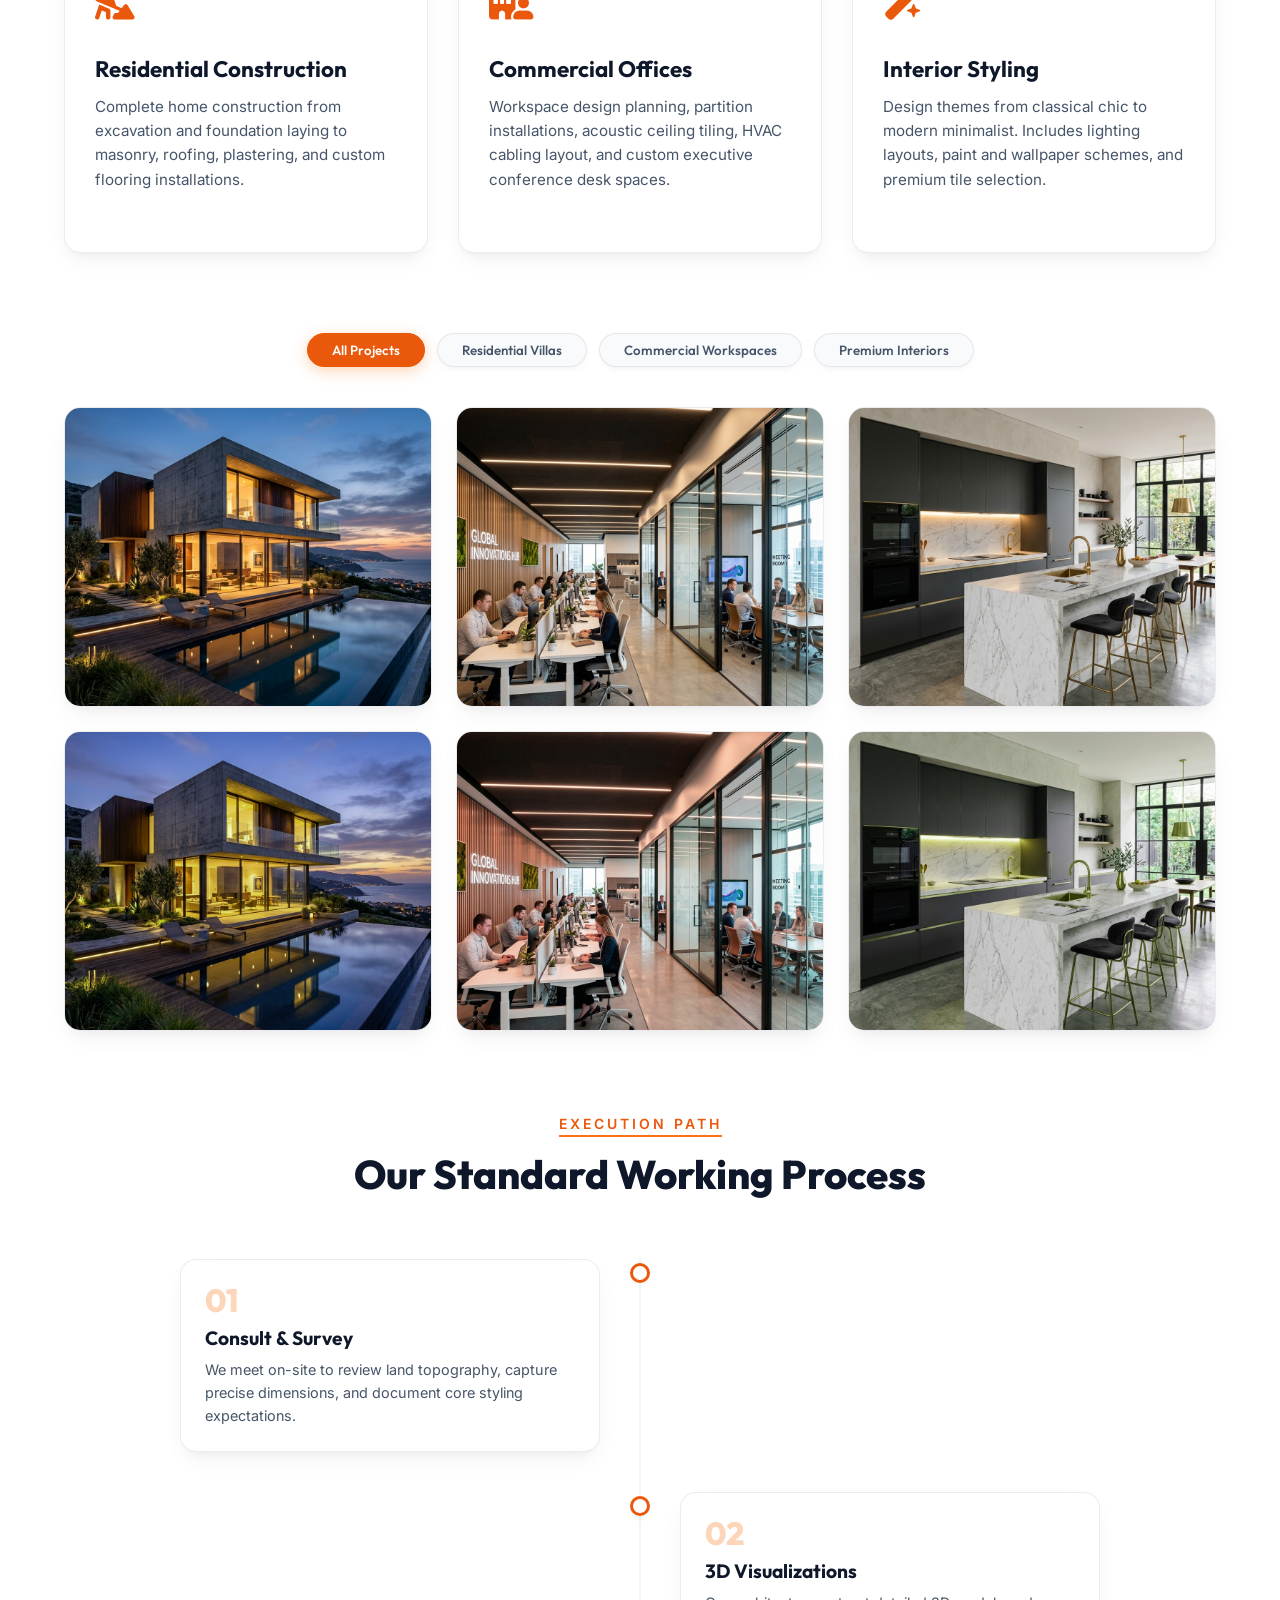
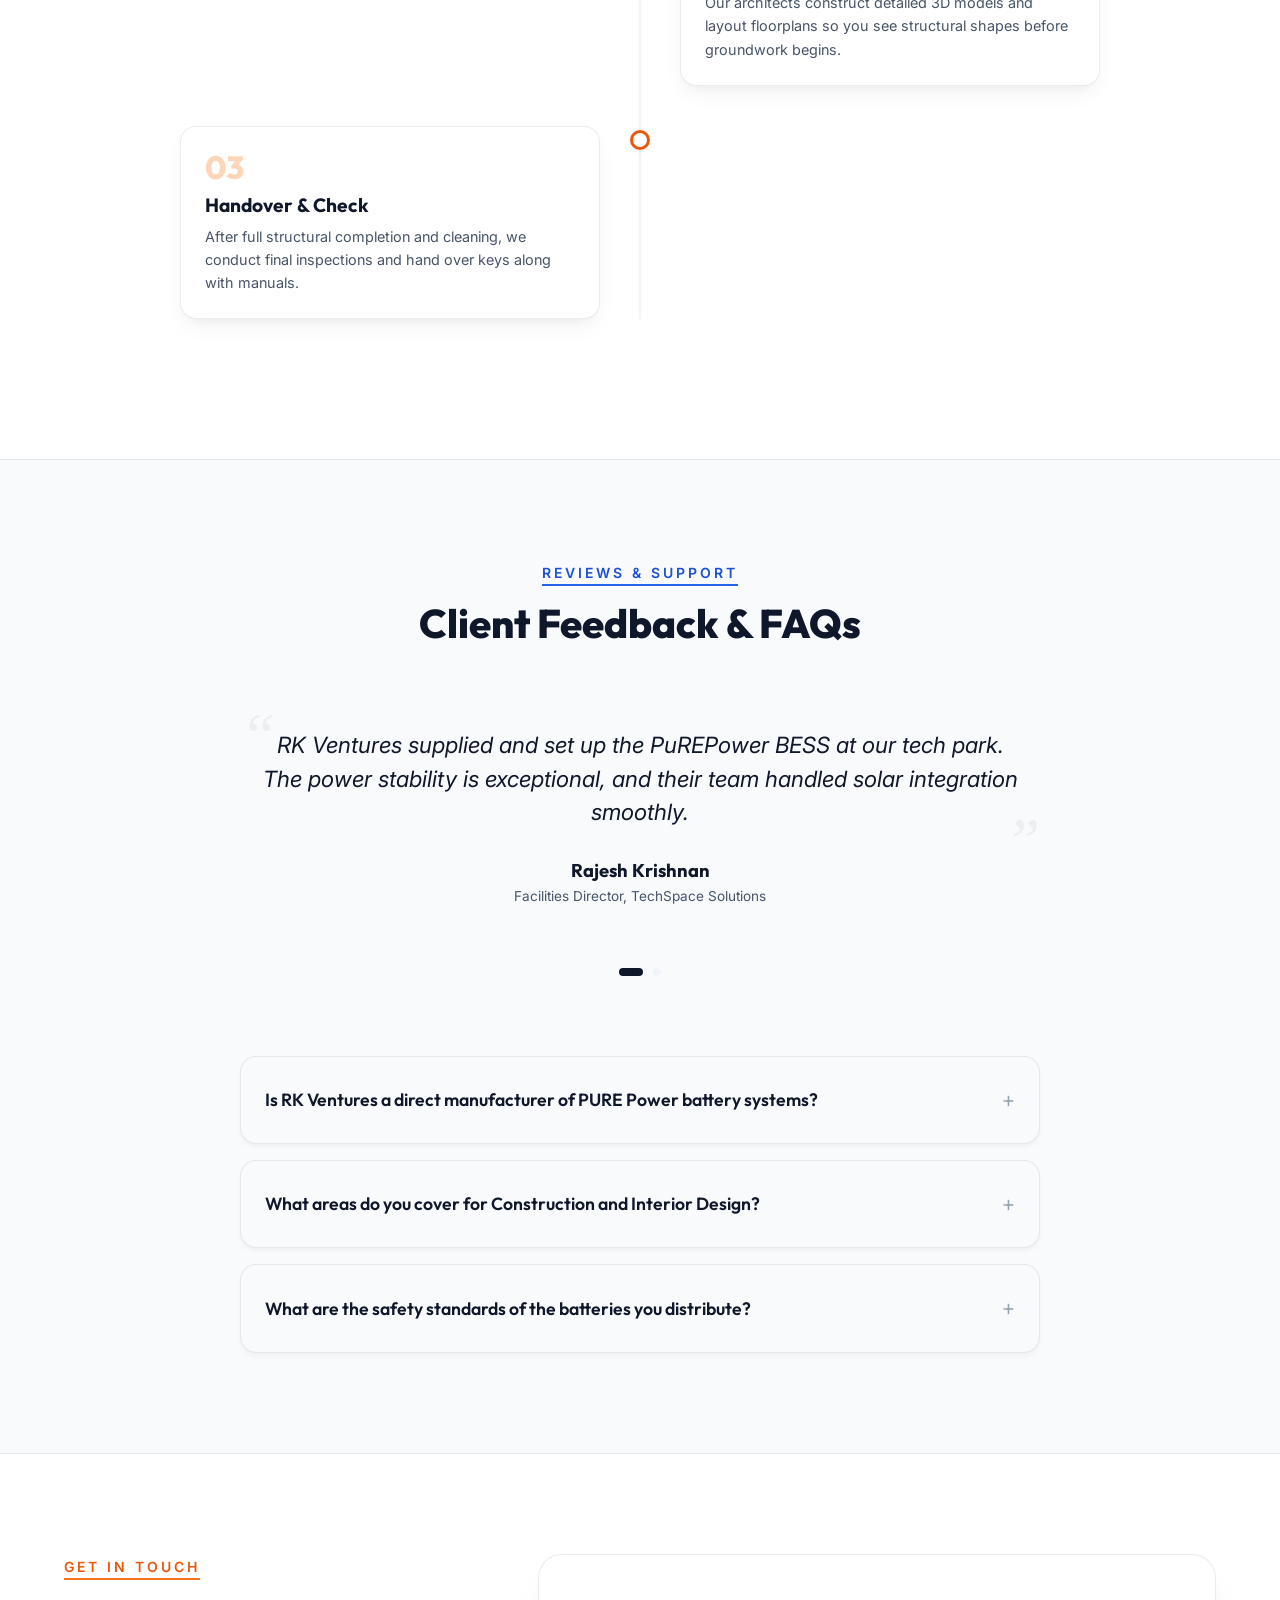
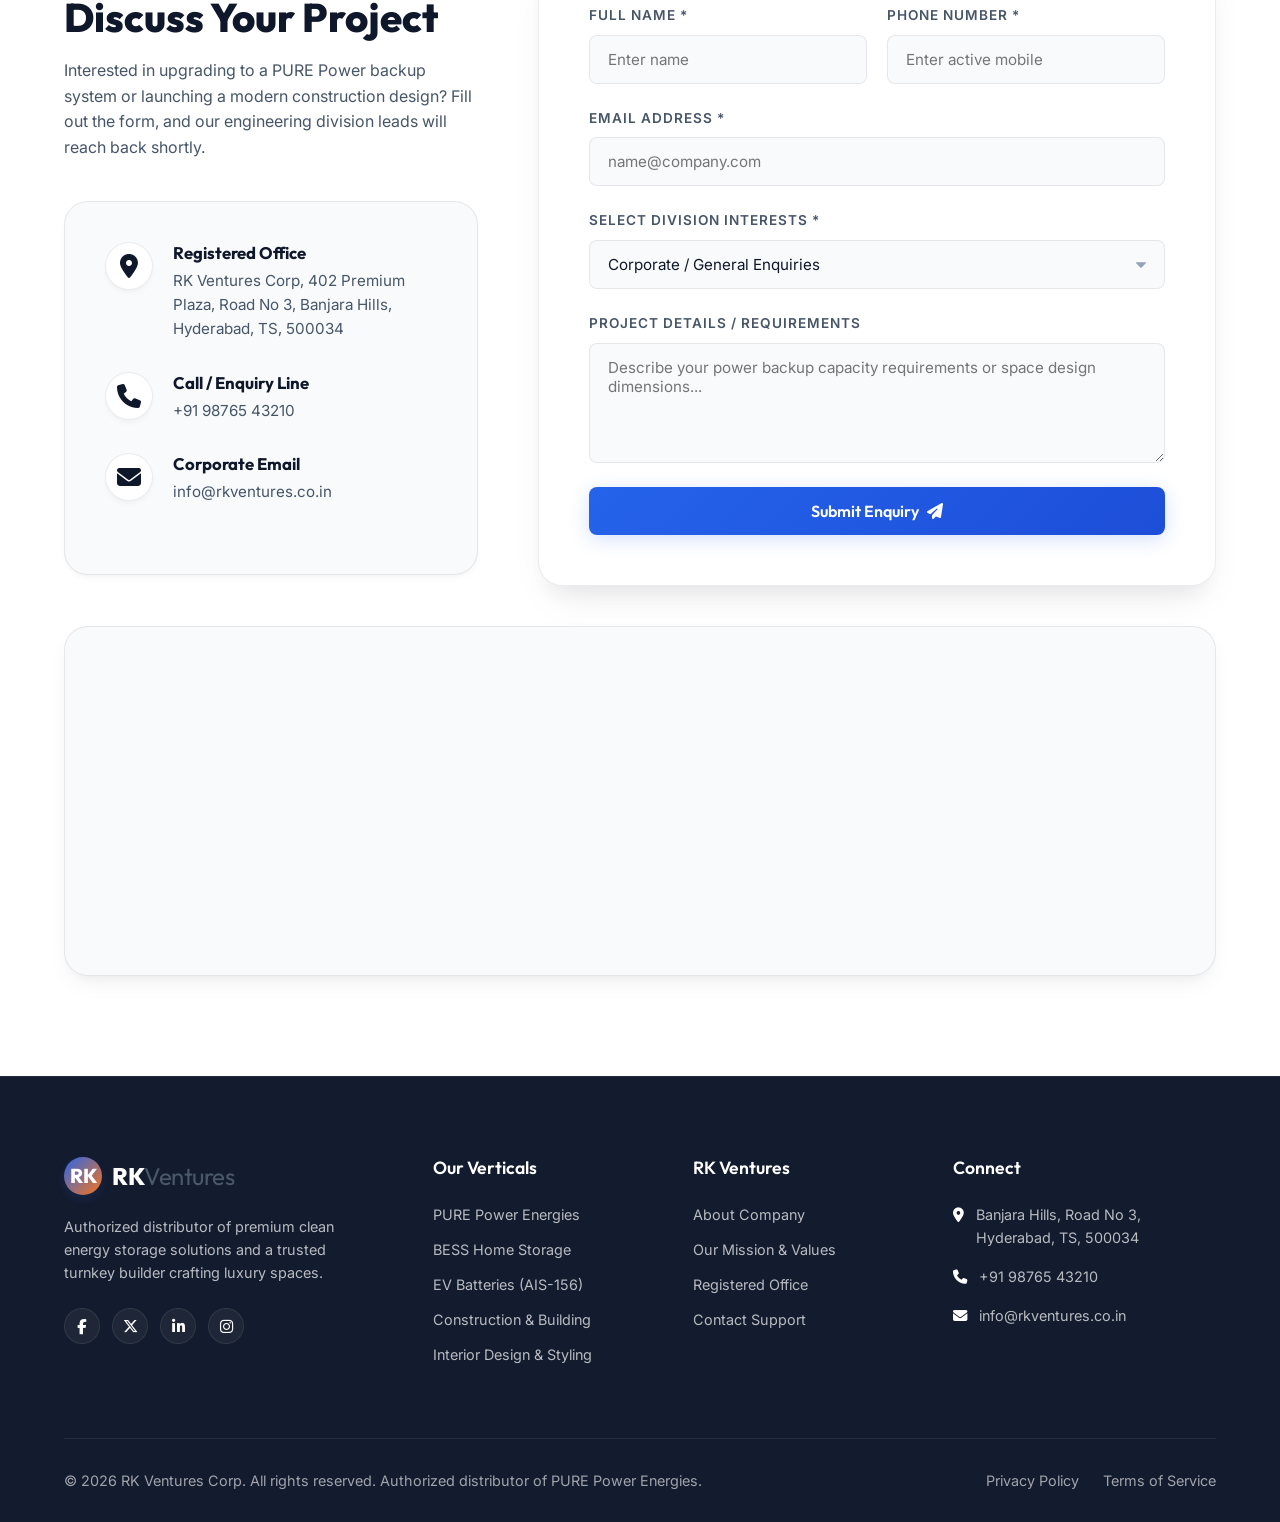
==== commit af98121c: "Complete and fully expand index.html with all BESS products and project portfolio items" ====
--- a/index.html
+++ b/index.html
@@ -188,6 +188,72 @@
             </div>
           </div>
         </div>
+
+        <!-- Product 3: PuREPower 12.0 -->
+        <div class="product-card reveal-left">
+          <div class="product-img-wrapper">
+            <span class="product-badge">Commercial Grade</span>
+            <img src="assets/pure_power_bess.png" alt="PuREPower 12.0" class="product-img">
+          </div>
+          <div class="product-info">
+            <h3 class="product-name">PuREPower 12.0</h3>
+            <p class="product-desc">Designed for premium commercial showrooms, multi-story offices, and clinics. Supports parallel connection capability.</p>
+            <div class="product-features-list">
+              <div class="product-feat-item"><i class="fa-solid fa-bolt-lightning"></i> <span>12.4 kWh</span> Capacity</div>
+              <div class="product-feat-item"><i class="fa-solid fa-plug"></i> <span>10.0 kVA</span> Output</div>
+              <div class="product-feat-item"><i class="fa-solid fa-arrows-spin"></i> <span>96%</span> Round-Trip</div>
+              <div class="product-feat-item"><i class="fa-solid fa-thermometer"></i> <span>Active</span> HVAC</div>
+            </div>
+
+            <table class="specs-table">
+              <tbody>
+                <tr><td>Chemistry</td><td>Lithium Iron Phosphate (LFP)</td></tr>
+                <tr><td>Nominal Voltage</td><td>102.4 V</td></tr>
+                <tr><td>Max Solar input</td><td>15.0 kWp</td></tr>
+                <tr><td>IP Rating</td><td>IP54 / C5 (Outdoor Ready)</td></tr>
+                <tr><td>Dimensions (mm)</td><td>1500 x 700 x 380</td></tr>
+              </tbody>
+            </table>
+
+            <div class="product-action" style="margin-top: 20px;">
+              <span class="product-spec-btn">View Technical Specs <span>▼</span></span>
+              <a href="#contact" class="btn btn-energy" style="padding: 8px 20px; font-size: 0.85rem; border-radius: var(--border-radius-sm);">Enquire <i class="fa-solid fa-envelope"></i></a>
+            </div>
+          </div>
+        </div>
+
+        <!-- Product 4: PuREPower 20.0 -->
+        <div class="product-card reveal-right">
+          <div class="product-img-wrapper">
+            <span class="product-badge">Industrial Class</span>
+            <img src="assets/pure_power_bess.png" alt="PuREPower 20.0" class="product-img">
+          </div>
+          <div class="product-info">
+            <h3 class="product-name">PuREPower 20.0</h3>
+            <p class="product-desc">Industrial and smart-grid scale battery storage systems. Features custom high voltage stack architecture and climate-controlled enclosures.</p>
+            <div class="product-features-list">
+              <div class="product-feat-item"><i class="fa-solid fa-bolt-lightning"></i> <span>20.8 kWh</span> Capacity</div>
+              <div class="product-feat-item"><i class="fa-solid fa-plug"></i> <span>20.0 kVA</span> Output</div>
+              <div class="product-feat-item"><i class="fa-solid fa-arrows-spin"></i> <span>97%</span> Round-Trip</div>
+              <div class="product-feat-item"><i class="fa-solid fa-thermometer"></i> <span>Active</span> HVAC</div>
+            </div>
+
+            <table class="specs-table">
+              <tbody>
+                <tr><td>Chemistry</td><td>Lithium Iron Phosphate (LFP)</td></tr>
+                <tr><td>Nominal Voltage</td><td>204.8 V</td></tr>
+                <tr><td>Max Solar input</td><td>25.0 kWp</td></tr>
+                <tr><td>IP Rating</td><td>IP55 (Full Outdoor Containerized)</td></tr>
+                <tr><td>Dimensions (mm)</td><td>1800 x 800 x 480</td></tr>
+              </tbody>
+            </table>
+
+            <div class="product-action" style="margin-top: 20px;">
+              <span class="product-spec-btn">View Technical Specs <span>▼</span></span>
+              <a href="#contact" class="btn btn-energy" style="padding: 8px 20px; font-size: 0.85rem; border-radius: var(--border-radius-sm);">Enquire <i class="fa-solid fa-envelope"></i></a>
+            </div>
+          </div>
+        </div>
       </div>
 
       <!-- EV Batteries Tech Highlight -->
@@ -285,6 +351,33 @@
             <div class="gallery-item-overlay">
               <span class="gallery-item-cat">Modular Interiors</span>
               <h4 class="gallery-item-title">Marble Modular Kitchen, Jubilee Hills</h4>
+            </div>
+          </div>
+
+          <!-- Item 4: Residential Fallback -->
+          <div class="gallery-item" data-category="residential">
+            <img src="assets/luxury_villa.png" alt="Luxury Modern Villa Design" class="gallery-item-img" style="filter: hue-rotate(15deg);">
+            <div class="gallery-item-overlay">
+              <span class="gallery-item-cat">Residential Villa</span>
+              <h4 class="gallery-item-title">Avenue Duplex, Gachibowli</h4>
+            </div>
+          </div>
+
+          <!-- Item 5: Commercial Fallback -->
+          <div class="gallery-item" data-category="commercial">
+            <img src="assets/commercial_office.png" alt="Creative Agency Office" class="gallery-item-img" style="filter: hue-rotate(-15deg);">
+            <div class="gallery-item-overlay">
+              <span class="gallery-item-cat">Commercial Fit-Out</span>
+              <h4 class="gallery-item-title">Creative Hub Workspace, Madhapur</h4>
+            </div>
+          </div>
+
+          <!-- Item 6: Interiors Fallback -->
+          <div class="gallery-item" data-category="interiors">
+            <img src="assets/modular_kitchen.png" alt="Bespoke Wardrobe & Kitchen" class="gallery-item-img" style="filter: hue-rotate(30deg);">
+            <div class="gallery-item-overlay">
+              <span class="gallery-item-cat">Modular Interiors</span>
+              <h4 class="gallery-item-title">Bespoke Wardrobes, Madhapur</h4>
             </div>
           </div>
         </div>
--- a/css/style.css
+++ b/css/style.css
@@ -1,28 +1,30 @@
 @import url('https://fonts.googleapis.com/css2?family=Inter:wght@300;400;500;600;700&family=Outfit:wght@300;400;500;600;700;800&display=swap');
 
 /* ==========================================
-   DESIGN SYSTEM VARIABLES (NAVY/TEAL/AMBER)
+   DESIGN SYSTEM VARIABLES (BRIGHT & VIBRANT)
    ========================================== */
 :root {
-  /* Colors */
-  --bg-primary: #0A1628;             /* Deep Navy */
-  --bg-secondary: #0f2038;           /* Lighter Navy for cards/panels */
-  --bg-accent: #162c4c;              /* Borders, hover backings */
-  --bg-dark: #060e1a;                /* Deepest Navy for overlays/footers */
+  /* Colors - Bright Base */
+  --bg-primary: #ffffff;             /* Pure White */
+  --bg-secondary: #f8fafc;           /* Light slate grey */
+  --bg-accent: #f1f5f9;              /* Light border / accents */
+  --bg-dark: #0f172a;                /* Charcoal navy for dark footer anchor */
   --bg-white: #ffffff;
   
-  --text-primary: #ffffff;           /* Crisp White */
-  --text-secondary: #9ec1e9;         /* Slate light-blue */
-  --text-muted: #6B7A99;             /* Slate grey-blue */
+  /* Text Colors - High Contrast */
+  --text-primary: #0f172a;           /* Deep Slate Charcoal */
+  --text-secondary: #475569;         /* Medium Slate */
+  --text-muted: #94a3b8;             /* Cool Grey */
+  --text-light: #f8fafc;             /* Light text for dark panels (footer) */
   
-  /* Brand Accents */
-  --color-energy: #00D4B4;           /* Electric Teal */
-  --color-energy-rgb: 0, 212, 180;
-  --color-energy-dark: #00b89b;
+  /* Brand Accents - Vibrant & Bright */
+  --color-energy: #2563eb;           /* Vibrant Royal Blue */
+  --color-energy-rgb: 37, 99, 235;
+  --color-energy-dark: #1d4ed8;
   
-  --color-construction: #F5A623;     /* Warm Amber */
-  --color-construction-rgb: 245, 166, 35;
-  --color-construction-dark: #d98c11;
+  --color-construction: #f97316;     /* Vibrant Coral Orange */
+  --color-construction-rgb: 249, 115, 22;
+  --color-construction-dark: #ea580c;
   
   --color-success: #10b981;
   --color-error: #ef4444;
@@ -33,14 +35,14 @@
   --border-radius-lg: 24px;
   --border-radius-full: 9999px;
   
-  --shadow-sm: 0 4px 10px rgba(6, 14, 26, 0.2);
-  --shadow-md: 0 10px 30px rgba(6, 14, 26, 0.4);
-  --shadow-lg: 0 20px 50px rgba(6, 14, 26, 0.6);
+  --shadow-sm: 0 4px 6px -1px rgba(15, 23, 42, 0.03), 0 2px 4px -1px rgba(15, 23, 42, 0.02);
+  --shadow-md: 0 10px 25px -5px rgba(15, 23, 42, 0.06), 0 8px 10px -6px rgba(15, 23, 42, 0.04);
+  --shadow-lg: 0 20px 40px -15px rgba(15, 23, 42, 0.1), 0 15px 20px -10px rgba(15, 23, 42, 0.05);
   
-  /* Glassmorphism */
-  --glass-bg: rgba(15, 32, 56, 0.75);
-  --glass-border: rgba(255, 255, 255, 0.08);
-  --glass-shadow: 0 8px 32px 0 rgba(6, 14, 26, 0.3);
+  /* Glassmorphism - Bright */
+  --glass-bg: rgba(255, 255, 255, 0.85);
+  --glass-border: rgba(15, 23, 42, 0.08);
+  --glass-shadow: 0 8px 32px 0 rgba(15, 23, 42, 0.03);
   
   --transition-smooth: all 0.5s cubic-bezier(0.16, 1, 0.3, 1);
   --transition-fast: all 0.2s ease;
@@ -102,13 +104,13 @@
 }
 
 ::-webkit-scrollbar-track {
-  background: var(--bg-primary);
+  background: var(--bg-secondary);
 }
 
 ::-webkit-scrollbar-thumb {
   background: var(--bg-accent);
   border-radius: var(--border-radius-full);
-  border: 2px solid var(--bg-primary);
+  border: 2px solid var(--bg-secondary);
 }
 
 ::-webkit-scrollbar-thumb:hover {
@@ -151,6 +153,7 @@
   font-size: 2.5rem;
   font-weight: 800;
   margin-bottom: 16px;
+  color: var(--text-primary);
 }
 
 .section-desc {
@@ -160,12 +163,12 @@
 
 /* Badge System */
 .badge-energy {
-  color: var(--color-energy);
+  color: var(--color-energy-dark);
   border-bottom: 2px solid var(--color-energy);
 }
 
 .badge-construction {
-  color: var(--color-construction);
+  color: var(--color-construction-dark);
   border-bottom: 2px solid var(--color-construction);
 }
 
@@ -191,23 +194,23 @@
 .btn-energy {
   background: linear-gradient(135deg, var(--color-energy), var(--color-energy-dark));
   color: var(--bg-primary);
-  box-shadow: 0 4px 20px rgba(0, 212, 180, 0.25);
+  box-shadow: 0 4px 20px rgba(37, 99, 235, 0.2);
 }
 
 .btn-energy:hover {
   transform: translateY(-3px);
-  box-shadow: 0 8px 25px rgba(0, 212, 180, 0.4);
+  box-shadow: 0 8px 25px rgba(37, 99, 235, 0.35);
 }
 
 .btn-energy-outline {
   background: transparent;
-  color: var(--color-energy);
+  color: var(--color-energy-dark);
   border: 2px solid var(--color-energy);
 }
 
 .btn-energy-outline:hover {
-  background: rgba(0, 212, 180, 0.05);
-  box-shadow: 0 0 15px rgba(0, 212, 180, 0.15);
+  background: rgba(37, 99, 235, 0.05);
+  box-shadow: 0 0 15px rgba(37, 99, 235, 0.1);
   transform: translateY(-2px);
 }
 
@@ -215,23 +218,23 @@
 .btn-construction {
   background: linear-gradient(135deg, var(--color-construction), var(--color-construction-dark));
   color: var(--bg-primary);
-  box-shadow: 0 4px 20px rgba(245, 166, 35, 0.25);
+  box-shadow: 0 4px 20px rgba(249, 115, 22, 0.2);
 }
 
 .btn-construction:hover {
   transform: translateY(-3px);
-  box-shadow: 0 8px 25px rgba(245, 166, 35, 0.4);
+  box-shadow: 0 8px 25px rgba(249, 115, 22, 0.35);
 }
 
 .btn-construction-outline {
   background: transparent;
-  color: var(--color-construction);
+  color: var(--color-construction-dark);
   border: 2px solid var(--color-construction);
 }
 
 .btn-construction-outline:hover {
-  background: rgba(245, 166, 35, 0.05);
-  box-shadow: 0 0 15px rgba(245, 166, 35, 0.15);
+  background: rgba(249, 115, 22, 0.05);
+  box-shadow: 0 0 15px rgba(249, 115, 22, 0.1);
   transform: translateY(-2px);
 }
 
@@ -292,9 +295,10 @@
   align-items: center;
   justify-content: center;
   font-weight: 800;
-  color: var(--bg-primary);
+  color: var(--bg-white);
   font-family: 'Outfit', sans-serif;
   font-size: 1.25rem;
+  box-shadow: 0 4px 10px rgba(37, 99, 235, 0.15);
 }
 
 .logo-text {
@@ -319,7 +323,7 @@
 .nav-link {
   font-family: 'Outfit', sans-serif;
   font-size: 0.95rem;
-  font-weight: 500;
+  font-weight: 600;
   letter-spacing: 0.5px;
   position: relative;
   padding: 8px 0;
@@ -345,6 +349,20 @@
   width: 100%;
 }
 
+.nav-link-energy:hover, .nav-link-energy.active {
+  color: var(--color-energy-dark);
+}
+.nav-link-energy::after {
+  background: var(--color-energy-dark);
+}
+
+.nav-link-construction:hover, .nav-link-construction.active {
+  color: var(--color-construction-dark);
+}
+.nav-link-construction::after {
+  background: var(--color-construction-dark);
+}
+
 .hamburger {
   display: none;
   cursor: pointer;
@@ -364,7 +382,7 @@
 }
 
 /* ==========================================
-   SIGNATURE SPLIT-WORLD HERO
+   SIGNATURE SPLIT-WORLD HERO (BRIGHT THEME)
    ========================================== */
 .hero-split {
   display: flex;
@@ -404,10 +422,10 @@
   flex: 0.75;
 }
 
-/* Left panel (PURE Power Energies - Teal theme) */
+/* Left panel (PURE Power Energies - Teal/Blue theme on bright ice-blue background) */
 .hero-split-left {
-  background: radial-gradient(circle at 30% 50%, rgba(0, 212, 180, 0.08) 0%, rgba(10, 22, 40, 0) 70%), var(--bg-primary);
-  border-right: 1px solid rgba(255, 255, 255, 0.03);
+  background: radial-gradient(circle at 30% 50%, rgba(37, 99, 235, 0.08) 0%, rgba(239, 246, 255, 0) 70%), #eff6ff;
+  border-right: 1px solid rgba(15, 23, 42, 0.04);
 }
 
 #circuitCanvas {
@@ -418,15 +436,15 @@
   height: 100%;
   pointer-events: none;
   z-index: 0;
-  opacity: 0.7;
-}
-
-/* Right panel (Construction & Interiors - Amber blueprint) */
+  opacity: 0.85;
+}
+
+/* Right panel (Construction & Interiors - Coral orange blueprint on bright peach background) */
 .hero-split-right {
-  background-color: #0b182b;
+  background-color: #fff7ed;
   background-image: 
-    linear-gradient(rgba(245, 166, 35, 0.03) 1px, transparent 1px),
-    linear-gradient(90deg, rgba(245, 166, 35, 0.03) 1px, transparent 1px);
+    linear-gradient(rgba(249, 115, 22, 0.04) 1px, transparent 1px),
+    linear-gradient(90deg, rgba(249, 115, 22, 0.04) 1px, transparent 1px);
   background-size: 40px 40px;
   background-position: center center;
 }
@@ -438,7 +456,7 @@
   left: 0;
   width: 100%;
   height: 100%;
-  background: radial-gradient(circle at 70% 50%, rgba(245, 166, 35, 0.06) 0%, rgba(10, 22, 40, 0) 70%);
+  background: radial-gradient(circle at 70% 50%, rgba(249, 115, 22, 0.06) 0%, rgba(255, 247, 237, 0) 70%);
   pointer-events: none;
   z-index: 0;
 }
@@ -456,7 +474,7 @@
 }
 
 .hero-split-panel:not(:hover) .hero-panel-content {
-  opacity: 0.85;
+  opacity: 0.9;
 }
 
 .hero-split-panel:hover .hero-panel-content {
@@ -472,11 +490,11 @@
 }
 
 .hero-tag-energy {
-  color: var(--color-energy);
+  color: var(--color-energy-dark);
 }
 
 .hero-tag-construction {
-  color: var(--color-construction);
+  color: var(--color-construction-dark);
 }
 
 .hero-panel-title {
@@ -484,6 +502,7 @@
   font-weight: 800;
   line-height: 1.1;
   letter-spacing: -1.5px;
+  color: var(--text-primary);
 }
 
 .hero-panel-desc {
@@ -500,28 +519,40 @@
   width: 90px;
   height: 90px;
   border-radius: 50%;
-  background: linear-gradient(135deg, var(--color-energy), var(--color-construction));
+  background: var(--bg-primary);
   display: flex;
   align-items: center;
   justify-content: center;
-  color: var(--bg-primary);
+  color: var(--text-primary);
   font-family: 'Outfit', sans-serif;
   font-weight: 800;
   font-size: 1.85rem;
   z-index: 10;
   border: 4px solid var(--bg-primary);
-  box-shadow: 0 0 25px rgba(0, 212, 180, 0.35);
+  box-shadow: 0 8px 24px rgba(15, 23, 42, 0.08);
   pointer-events: none;
   transition: var(--transition-smooth);
 }
 
+.hero-brand-center::after {
+  content: '';
+  position: absolute;
+  top: -4px;
+  left: -4px;
+  right: -4px;
+  bottom: -4px;
+  border-radius: 50%;
+  background: linear-gradient(135deg, var(--color-energy), var(--color-construction));
+  z-index: -1;
+}
+
 .hero-split.hover-left .hero-brand-center {
-  box-shadow: 0 0 35px rgba(0, 212, 180, 0.6);
+  box-shadow: 0 0 30px rgba(37, 99, 235, 0.25);
   transform: translate(-50%, -50%) scale(1.05);
 }
 
 .hero-split.hover-right .hero-brand-center {
-  box-shadow: 0 0 35px rgba(245, 166, 35, 0.6);
+  box-shadow: 0 0 30px rgba(249, 115, 22, 0.25);
   transform: translate(-50%, -50%) scale(1.05);
 }
 
@@ -548,11 +579,13 @@
   border: 1px solid var(--glass-border);
   border-radius: var(--border-radius-md);
   transition: var(--transition-smooth);
+  box-shadow: var(--shadow-sm);
 }
 
 .about-feat-card:hover {
-  background-color: var(--bg-accent);
+  background-color: var(--bg-primary);
   transform: translateY(-4px);
+  box-shadow: var(--shadow-md);
 }
 
 .about-feat-icon {
@@ -561,16 +594,17 @@
 }
 
 .about-feat-energy .about-feat-icon {
-  color: var(--color-energy);
+  color: var(--color-energy-dark);
 }
 
 .about-feat-construction .about-feat-icon {
-  color: var(--color-construction);
+  color: var(--color-construction-dark);
 }
 
 .about-feat-title {
   font-size: 1.15rem;
   margin-bottom: 8px;
+  color: var(--text-primary);
 }
 
 .about-feat-desc {
@@ -588,35 +622,38 @@
 .value-card {
   padding: 40px 30px;
   border-radius: var(--border-radius-md);
-  background-color: var(--bg-secondary);
+  background-color: var(--bg-primary);
   border: 1px solid var(--glass-border);
   text-align: center;
   transition: var(--transition-smooth);
+  box-shadow: var(--shadow-md);
 }
 
 .value-card:hover {
   transform: translateY(-6px);
-  border-color: rgba(255, 255, 255, 0.15);
+  border-color: var(--text-muted);
+  box-shadow: var(--shadow-lg);
 }
 
 .value-icon {
   width: 60px;
   height: 60px;
   border-radius: 50%;
-  background: var(--bg-accent);
+  background: var(--bg-secondary);
   display: flex;
   align-items: center;
   justify-content: center;
   font-size: 1.5rem;
   margin: 0 auto 20px auto;
   border: 1px solid var(--glass-border);
+  box-shadow: var(--shadow-sm);
 }
 
 /* ==========================================
-   PURE POWER ENERGIES (TEAL THEME)
+   PURE POWER ENERGIES (TEAL/BLUE THEME)
    ========================================== */
 .energy-accent-text {
-  color: var(--color-energy);
+  color: var(--color-energy-dark);
 }
 
 .product-grid {
@@ -627,26 +664,27 @@
 }
 
 .product-card {
-  background-color: var(--bg-secondary);
+  background-color: var(--bg-primary);
   border: 1px solid var(--glass-border);
   border-radius: var(--border-radius-lg);
   overflow: hidden;
   transition: var(--transition-smooth);
   display: flex;
   flex-direction: column;
+  box-shadow: var(--shadow-md);
 }
 
 .product-card:hover {
   transform: translateY(-8px);
-  border-color: rgba(0, 212, 180, 0.35);
-  box-shadow: 0 15px 35px rgba(0, 212, 180, 0.1);
+  border-color: var(--color-energy);
+  box-shadow: 0 15px 35px rgba(37, 99, 235, 0.08);
 }
 
 .product-img-wrapper {
   position: relative;
   height: 280px;
   overflow: hidden;
-  background-color: #0c1828;
+  background-color: var(--bg-secondary);
   display: flex;
   align-items: center;
   justify-content: center;
@@ -667,14 +705,15 @@
   top: 20px;
   left: 20px;
   background: var(--bg-primary);
-  border: 1px solid var(--color-energy);
-  color: var(--color-energy);
+  border: 1.5px solid var(--color-energy-dark);
+  color: var(--color-energy-dark);
   padding: 4px 14px;
   border-radius: var(--border-radius-full);
   font-size: 0.75rem;
   font-weight: 700;
   letter-spacing: 1px;
   text-transform: uppercase;
+  box-shadow: var(--shadow-sm);
 }
 
 .product-info {
@@ -688,6 +727,7 @@
   font-size: 1.5rem;
   font-weight: 700;
   margin-bottom: 10px;
+  color: var(--text-primary);
 }
 
 .product-desc {
@@ -702,20 +742,20 @@
   grid-template-columns: 1fr 1fr;
   gap: 10px;
   margin-bottom: 24px;
-  border-top: 1px solid var(--glass-border);
+  border-top: 1px solid var(--bg-accent);
   padding-top: 18px;
 }
 
 .product-feat-item {
   font-size: 0.85rem;
-  color: var(--text-primary);
+  color: var(--text-secondary);
   display: flex;
   align-items: center;
   gap: 8px;
 }
 
 .product-feat-item span {
-  color: var(--color-energy);
+  color: var(--color-energy-dark);
   font-weight: bold;
 }
 
@@ -728,7 +768,7 @@
 .product-spec-btn {
   font-size: 0.85rem;
   font-family: 'Outfit', sans-serif;
-  color: var(--color-energy);
+  color: var(--color-energy-dark);
   font-weight: 600;
   cursor: pointer;
   display: inline-flex;
@@ -753,7 +793,7 @@
 }
 
 .specs-table tr {
-  border-bottom: 1px solid var(--glass-border);
+  border-bottom: 1px solid var(--bg-accent);
 }
 
 .specs-table td {
@@ -777,6 +817,7 @@
   border-radius: var(--border-radius-lg);
   padding: 60px;
   margin-top: 60px;
+  box-shadow: var(--shadow-sm);
 }
 
 .tech-grid {
@@ -800,9 +841,9 @@
   width: 32px;
   height: 32px;
   border-radius: 50%;
-  background-color: rgba(0, 212, 180, 0.1);
-  border: 1px solid var(--color-energy);
-  color: var(--color-energy);
+  background-color: rgba(37, 99, 235, 0.1);
+  border: 1.5px solid var(--color-energy);
+  color: var(--color-energy-dark);
   display: flex;
   align-items: center;
   justify-content: center;
@@ -814,6 +855,7 @@
 .tech-bullet-title {
   font-weight: 600;
   margin-bottom: 4px;
+  color: var(--text-primary);
 }
 
 .tech-bullet-text {
@@ -822,10 +864,10 @@
 }
 
 /* ==========================================
-   CONSTRUCTION & INTERIORS (AMBER THEME)
+   CONSTRUCTION & INTERIORS (AMBER/ORANGE THEME)
    ========================================== */
 .construction-accent-text {
-  color: var(--color-construction);
+  color: var(--color-construction-dark);
 }
 
 .services-grid {
@@ -836,28 +878,30 @@
 }
 
 .service-card {
-  background-color: var(--bg-secondary);
+  background-color: var(--bg-primary);
   border: 1px solid var(--glass-border);
   border-radius: var(--border-radius-md);
   padding: 40px 30px;
   transition: var(--transition-smooth);
+  box-shadow: var(--shadow-md);
 }
 
 .service-card:hover {
   transform: translateY(-8px);
-  border-color: rgba(245, 166, 35, 0.35);
-  box-shadow: 0 15px 35px rgba(245, 166, 35, 0.1);
+  border-color: var(--color-construction);
+  box-shadow: 0 15px 35px rgba(249, 115, 22, 0.08);
 }
 
 .service-icon {
   font-size: 2.2rem;
-  color: var(--color-construction);
+  color: var(--color-construction-dark);
   margin-bottom: 24px;
 }
 
 .service-title {
   font-size: 1.4rem;
   margin-bottom: 12px;
+  color: var(--text-primary);
 }
 
 .service-desc {
@@ -869,6 +913,7 @@
 .service-features {
   list-style: none;
   font-size: 0.85rem;
+  color: var(--text-secondary);
 }
 
 .service-features li {
@@ -880,7 +925,7 @@
 
 .service-features li::before {
   content: '✓';
-  color: var(--color-construction);
+  color: var(--color-construction-dark);
   font-weight: bold;
 }
 
@@ -898,10 +943,11 @@
   color: var(--text-secondary);
   padding: 8px 24px;
   font-family: 'Outfit', sans-serif;
-  font-weight: 500;
+  font-weight: 550;
   border-radius: var(--border-radius-full);
   cursor: pointer;
   transition: var(--transition-fast);
+  box-shadow: var(--shadow-sm);
 }
 
 .filter-btn:hover {
@@ -910,10 +956,10 @@
 }
 
 .filter-btn.active {
-  background: var(--color-construction);
-  color: var(--bg-primary);
-  border-color: var(--color-construction);
-  box-shadow: 0 4px 15px rgba(245, 166, 35, 0.2);
+  background: var(--color-construction-dark);
+  color: var(--bg-white);
+  border-color: var(--color-construction-dark);
+  box-shadow: 0 4px 15px rgba(249, 115, 22, 0.3);
 }
 
 .gallery-grid {
@@ -929,6 +975,7 @@
   overflow: hidden;
   border: 1px solid var(--glass-border);
   cursor: pointer;
+  box-shadow: var(--shadow-md);
 }
 
 .gallery-item-img {
@@ -944,7 +991,7 @@
   left: 0;
   width: 100%;
   height: 100%;
-  background: linear-gradient(0deg, rgba(10, 22, 40, 0.95) 0%, rgba(10, 22, 40, 0.3) 80%);
+  background: linear-gradient(0deg, rgba(15, 23, 42, 0.9) 0%, rgba(15, 23, 42, 0.2) 80%);
   display: flex;
   flex-direction: column;
   justify-content: flex-end;
@@ -973,6 +1020,7 @@
 .gallery-item-title {
   font-size: 1.15rem;
   font-weight: 700;
+  color: var(--bg-white);
 }
 
 /* Operational Process Timeline */
@@ -989,7 +1037,7 @@
   top: 0;
   bottom: 0;
   width: 2px;
-  background-color: var(--glass-border);
+  background-color: var(--bg-accent);
   transform: translateX(-50%);
 }
 
@@ -1015,9 +1063,10 @@
   width: 20px;
   height: 20px;
   border-radius: 50%;
-  background-color: var(--bg-secondary);
-  border: 3px solid var(--color-construction);
+  background-color: var(--bg-primary);
+  border: 3px solid var(--color-construction-dark);
   z-index: 5;
+  box-shadow: var(--shadow-sm);
 }
 
 .timeline-step:nth-child(odd) .timeline-marker {
@@ -1029,19 +1078,20 @@
 }
 
 .timeline-step-card {
-  background-color: var(--bg-secondary);
+  background-color: var(--bg-primary);
   border: 1px solid var(--glass-border);
   border-radius: var(--border-radius-md);
   padding: 24px;
   display: inline-block;
   text-align: left;
+  box-shadow: var(--shadow-md);
 }
 
 .timeline-num {
   font-family: 'Outfit', sans-serif;
   font-size: 2rem;
   font-weight: 800;
-  color: rgba(245, 166, 35, 0.2);
+  color: rgba(249, 115, 22, 0.3);
   line-height: 1;
   margin-bottom: 10px;
 }
@@ -1049,6 +1099,7 @@
 .timeline-title {
   font-size: 1.2rem;
   margin-bottom: 8px;
+  color: var(--text-primary);
 }
 
 .timeline-text {
@@ -1095,7 +1146,7 @@
 
 .testimonial-quote::before, .testimonial-quote::after {
   font-size: 4rem;
-  color: rgba(255,255,255,0.03);
+  color: rgba(15, 23, 42, 0.05);
   font-family: serif;
   position: absolute;
 }
@@ -1117,6 +1168,7 @@
   font-weight: 700;
   font-size: 1.15rem;
   margin-bottom: 4px;
+  color: var(--text-primary);
 }
 
 .testimonial-role {
@@ -1161,6 +1213,7 @@
   background-color: var(--bg-secondary);
   border: 1px solid var(--glass-border);
   border-radius: var(--border-radius-lg);
+  box-shadow: var(--shadow-sm);
 }
 
 .contact-info-item {
@@ -1173,19 +1226,21 @@
   font-size: 1.5rem;
   width: 48px;
   height: 48px;
-  background-color: var(--bg-accent);
+  background-color: var(--bg-primary);
   border-radius: 50%;
   display: flex;
   align-items: center;
   justify-content: center;
   color: var(--text-primary);
   flex-shrink: 0;
+  box-shadow: var(--shadow-sm);
   border: 1px solid var(--glass-border);
 }
 
 .contact-info-text h4 {
   font-size: 1.05rem;
   margin-bottom: 6px;
+  color: var(--text-primary);
 }
 
 .contact-info-text p, .contact-info-text a {
@@ -1196,12 +1251,12 @@
 /* Modern Form Elements */
 .enquiry-form-wrapper {
   padding: 50px;
-  background-color: var(--bg-secondary);
+  background-color: var(--bg-primary);
   border: 1px solid var(--glass-border);
   border-radius: var(--border-radius-lg);
   position: relative;
   overflow: hidden;
-  box-shadow: var(--shadow-md);
+  box-shadow: var(--shadow-lg);
 }
 
 .form-group-row {
@@ -1226,7 +1281,7 @@
 }
 
 .form-control {
-  background-color: var(--bg-primary);
+  background-color: var(--bg-secondary);
   border: 1px solid var(--glass-border);
   color: var(--text-primary);
   padding: 14px 18px;
@@ -1237,18 +1292,21 @@
 }
 
 .form-control:focus {
+  background-color: var(--bg-primary);
   border-color: var(--text-muted);
-  box-shadow: 0 0 0 3px rgba(255, 255, 255, 0.03);
+  box-shadow: 0 0 0 3px rgba(15, 23, 42, 0.03);
 }
 
 .form-control-energy:focus {
+  background-color: var(--bg-primary);
   border-color: var(--color-energy);
-  box-shadow: 0 0 0 3px rgba(0, 212, 180, 0.08);
+  box-shadow: 0 0 0 3px rgba(37, 99, 235, 0.08);
 }
 
 .form-control-construction:focus {
+  background-color: var(--bg-primary);
   border-color: var(--color-construction);
-  box-shadow: 0 0 0 3px rgba(245, 166, 35, 0.08);
+  box-shadow: 0 0 0 3px rgba(249, 115, 22, 0.08);
 }
 
 textarea.form-control {
@@ -1263,7 +1321,7 @@
   left: 0;
   width: 100%;
   height: 100%;
-  background-color: var(--bg-secondary);
+  background-color: var(--bg-primary);
   z-index: 10;
   display: flex;
   flex-direction: column;
@@ -1307,6 +1365,13 @@
   border: 1px solid var(--glass-border);
   border-radius: var(--border-radius-md);
   overflow: hidden;
+  box-shadow: var(--shadow-sm);
+  transition: var(--transition-smooth);
+}
+
+.faq-item:hover {
+  background-color: var(--bg-primary);
+  box-shadow: var(--shadow-md);
 }
 
 .faq-question {
@@ -1318,6 +1383,7 @@
   font-family: 'Outfit', sans-serif;
   font-size: 1.1rem;
   font-weight: 600;
+  color: var(--text-primary);
   user-select: none;
 }
 
@@ -1325,6 +1391,7 @@
   font-size: 1.5rem;
   font-weight: 300;
   transition: var(--transition-fast);
+  color: var(--text-muted);
 }
 
 .faq-answer {
@@ -1338,6 +1405,7 @@
 
 .faq-item.active .faq-icon {
   transform: rotate(45deg);
+  color: var(--text-primary);
 }
 
 .faq-item.active .faq-answer {
@@ -1381,9 +1449,10 @@
 
 .float-enquiry {
   background: linear-gradient(135deg, var(--color-energy), var(--color-construction));
-  color: var(--bg-primary);
+  color: var(--bg-white);
   font-size: 1.4rem;
   font-weight: bold;
+  box-shadow: 0 4px 15px rgba(37, 99, 235, 0.3);
 }
 
 /* Map Frame Placeholder */
@@ -1396,24 +1465,30 @@
   overflow: hidden;
   margin-top: 40px;
   position: relative;
+  box-shadow: var(--shadow-md);
 }
 
 .map-placeholder iframe {
   width: 100%;
   height: 100%;
   border: none;
-  filter: invert(90%) hue-rotate(180deg) brightness(95%) contrast(90%); /* Dark map theme */
+  filter: grayscale(10%) contrast(90%);
 }
 
 /* ==========================================
-   FOOTER
+   FOOTER (Anchored Dark Style for Contrast)
    ========================================== */
 .footer {
   background-color: var(--bg-dark);
-  border-top: 1px solid var(--glass-border);
+  border-top: 1px solid rgba(255,255,255,0.06);
   padding: 80px 0 30px 0;
   font-size: 0.9rem;
-  color: var(--text-secondary);
+  color: var(--text-light);
+  opacity: 0.98;
+}
+
+.footer h1, .footer h2, .footer h3, .footer h4, .footer h5, .footer h6 {
+  color: var(--bg-white);
 }
 
 .footer-grid {
@@ -1427,6 +1502,16 @@
   margin-bottom: 20px;
 }
 
+.footer-logo .logo-text {
+  color: var(--bg-white);
+}
+
+.footer-about-text {
+  max-width: 280px;
+  margin-bottom: 24px;
+  color: rgba(255, 255, 255, 0.7);
+}
+
 .footer-socials {
   display: flex;
   gap: 12px;
@@ -1436,24 +1521,24 @@
   width: 36px;
   height: 36px;
   border-radius: 50%;
-  background-color: var(--bg-secondary);
-  border: 1px solid var(--glass-border);
+  background-color: rgba(255,255,255,0.05);
+  border: 1px solid rgba(255,255,255,0.08);
   display: flex;
   align-items: center;
   justify-content: center;
-  color: var(--text-primary);
+  color: var(--bg-white);
   font-size: 0.95rem;
 }
 
 .social-link:hover {
-  background-color: var(--text-primary);
-  color: var(--bg-primary);
+  background-color: var(--bg-white);
+  color: var(--bg-dark);
   transform: translateY(-2px);
 }
 
 .footer-col-title {
   font-family: 'Outfit', sans-serif;
-  color: var(--text-primary);
+  color: var(--bg-white);
   font-size: 1.1rem;
   font-weight: 600;
   margin-bottom: 24px;
@@ -1463,8 +1548,12 @@
   margin-bottom: 12px;
 }
 
+.footer-links-list a {
+  color: rgba(255, 255, 255, 0.7);
+}
+
 .footer-links-list a:hover {
-  color: var(--text-primary);
+  color: var(--bg-white);
   padding-left: 4px;
 }
 
@@ -1472,20 +1561,30 @@
   margin-bottom: 16px;
   display: flex;
   gap: 12px;
+  color: rgba(255, 255, 255, 0.7);
 }
 
 .footer-contact-details span:first-child {
-  color: var(--text-primary);
+  color: var(--bg-white);
+}
+
+.footer-contact-details a {
+  color: rgba(255, 255, 255, 0.7);
+}
+
+.footer-contact-details a:hover {
+  color: var(--bg-white);
 }
 
 .footer-bottom {
-  border-top: 1px solid var(--glass-border);
+  border-top: 1px solid rgba(255,255,255,0.08);
   padding-top: 30px;
   display: flex;
   justify-content: space-between;
   align-items: center;
   flex-wrap: wrap;
   gap: 20px;
+  color: rgba(255, 255, 255, 0.6);
 }
 
 .footer-legal-links {
@@ -1493,8 +1592,12 @@
   gap: 24px;
 }
 
+.footer-legal-links a {
+  color: rgba(255, 255, 255, 0.6);
+}
+
 .footer-legal-links a:hover {
-  color: var(--text-primary);
+  color: var(--bg-white);
 }
 
 /* ==========================================
@@ -1573,13 +1676,14 @@
     width: 80%;
     max-width: 350px;
     height: 100vh;
-    background-color: var(--bg-secondary);
+    background-color: var(--bg-primary);
     border-left: 1px solid var(--glass-border);
     flex-direction: column;
     justify-content: center;
     gap: 30px;
     transition: var(--transition-smooth);
     z-index: 1000;
+    box-shadow: -10px 0 30px rgba(0,0,0,0.05);
   }
   
   .nav-menu.active {
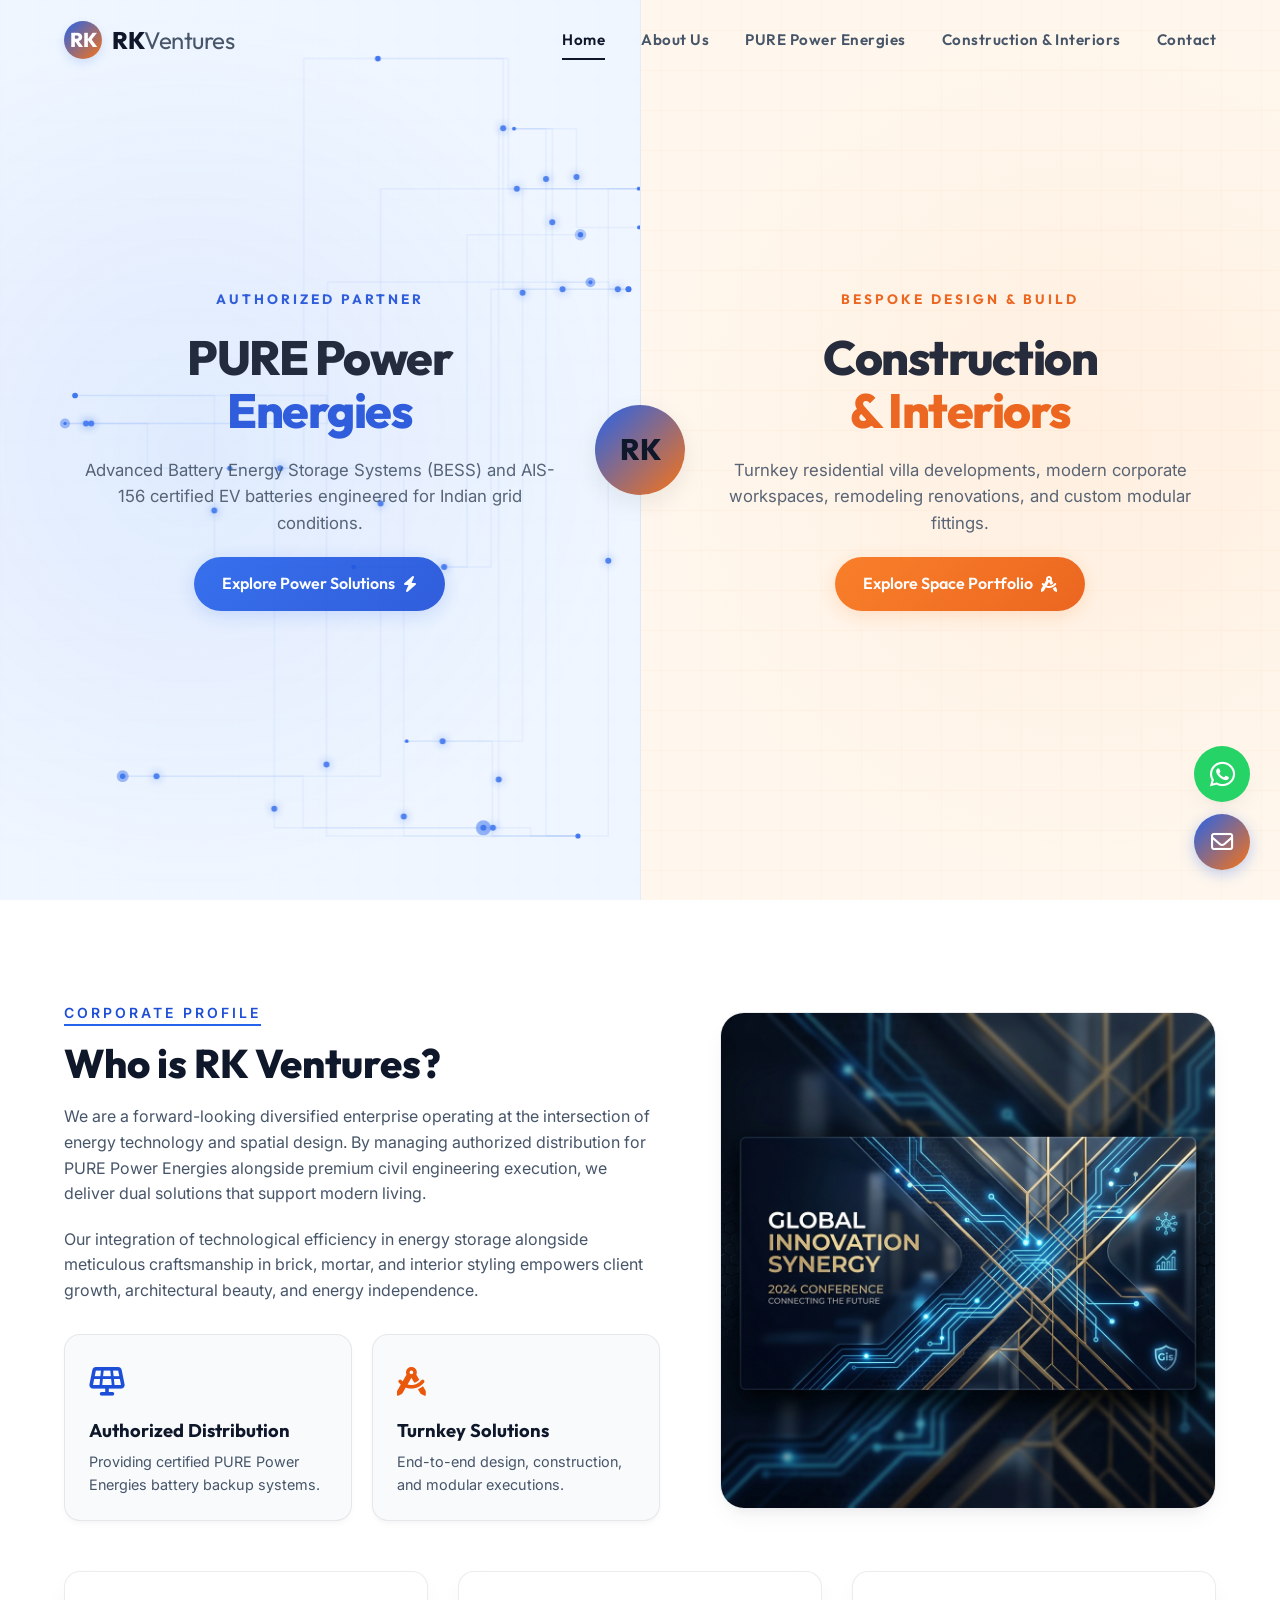
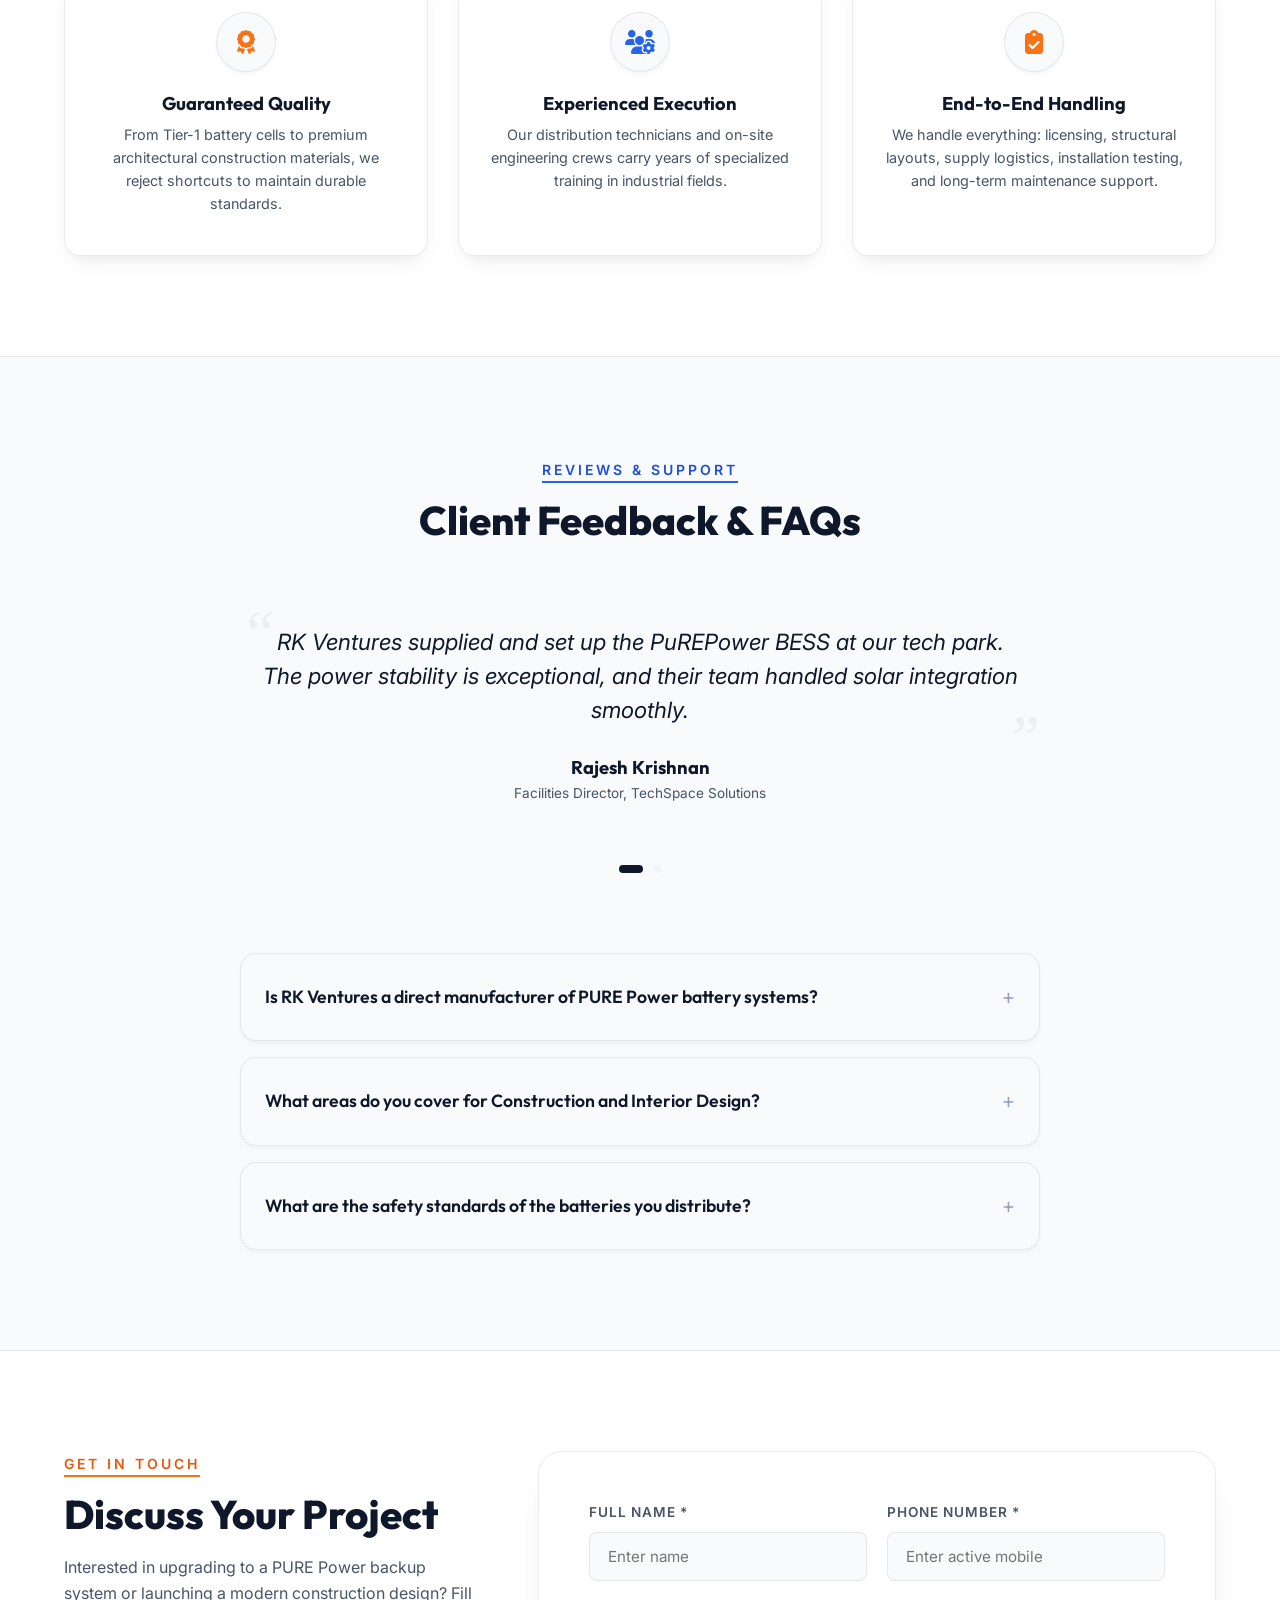
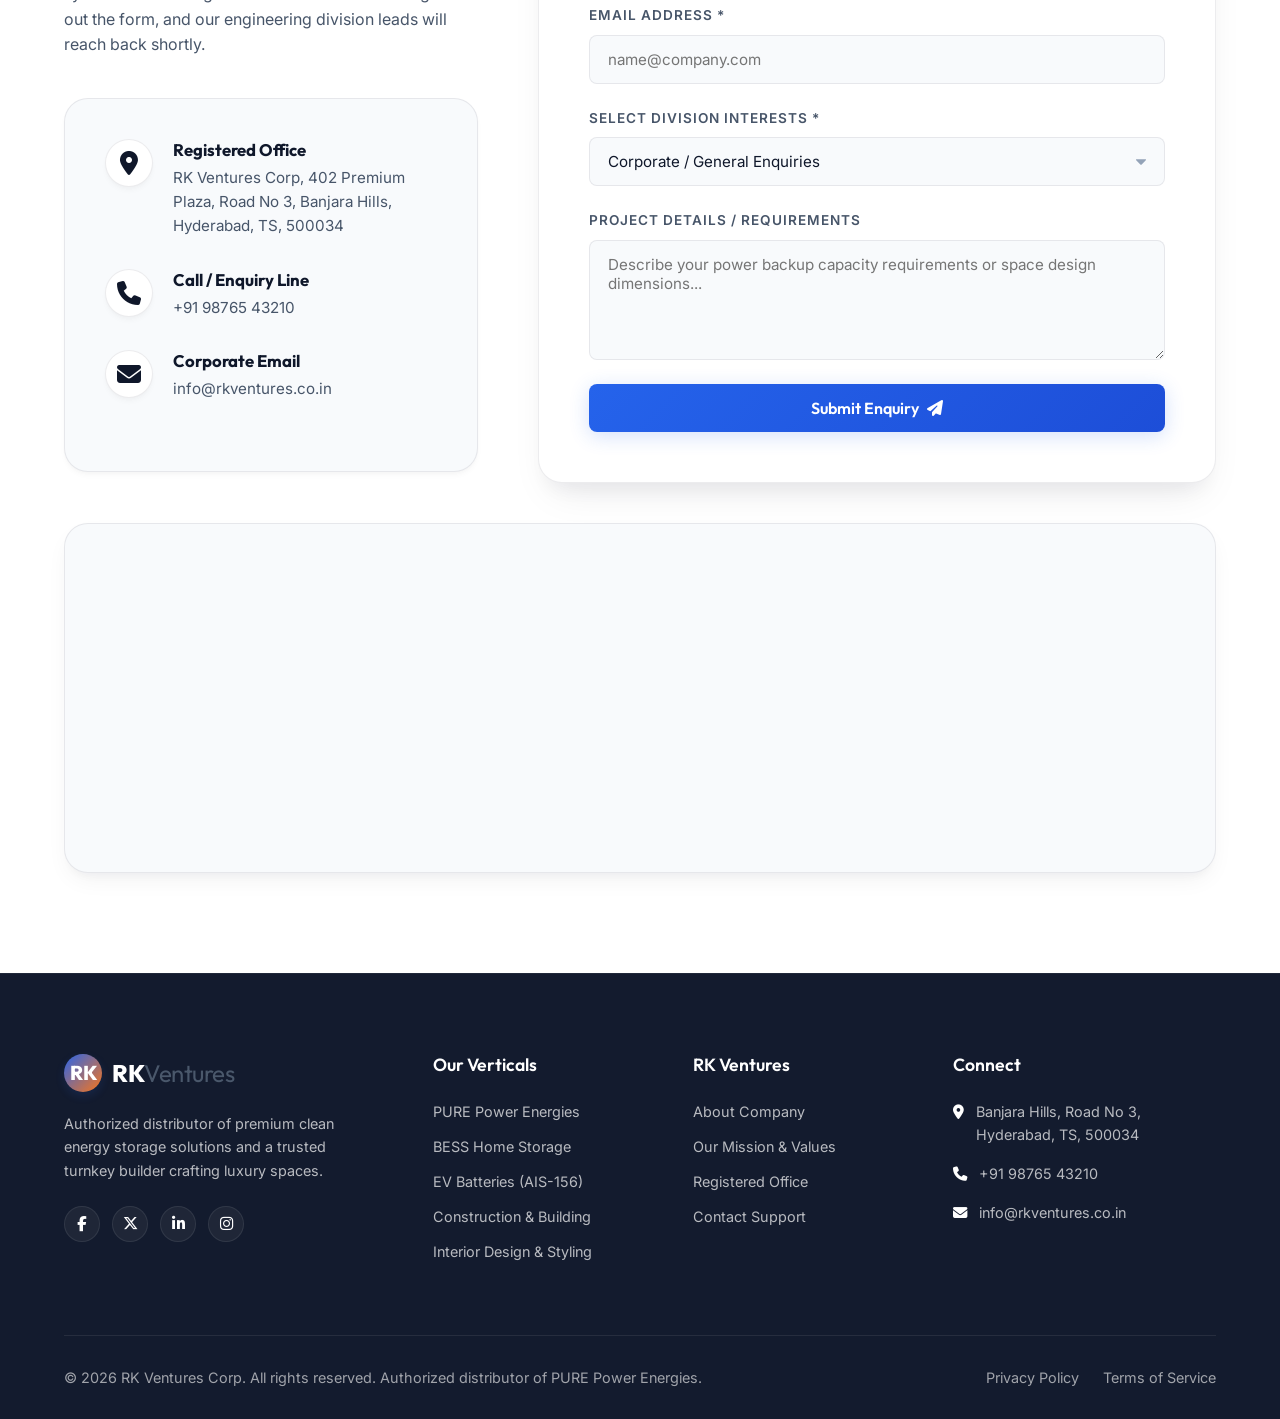
==== commit 568881e3: "Complete bright multi-page website with split-world hero and dedicated service portfolios" ====
--- a/index.html
+++ b/index.html
@@ -17,16 +17,16 @@
   <!-- Sticky Header & Navbar -->
   <header class="header">
     <div class="container navbar">
-      <a href="#home" class="logo-container">
+      <a href="index.html" class="logo-container">
         <div class="logo-icon">RK</div>
         <div class="logo-text">RK<span>Ventures</span></div>
       </a>
       <nav class="nav-menu">
-        <a href="#home" class="nav-link active">Home</a>
-        <a href="#about" class="nav-link">About Us</a>
-        <a href="#energy" class="nav-link nav-link-energy">PURE Power Energies</a>
-        <a href="#construction" class="nav-link nav-link-construction">Construction & Interiors</a>
-        <a href="#contact" class="nav-link">Contact</a>
+        <a href="index.html" class="nav-link active">Home</a>
+        <a href="about.html" class="nav-link">About Us</a>
+        <a href="energy.html" class="nav-link nav-link-energy">PURE Power Energies</a>
+        <a href="construction.html" class="nav-link nav-link-construction">Construction & Interiors</a>
+        <a href="contact.html" class="nav-link">Contact</a>
       </nav>
       <button class="hamburger">
         <span></span>
@@ -45,7 +45,7 @@
         <span class="hero-panel-tag hero-tag-energy">Authorized Partner</span>
         <h2 class="hero-panel-title">PURE Power<br><span class="energy-accent-text">Energies</span></h2>
         <p class="hero-panel-desc">Advanced Battery Energy Storage Systems (BESS) and AIS-156 certified EV batteries engineered for Indian grid conditions.</p>
-        <a href="#energy" class="btn btn-energy">Explore Power Solutions <i class="fa-solid fa-bolt"></i></a>
+        <a href="energy.html" class="btn btn-energy">Explore Power Solutions <i class="fa-solid fa-bolt"></i></a>
       </div>
     </div>
 
@@ -58,7 +58,7 @@
         <span class="hero-panel-tag hero-tag-construction">Bespoke Design & Build</span>
         <h2 class="hero-panel-title">Construction<br><span class="construction-accent-text">& Interiors</span></h2>
         <p class="hero-panel-desc">Turnkey residential villa developments, modern corporate workspaces, remodeling renovations, and custom modular fittings.</p>
-        <a href="#construction" class="btn btn-construction">Explore Space Portfolio <i class="fa-solid fa-drafting-compass"></i></a>
+        <a href="construction.html" class="btn btn-construction">Explore Space Portfolio <i class="fa-solid fa-drafting-compass"></i></a>
       </div>
     </div>
   </section>
@@ -111,317 +111,6 @@
       </div>
     </div>
   </section>
-
-  <!-- Section 3: PURE Power Energies (Teal Theme) -->
-  <section id="energy" class="section-padding" style="background-color: var(--bg-secondary); border-top: 1px solid var(--glass-border); border-bottom: 1px solid var(--glass-border);">
-    <div class="container">
-      <div class="section-header text-center reveal">
-        <span class="section-subtitle badge-energy">Authorized Solutions Provider</span>
-        <h2 class="section-title">Smart Battery & Clean Energy Storage</h2>
-        <p class="section-desc">RK Ventures distributes PURE Power Energies' market-leading technology—offering integrated home storage, smart battery backup, and certified EV battery systems.</p>
-      </div>
-
-      <!-- Product Catalogue -->
-      <div class="product-grid">
-        <!-- Product 1: PuREPower 3.0 -->
-        <div class="product-card reveal-left">
-          <div class="product-img-wrapper">
-            <span class="product-badge">Best Seller</span>
-            <img src="assets/pure_power_bess.png" alt="PuREPower 3.0" class="product-img">
-          </div>
-          <div class="product-info">
-            <h3 class="product-name">PuREPower 3.0</h3>
-            <p class="product-desc">Perfect residential solution for smart apartments and independent duplexes. Delivers silent backup and supports micro-solar setups.</p>
-            <div class="product-features-list">
-              <div class="product-feat-item"><i class="fa-solid fa-bolt-lightning"></i> <span>3.2 kWh</span> Capacity</div>
-              <div class="product-feat-item"><i class="fa-solid fa-plug"></i> <span>3.0 kVA</span> Output</div>
-              <div class="product-feat-item"><i class="fa-solid fa-arrows-spin"></i> <span>95%</span> Round-Trip</div>
-              <div class="product-feat-item"><i class="fa-solid fa-thermometer"></i> <span>PCM</span> Cooling</div>
-            </div>
-            
-            <table class="specs-table">
-              <tbody>
-                <tr><td>Chemistry</td><td>Lithium Iron Phosphate (LFP)</td></tr>
-                <tr><td>Nominal Voltage</td><td>51.2 V</td></tr>
-                <tr><td>Max Solar input</td><td>4.0 kWp</td></tr>
-                <tr><td>IP Rating</td><td>IP54 (Dust & Splash Proof)</td></tr>
-                <tr><td>Dimensions (mm)</td><td>900 x 600 x 280</td></tr>
-              </tbody>
-            </table>
-
-            <div class="product-action" style="margin-top: 20px;">
-              <span class="product-spec-btn">View Technical Specs <span>▼</span></span>
-              <a href="#contact" class="btn btn-energy" style="padding: 8px 20px; font-size: 0.85rem; border-radius: var(--border-radius-sm);">Enquire <i class="fa-solid fa-envelope"></i></a>
-            </div>
-          </div>
-        </div>
-
-        <!-- Product 2: PuREPower 5.0 -->
-        <div class="product-card reveal-right">
-          <div class="product-img-wrapper">
-            <span class="product-badge">Solar Ready</span>
-            <img src="assets/pure_power_bess.png" alt="PuREPower 5.0" class="product-img">
-          </div>
-          <div class="product-info">
-            <h3 class="product-name">PuREPower 5.0</h3>
-            <p class="product-desc">High capacity residential and light commercial system. Seamlessly runs heavy loads including air conditioners, water pumps, and office servers.</p>
-            <div class="product-features-list">
-              <div class="product-feat-item"><i class="fa-solid fa-bolt-lightning"></i> <span>5.1 kWh</span> Capacity</div>
-              <div class="product-feat-item"><i class="fa-solid fa-plug"></i> <span>5.0 kVA</span> Output</div>
-              <div class="product-feat-item"><i class="fa-solid fa-arrows-spin"></i> <span>96%</span> Round-Trip</div>
-              <div class="product-feat-item"><i class="fa-solid fa-thermometer"></i> <span>PCM</span> Cooling</div>
-            </div>
-
-            <table class="specs-table">
-              <tbody>
-                <tr><td>Chemistry</td><td>Lithium Iron Phosphate (LFP)</td></tr>
-                <tr><td>Nominal Voltage</td><td>51.2 V</td></tr>
-                <tr><td>Max Solar input</td><td>6.5 kWp</td></tr>
-                <tr><td>IP Rating</td><td>IP54 (Dust & Splash Proof)</td></tr>
-                <tr><td>Dimensions (mm)</td><td>1100 x 600 x 280</td></tr>
-              </tbody>
-            </table>
-
-            <div class="product-action" style="margin-top: 20px;">
-              <span class="product-spec-btn">View Technical Specs <span>▼</span></span>
-              <a href="#contact" class="btn btn-energy" style="padding: 8px 20px; font-size: 0.85rem; border-radius: var(--border-radius-sm);">Enquire <i class="fa-solid fa-envelope"></i></a>
-            </div>
-          </div>
-        </div>
-
-        <!-- Product 3: PuREPower 12.0 -->
-        <div class="product-card reveal-left">
-          <div class="product-img-wrapper">
-            <span class="product-badge">Commercial Grade</span>
-            <img src="assets/pure_power_bess.png" alt="PuREPower 12.0" class="product-img">
-          </div>
-          <div class="product-info">
-            <h3 class="product-name">PuREPower 12.0</h3>
-            <p class="product-desc">Designed for premium commercial showrooms, multi-story offices, and clinics. Supports parallel connection capability.</p>
-            <div class="product-features-list">
-              <div class="product-feat-item"><i class="fa-solid fa-bolt-lightning"></i> <span>12.4 kWh</span> Capacity</div>
-              <div class="product-feat-item"><i class="fa-solid fa-plug"></i> <span>10.0 kVA</span> Output</div>
-              <div class="product-feat-item"><i class="fa-solid fa-arrows-spin"></i> <span>96%</span> Round-Trip</div>
-              <div class="product-feat-item"><i class="fa-solid fa-thermometer"></i> <span>Active</span> HVAC</div>
-            </div>
-
-            <table class="specs-table">
-              <tbody>
-                <tr><td>Chemistry</td><td>Lithium Iron Phosphate (LFP)</td></tr>
-                <tr><td>Nominal Voltage</td><td>102.4 V</td></tr>
-                <tr><td>Max Solar input</td><td>15.0 kWp</td></tr>
-                <tr><td>IP Rating</td><td>IP54 / C5 (Outdoor Ready)</td></tr>
-                <tr><td>Dimensions (mm)</td><td>1500 x 700 x 380</td></tr>
-              </tbody>
-            </table>
-
-            <div class="product-action" style="margin-top: 20px;">
-              <span class="product-spec-btn">View Technical Specs <span>▼</span></span>
-              <a href="#contact" class="btn btn-energy" style="padding: 8px 20px; font-size: 0.85rem; border-radius: var(--border-radius-sm);">Enquire <i class="fa-solid fa-envelope"></i></a>
-            </div>
-          </div>
-        </div>
-
-        <!-- Product 4: PuREPower 20.0 -->
-        <div class="product-card reveal-right">
-          <div class="product-img-wrapper">
-            <span class="product-badge">Industrial Class</span>
-            <img src="assets/pure_power_bess.png" alt="PuREPower 20.0" class="product-img">
-          </div>
-          <div class="product-info">
-            <h3 class="product-name">PuREPower 20.0</h3>
-            <p class="product-desc">Industrial and smart-grid scale battery storage systems. Features custom high voltage stack architecture and climate-controlled enclosures.</p>
-            <div class="product-features-list">
-              <div class="product-feat-item"><i class="fa-solid fa-bolt-lightning"></i> <span>20.8 kWh</span> Capacity</div>
-              <div class="product-feat-item"><i class="fa-solid fa-plug"></i> <span>20.0 kVA</span> Output</div>
-              <div class="product-feat-item"><i class="fa-solid fa-arrows-spin"></i> <span>97%</span> Round-Trip</div>
-              <div class="product-feat-item"><i class="fa-solid fa-thermometer"></i> <span>Active</span> HVAC</div>
-            </div>
-
-            <table class="specs-table">
-              <tbody>
-                <tr><td>Chemistry</td><td>Lithium Iron Phosphate (LFP)</td></tr>
-                <tr><td>Nominal Voltage</td><td>204.8 V</td></tr>
-                <tr><td>Max Solar input</td><td>25.0 kWp</td></tr>
-                <tr><td>IP Rating</td><td>IP55 (Full Outdoor Containerized)</td></tr>
-                <tr><td>Dimensions (mm)</td><td>1800 x 800 x 480</td></tr>
-              </tbody>
-            </table>
-
-            <div class="product-action" style="margin-top: 20px;">
-              <span class="product-spec-btn">View Technical Specs <span>▼</span></span>
-              <a href="#contact" class="btn btn-energy" style="padding: 8px 20px; font-size: 0.85rem; border-radius: var(--border-radius-sm);">Enquire <i class="fa-solid fa-envelope"></i></a>
-            </div>
-          </div>
-        </div>
-      </div>
-
-      <!-- EV Batteries Tech Highlight -->
-      <div class="tech-highlight reveal" style="margin-top: 80px;">
-        <div class="tech-grid">
-          <div class="reveal-left">
-            <span class="section-subtitle badge-energy">Electric Vehicle Packs</span>
-            <h2 class="section-title">High Performance EV Batteries</h2>
-            <p style="color: var(--text-secondary);">We distribute advanced EV battery modules designed for Indian road conditions, featuring rapid charging capabilities and safety against mechanical impact.</p>
-            
-            <div class="tech-bullets">
-              <div class="tech-bullet-item">
-                <div class="tech-bullet-num">01</div>
-                <div>
-                  <h4 class="tech-bullet-title">AIS-156 Phase 2 Certified</h4>
-                  <p class="tech-bullet-text">Fully meets the stringent safety mandates defined by the Government of India, including thermal fuse links.</p>
-                </div>
-              </div>
-              <div class="tech-bullet-item">
-                <div class="tech-bullet-num">02</div>
-                <div>
-                  <h4 class="tech-bullet-title">Smart Active BMS</h4>
-                  <p class="tech-bullet-text">Constantly balances individual cells, optimizes thermal profiles, and transmits State-of-Charge (SOC) data.</p>
-                </div>
-              </div>
-            </div>
-          </div>
-          <div class="reveal-right text-center">
-            <img src="assets/ev_battery_pack.png" alt="Advanced EV Battery Pack" style="border-radius: var(--border-radius-md); border: 1px solid var(--glass-border); box-shadow: var(--shadow-lg); max-width: 90%; margin: 0 auto;">
-          </div>
-        </div>
-      </div>
-    </div>
-  </section>
-
-  <!-- Section 4: Construction & Interior Works (Amber Theme) -->
-  <section id="construction" class="section-padding">
-    <div class="container">
-      <div class="section-header text-center reveal">
-        <span class="section-subtitle badge-construction">Bespoke Design & Build</span>
-        <h2 class="section-title">Construction & Interior Works</h2>
-        <p class="section-desc">RK Ventures delivers turnkey civil construction, premium space planning, modular interior styling, and commercial fit-outs.</p>
-      </div>
-
-      <!-- Services Grid -->
-      <div class="services-grid">
-        <div class="service-card reveal delay-1">
-          <div class="service-icon"><i class="fa-solid fa-person-digging"></i></div>
-          <h3 class="service-title">Residential Construction</h3>
-          <p class="service-desc">Complete home construction from excavation and foundation laying to masonry, roofing, plastering, and custom flooring installations.</p>
-        </div>
-        <div class="service-card reveal delay-2">
-          <div class="service-icon"><i class="fa-solid fa-building-user"></i></div>
-          <h3 class="service-title">Commercial Offices</h3>
-          <p class="service-desc">Workspace design planning, partition installations, acoustic ceiling tiling, HVAC cabling layout, and custom executive conference desk spaces.</p>
-        </div>
-        <div class="service-card reveal delay-3">
-          <div class="service-icon"><i class="fa-solid fa-wand-magic-sparkles"></i></div>
-          <h3 class="service-title">Interior Styling</h3>
-          <p class="service-desc">Design themes from classical chic to modern minimalist. Includes lighting layouts, paint and wallpaper schemes, and premium tile selection.</p>
-        </div>
-      </div>
-
-      <!-- Filterable Project Gallery -->
-      <div style="margin-top: 80px;">
-        <div class="gallery-filter-wrapper reveal">
-          <button class="filter-btn active" data-filter="all">All Projects</button>
-          <button class="filter-btn" data-filter="residential">Residential Villas</button>
-          <button class="filter-btn" data-filter="commercial">Commercial Workspaces</button>
-          <button class="filter-btn" data-filter="interiors">Premium Interiors</button>
-        </div>
-
-        <div class="gallery-grid reveal">
-          <!-- Item 1: Residential -->
-          <div class="gallery-item" data-category="residential">
-            <img src="assets/luxury_villa.png" alt="Luxury Villa Exterior" class="gallery-item-img">
-            <div class="gallery-item-overlay">
-              <span class="gallery-item-cat">Residential Build</span>
-              <h4 class="gallery-item-title">Duplex Villa, Banjara Hills</h4>
-            </div>
-          </div>
-
-          <!-- Item 2: Commercial -->
-          <div class="gallery-item" data-category="commercial">
-            <img src="assets/commercial_office.png" alt="Corporate Office Workspace" class="gallery-item-img">
-            <div class="gallery-item-overlay">
-              <span class="gallery-item-cat">Commercial Fit-Out</span>
-              <h4 class="gallery-item-title">Fintech Headquarters, Gachibowli</h4>
-            </div>
-          </div>
-
-          <!-- Item 3: Interiors -->
-          <div class="gallery-item" data-category="interiors">
-            <img src="assets/modular_kitchen.png" alt="Minimalist Modular Kitchen" class="gallery-item-img">
-            <div class="gallery-item-overlay">
-              <span class="gallery-item-cat">Modular Interiors</span>
-              <h4 class="gallery-item-title">Marble Modular Kitchen, Jubilee Hills</h4>
-            </div>
-          </div>
-
-          <!-- Item 4: Residential Fallback -->
-          <div class="gallery-item" data-category="residential">
-            <img src="assets/luxury_villa.png" alt="Luxury Modern Villa Design" class="gallery-item-img" style="filter: hue-rotate(15deg);">
-            <div class="gallery-item-overlay">
-              <span class="gallery-item-cat">Residential Villa</span>
-              <h4 class="gallery-item-title">Avenue Duplex, Gachibowli</h4>
-            </div>
-          </div>
-
-          <!-- Item 5: Commercial Fallback -->
-          <div class="gallery-item" data-category="commercial">
-            <img src="assets/commercial_office.png" alt="Creative Agency Office" class="gallery-item-img" style="filter: hue-rotate(-15deg);">
-            <div class="gallery-item-overlay">
-              <span class="gallery-item-cat">Commercial Fit-Out</span>
-              <h4 class="gallery-item-title">Creative Hub Workspace, Madhapur</h4>
-            </div>
-          </div>
-
-          <!-- Item 6: Interiors Fallback -->
-          <div class="gallery-item" data-category="interiors">
-            <img src="assets/modular_kitchen.png" alt="Bespoke Wardrobe & Kitchen" class="gallery-item-img" style="filter: hue-rotate(30deg);">
-            <div class="gallery-item-overlay">
-              <span class="gallery-item-cat">Modular Interiors</span>
-              <h4 class="gallery-item-title">Bespoke Wardrobes, Madhapur</h4>
-            </div>
-          </div>
-        </div>
-      </div>
-
-      <!-- Turnkey Process Map -->
-      <div style="margin-top: 80px;">
-        <div class="section-header text-center reveal">
-          <span class="section-subtitle badge-construction">Execution Path</span>
-          <h2 class="section-title">Our Standard Working Process</h2>
-        </div>
-
-        <div class="process-timeline reveal">
-          <div class="timeline-step">
-            <div class="timeline-marker"></div>
-            <div class="timeline-step-card">
-              <div class="timeline-num">01</div>
-              <h4 class="timeline-title">Consult & Survey</h4>
-              <p class="timeline-text">We meet on-site to review land topography, capture precise dimensions, and document core styling expectations.</p>
-            </div>
-          </div>
-
-          <div class="timeline-step">
-            <div class="timeline-marker"></div>
-            <div class="timeline-step-card">
-              <div class="timeline-num">02</div>
-              <h4 class="timeline-title">3D Visualizations</h4>
-              <p class="timeline-text">Our architects construct detailed 3D models and layout floorplans so you see structural shapes before groundwork begins.</p>
-            </div>
-          </div>
-
-          <div class="timeline-step">
-            <div class="timeline-marker"></div>
-            <div class="timeline-step-card">
-              <div class="timeline-num">03</div>
-              <h4 class="timeline-title">Handover & Check</h4>
-              <p class="timeline-text">After full structural completion and cleaning, we conduct final inspections and hand over keys along with manuals.</p>
-            </div>
-          </div>
-        </div>
-      </div>
-    </div>
-  </section>
-
   <!-- Section 5: Combined Testimonials & FAQs -->
   <section class="section-padding" style="background-color: var(--bg-secondary); border-top: 1px solid var(--glass-border); border-bottom: 1px solid var(--glass-border);">
     <div class="container">
@@ -576,7 +265,7 @@
     <div class="container">
       <div class="footer-grid">
         <div>
-          <a href="#home" class="logo-container footer-logo">
+          <a href="index.html" class="logo-container footer-logo">
             <div class="logo-icon">RK</div>
             <div class="logo-text">RK<span>Ventures</span></div>
           </a>
@@ -592,21 +281,21 @@
         <div>
           <h4 class="footer-col-title">Our Verticals</h4>
           <ul class="footer-links-list">
-            <li><a href="#energy">PURE Power Energies</a></li>
-            <li><a href="#energy">BESS Home Storage</a></li>
-            <li><a href="#energy">EV Batteries (AIS-156)</a></li>
-            <li><a href="#construction">Construction & Building</a></li>
-            <li><a href="#construction">Interior Design & Styling</a></li>
+            <li><a href="energy.html">PURE Power Energies</a></li>
+            <li><a href="energy.html#bess-catalog">BESS Home Storage</a></li>
+            <li><a href="energy.html#ev-batteries">EV Batteries (AIS-156)</a></li>
+            <li><a href="construction.html">Construction & Building</a></li>
+            <li><a href="construction.html#services-detail">Interior Design & Styling</a></li>
           </ul>
         </div>
 
         <div>
           <h4 class="footer-col-title">RK Ventures</h4>
           <ul class="footer-links-list">
-            <li><a href="#about">About Company</a></li>
-            <li><a href="#about">Our Mission & Values</a></li>
-            <li><a href="#contact">Registered Office</a></li>
-            <li><a href="#contact">Contact Support</a></li>
+            <li><a href="about.html">About Company</a></li>
+            <li><a href="about.html#journey">Our Mission & Values</a></li>
+            <li><a href="contact.html">Registered Office</a></li>
+            <li><a href="contact.html#enquiry-section">Contact Support</a></li>
           </ul>
         </div>
 
--- a/css/style.css
+++ b/css/style.css
@@ -557,6 +557,124 @@
 }
 
 /* ==========================================
+   SUBPAGE HERO STYLES (BRIGHT THEME)
+   ========================================== */
+.hero-energy,
+.hero-construction,
+.hero-about,
+.hero-contact {
+  position: relative;
+  padding: 160px 0 100px 0;
+  overflow: hidden;
+}
+
+.hero-energy {
+  background: linear-gradient(135deg, rgba(37, 99, 235, 0.05) 0%, rgba(255, 255, 255, 1) 70%),
+              radial-gradient(circle at 10% 20%, rgba(37, 99, 235, 0.05) 0%, transparent 40%);
+  border-bottom: 1px solid rgba(37, 99, 235, 0.08);
+}
+
+.hero-construction {
+  background: linear-gradient(135deg, rgba(249, 115, 22, 0.05) 0%, rgba(255, 255, 255, 1) 70%),
+              radial-gradient(circle at 90% 10%, rgba(249, 115, 22, 0.05) 0%, transparent 40%);
+  border-bottom: 1px solid rgba(249, 115, 22, 0.08);
+}
+
+.hero-about {
+  background: linear-gradient(135deg, rgba(15, 23, 26, 0.03) 0%, rgba(255, 255, 255, 1) 70%),
+              radial-gradient(circle at 50% 10%, rgba(15, 23, 26, 0.03) 0%, transparent 50%);
+  border-bottom: 1px solid var(--glass-border);
+}
+
+.hero-contact {
+  background: linear-gradient(135deg, rgba(15, 23, 26, 0.03) 0%, rgba(255, 255, 255, 1) 70%),
+              radial-gradient(circle at 50% 10%, rgba(15, 23, 26, 0.03) 0%, transparent 50%);
+  border-bottom: 1px solid var(--glass-border);
+}
+
+.hero-energy::before,
+.hero-construction::before,
+.hero-about::before,
+.hero-contact::before {
+  content: '';
+  position: absolute;
+  top: 0;
+  left: 0;
+  right: 0;
+  bottom: 0;
+  opacity: 0.3;
+  pointer-events: none;
+  z-index: 1;
+}
+
+.hero-energy::before {
+  background-image: linear-gradient(rgba(37, 99, 235, 0.03) 1px, transparent 1px),
+                    linear-gradient(90deg, rgba(37, 99, 235, 0.03) 1px, transparent 1px);
+  background-size: 30px 30px;
+}
+
+.hero-construction::before {
+  background-image: linear-gradient(rgba(249, 115, 22, 0.03) 1px, transparent 1px),
+                    linear-gradient(90deg, rgba(249, 115, 22, 0.03) 1px, transparent 1px);
+  background-size: 30px 30px;
+}
+
+.hero-about::before,
+.hero-contact::before {
+  background-image: linear-gradient(rgba(71, 85, 105, 0.02) 1px, transparent 1px),
+                    linear-gradient(90deg, rgba(71, 85, 105, 0.02) 1px, transparent 1px);
+  background-size: 30px 30px;
+}
+
+.hero-corp-content {
+  position: relative;
+  z-index: 2;
+  max-width: 800px;
+}
+
+.hero-corp-title {
+  font-family: 'Outfit', sans-serif;
+  font-size: 3.5rem;
+  font-weight: 800;
+  line-height: 1.15;
+  letter-spacing: -1.5px;
+  color: var(--text-primary);
+  margin-top: 15px;
+  margin-bottom: 20px;
+}
+
+.hero-corp-desc {
+  font-size: 1.15rem;
+  color: var(--text-secondary);
+  max-width: 650px;
+  margin-bottom: 35px;
+  line-height: 1.6;
+}
+
+.hero-corp-actions {
+  display: flex;
+  gap: 15px;
+  flex-wrap: wrap;
+}
+
+@media (max-width: 768px) {
+  .hero-energy,
+  .hero-construction,
+  .hero-about,
+  .hero-contact {
+    padding: 130px 0 70px 0;
+  }
+  
+  .hero-corp-title {
+    font-size: 2.6rem;
+  }
+  
+  .hero-corp-desc {
+    font-size: 1.05rem;
+  }
+}
+
+/* ==========================================
    ABOUT US SECTION
    ========================================== */
 .about-grid {
